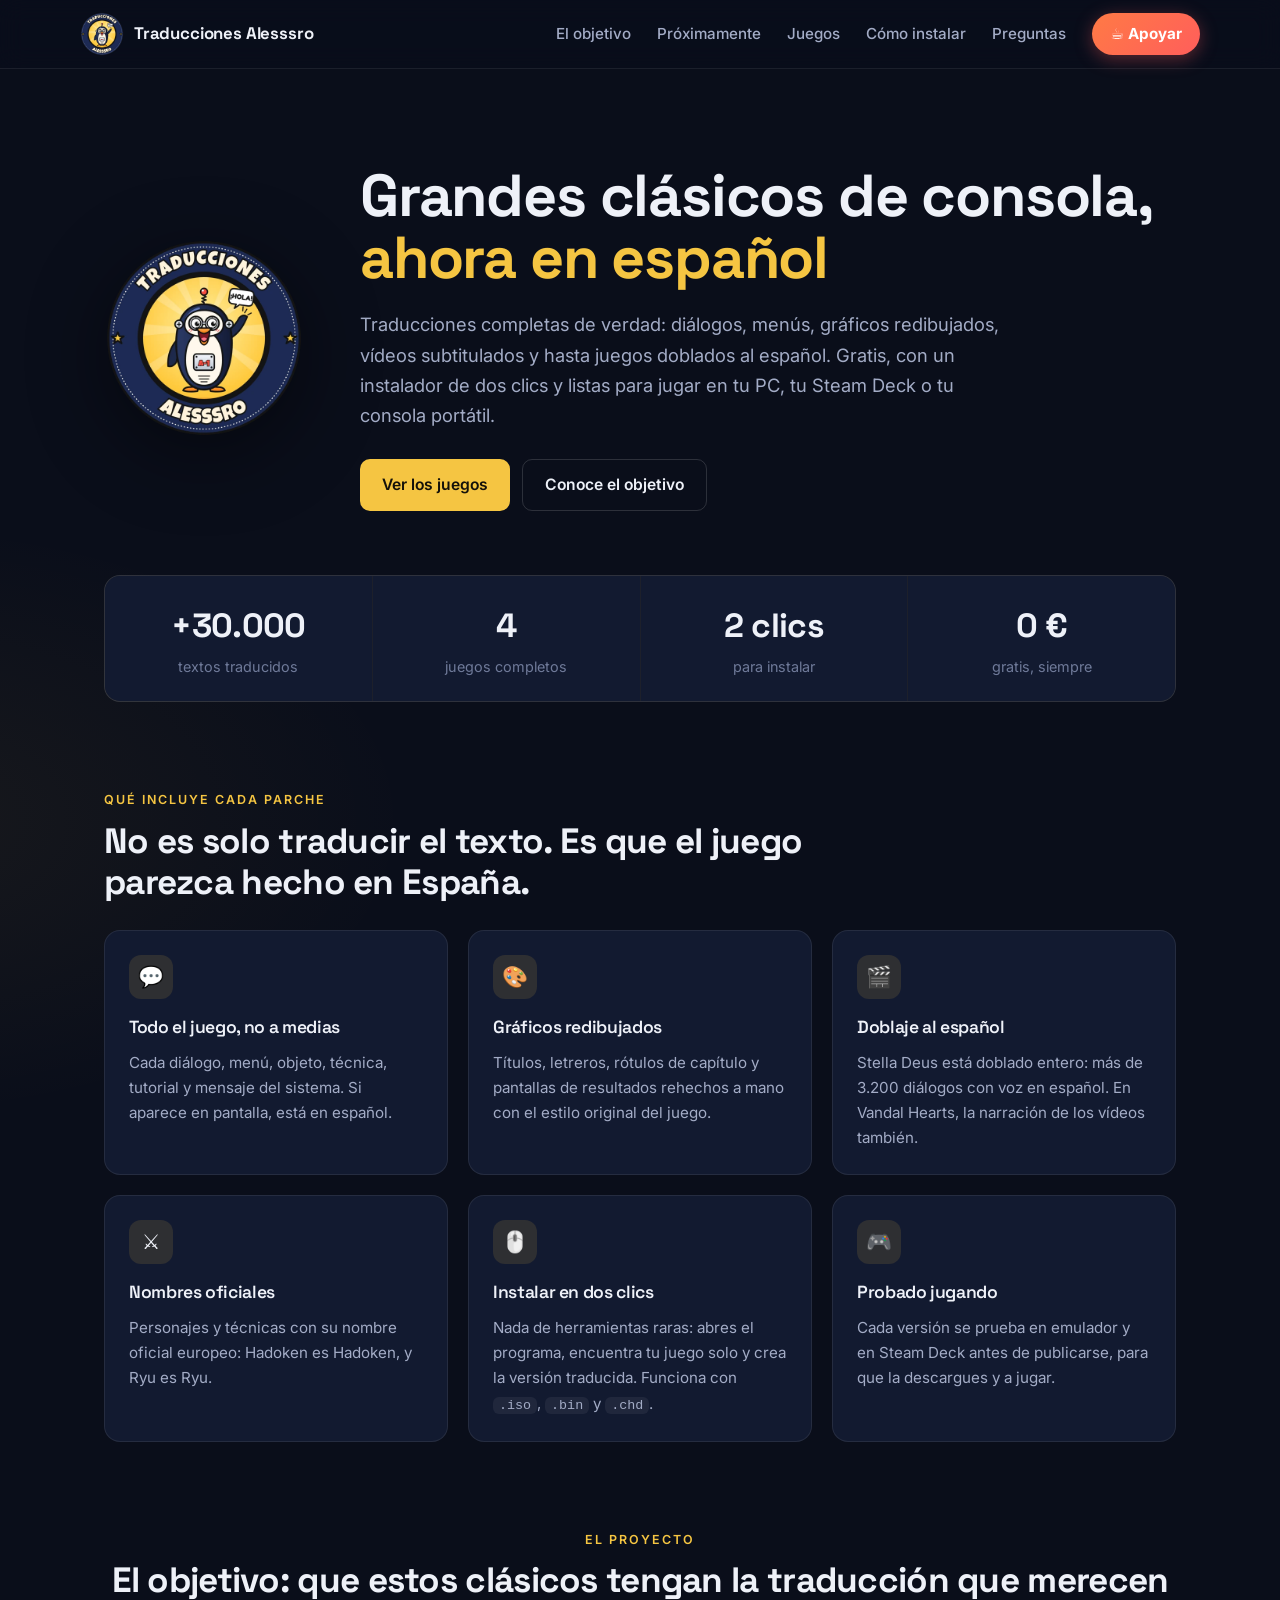
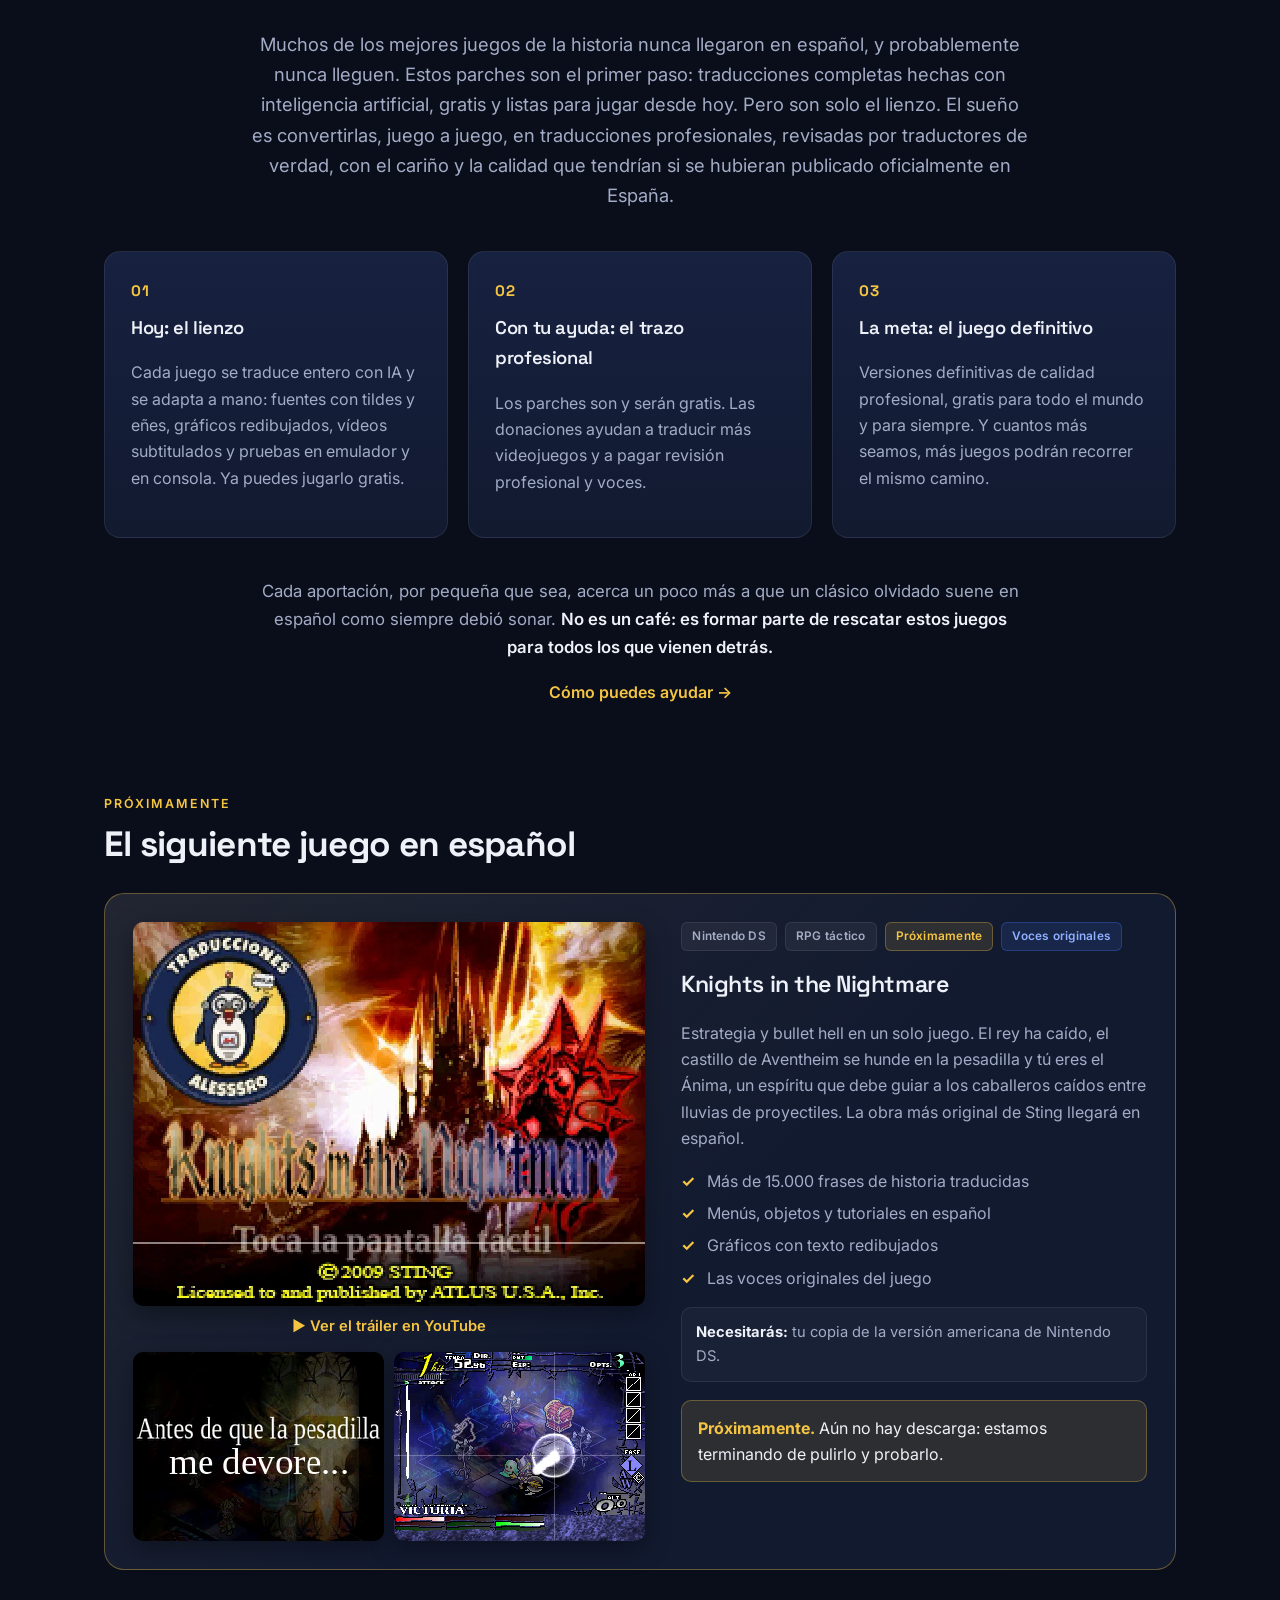
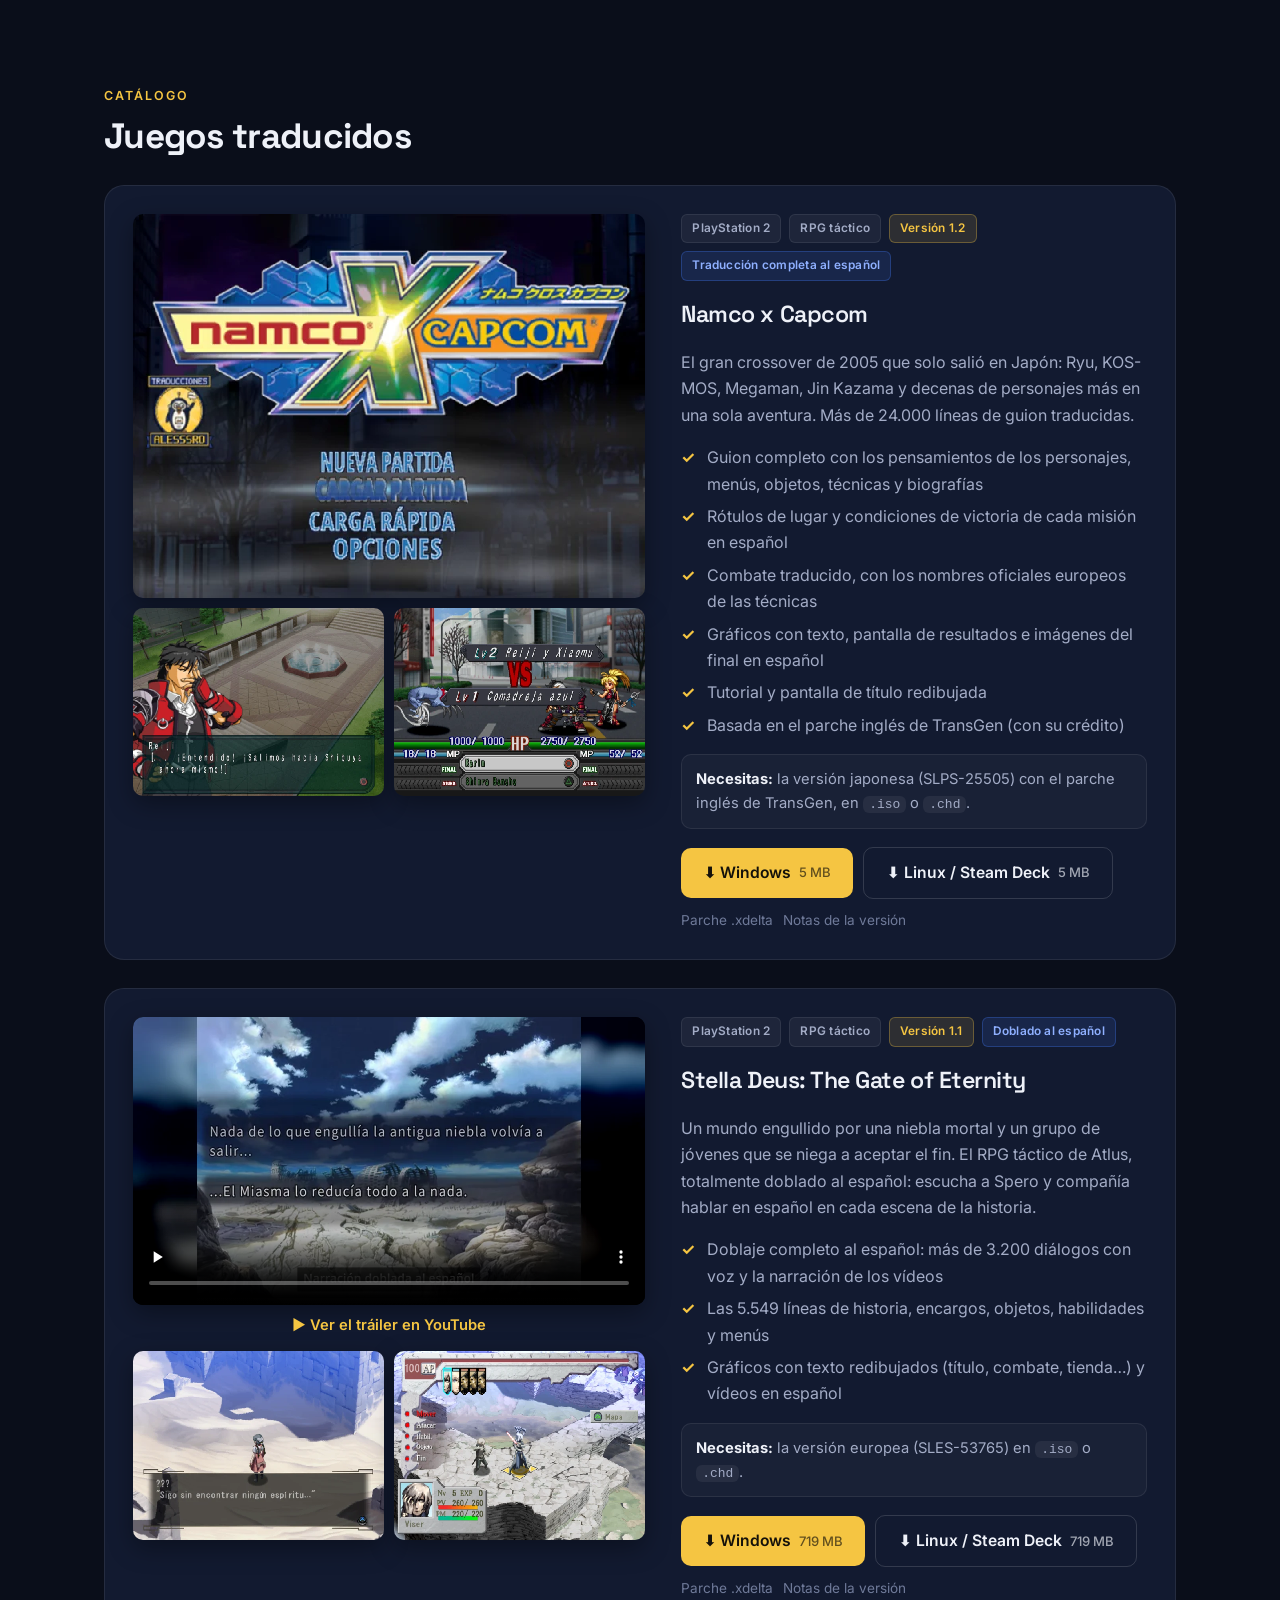
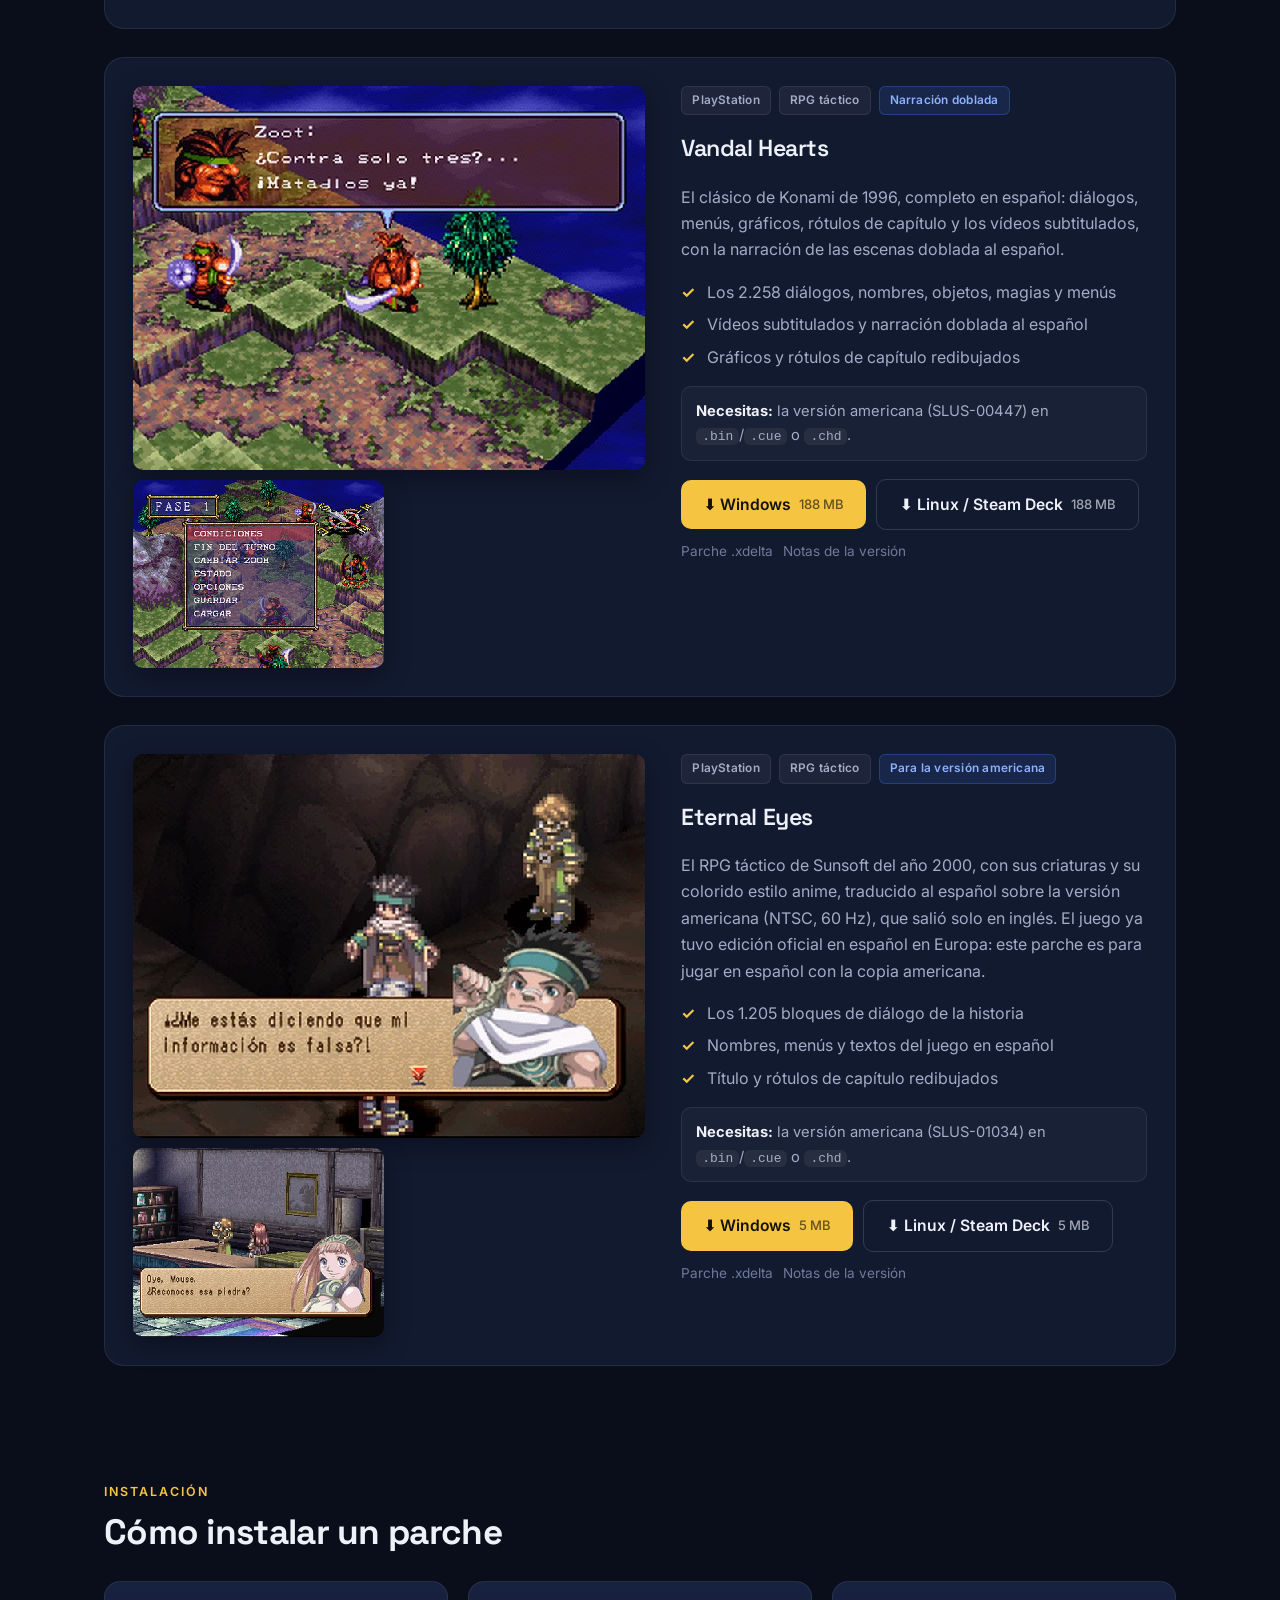
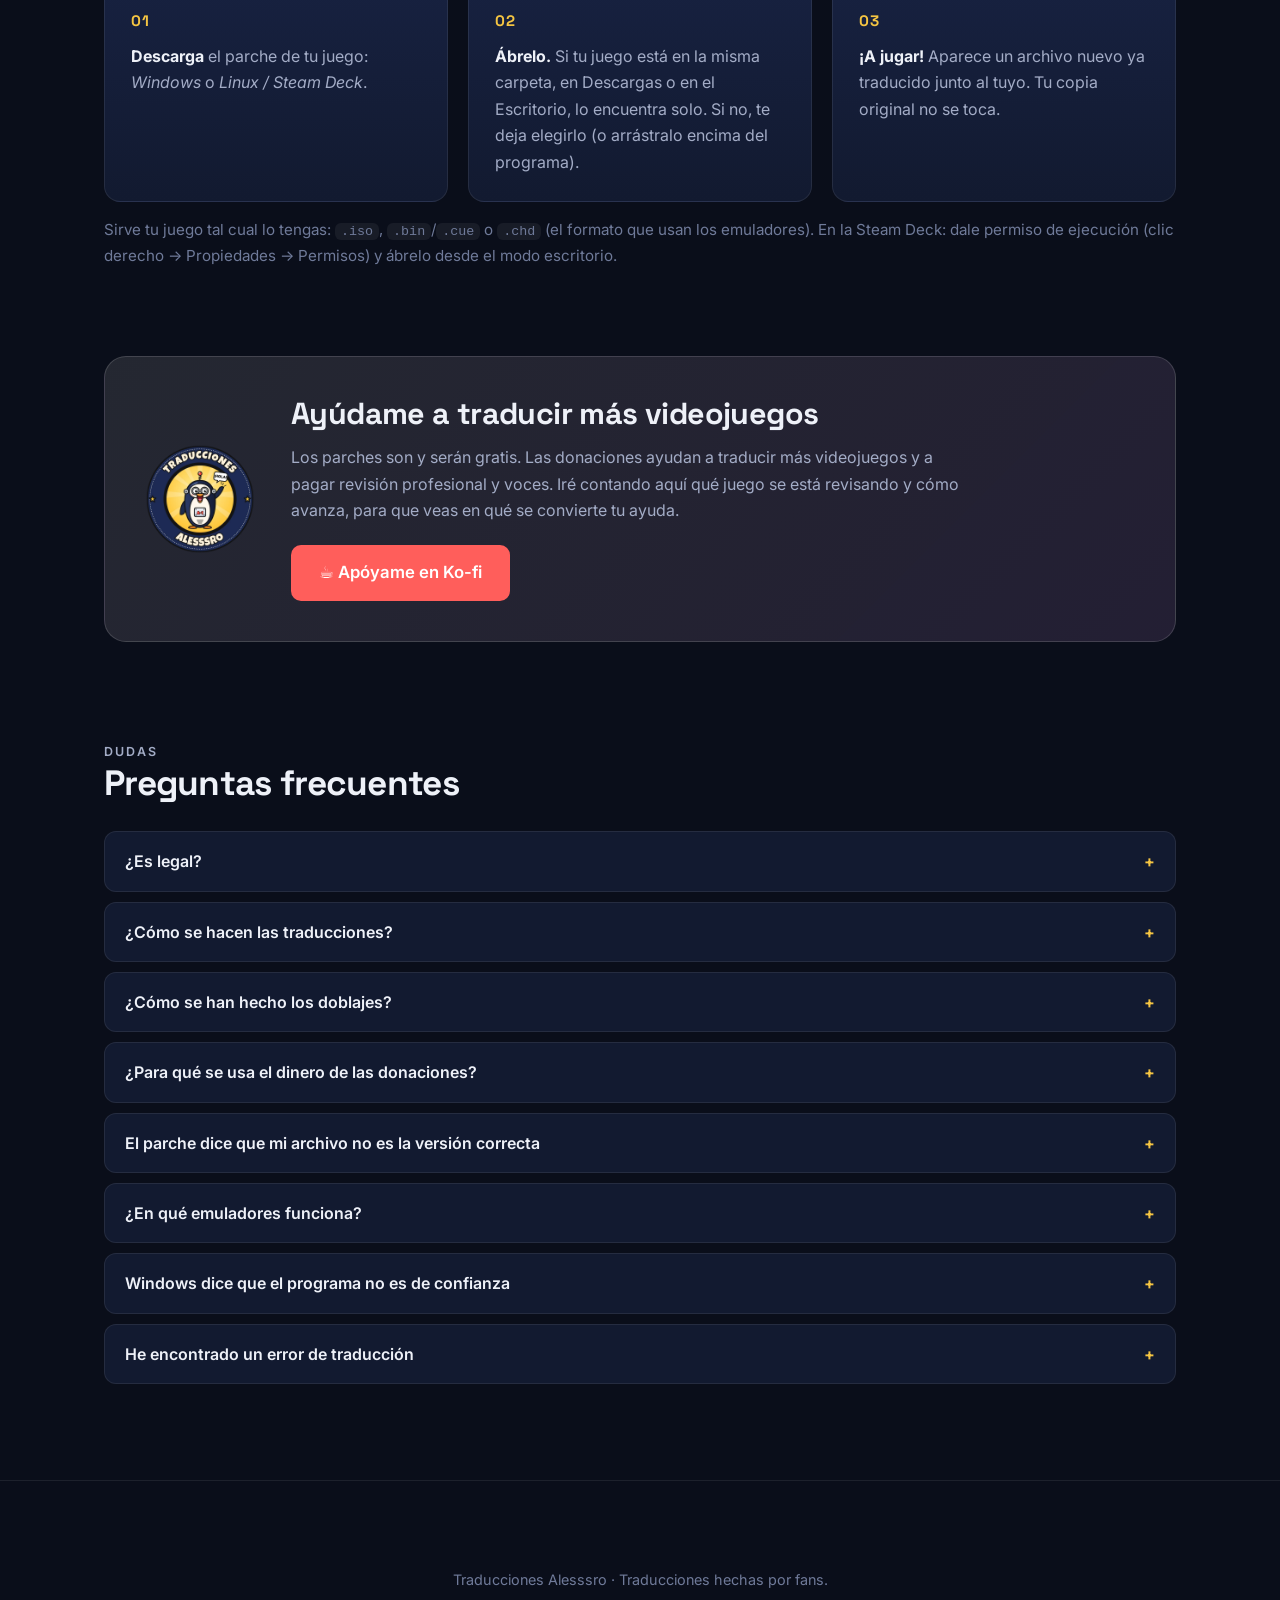
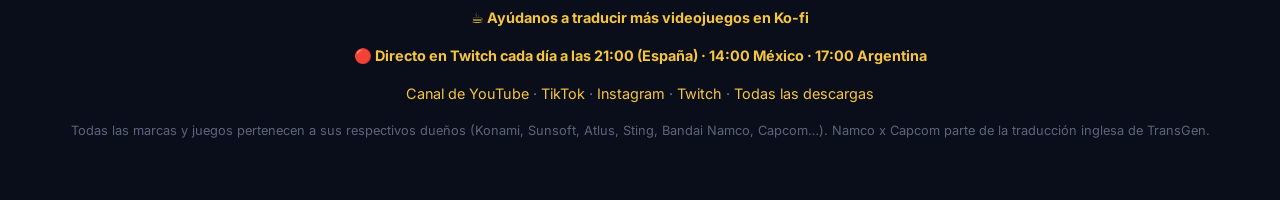
==== index.html @ c04baa6d "Añadir canal de Twitch y horario de directos Co-Authored-By: Claude Opus 5.5 <noreply@anthropic.com>" ====
<!doctype html>
<html lang="es">
<head>
<meta charset="utf-8">
<meta name="viewport" content="width=device-width, initial-scale=1">
<title>Traducciones Alesssro · Clásicos de consola en español</title>
<meta name="description" content="Traducciones al español de videojuegos clásicos de consola: Vandal Hearts, Eternal Eyes, Stella Deus y Namco x Capcom. Parches gratuitos y fáciles de instalar.">
<meta property="og:title" content="Traducciones Alesssro · Clásicos en español">
<meta property="og:description" content="Parches gratuitos para jugar en español a Vandal Hearts, Eternal Eyes, Stella Deus y Namco x Capcom.">
<meta property="og:image" content="img/namco_titulo.webp">
<meta property="og:type" content="website">
<meta name="theme-color" content="#14204a">
<link rel="icon" href="img/favicon.png">
<link rel="preconnect" href="https://fonts.googleapis.com">
<link rel="preconnect" href="https://fonts.gstatic.com" crossorigin>
<link rel="stylesheet" href="https://fonts.googleapis.com/css2?family=Inter:wght@400;500;600;700&family=Space+Grotesk:wght@500;600;700&display=swap">
<link rel="stylesheet" href="estilo.css">
</head>
<body>

<header class="cabecera">
  <a class="marca" href="#inicio"><img src="img/sello.webp" alt="" width="44" height="44"> Traducciones Alesssro</a>
  <nav>
    <a href="#proyecto">El objetivo</a>
    <a href="#proximamente">Próximamente</a>
    <a href="#juegos">Juegos</a>
    <a href="#instalar">Cómo instalar</a>
    <a href="#preguntas">Preguntas</a>
    <a class="nav-apoyar" href="#apoyar">☕ Apoyar</a>
  </nav>
</header>

<main>

<section id="inicio" class="portada">
  <img class="sello-grande" src="img/sello.webp" alt="Sello de Traducciones Alesssro" width="220" height="220">
  <div>
    <h1>Grandes clásicos de consola,<br><span>ahora en español</span></h1>
    <p class="entradilla">Traducciones completas de verdad: diálogos, menús, gráficos redibujados, vídeos subtitulados y hasta juegos doblados al español. Gratis, con un instalador de dos clics y listas para jugar en tu PC, tu Steam Deck o tu consola portátil.</p>
    <div class="acciones">
      <a class="boton" href="#juegos">Ver los juegos</a>
      <a class="boton secundario" href="#proyecto">Conoce el objetivo</a>
    </div>
  </div>
</section>

<section class="cifras" aria-label="El proyecto en cifras">
  <div><b>+30.000</b><span>textos traducidos</span></div>
  <div><b>4</b><span>juegos completos</span></div>
  <div><b>2 clics</b><span>para instalar</span></div>
  <div><b>0 €</b><span>gratis, siempre</span></div>
</section>

<section id="diferencia" class="diferencia">
  <p class="rotulo">Qué incluye cada parche</p>
  <h2>No es solo traducir el texto. Es que el juego parezca hecho en España.</h2>
  <div class="ventajas">
    <div><span class="ico">💬</span><h3>Todo el juego, no a medias</h3><p>Cada diálogo, menú, objeto, técnica, tutorial y mensaje del sistema. Si aparece en pantalla, está en español.</p></div>
    <div><span class="ico">🎨</span><h3>Gráficos redibujados</h3><p>Títulos, letreros, rótulos de capítulo y pantallas de resultados rehechos a mano con el estilo original del juego.</p></div>
    <div><span class="ico">🎬</span><h3>Doblaje al español</h3><p>Stella Deus está doblado entero: más de 3.200 diálogos con voz en español. En Vandal Hearts, la narración de los vídeos también.</p></div>
    <div><span class="ico">⚔️</span><h3>Nombres oficiales</h3><p>Personajes y técnicas con su nombre oficial europeo: Hadoken es Hadoken, y Ryu es Ryu.</p></div>
    <div><span class="ico">🖱️</span><h3>Instalar en dos clics</h3><p>Nada de herramientas raras: abres el programa, encuentra tu juego solo y crea la versión traducida. Funciona con <code>.iso</code>, <code>.bin</code> y <code>.chd</code>.</p></div>
    <div><span class="ico">🎮</span><h3>Probado jugando</h3><p>Cada versión se prueba en emulador y en Steam Deck antes de publicarse, para que la descargues y a jugar.</p></div>
  </div>
</section>


<section id="proyecto" class="pasos proyecto">
  <p class="rotulo">El proyecto</p>
  <h2>El objetivo: que estos clásicos tengan la traducción que merecen</h2>
  <p class="entradilla">Muchos de los mejores juegos de la historia nunca llegaron en español, y probablemente nunca lleguen. Estos parches son el primer paso: traducciones completas hechas con inteligencia artificial, gratis y listas para jugar desde hoy. Pero son solo el lienzo. El sueño es convertirlas, juego a juego, en traducciones profesionales, revisadas por traductores de verdad, con el cariño y la calidad que tendrían si se hubieran publicado oficialmente en España.</p>
  <ol>
    <li><h3>Hoy: el lienzo</h3><p>Cada juego se traduce entero con IA y se adapta a mano: fuentes con tildes y eñes, gráficos redibujados, vídeos subtitulados y pruebas en emulador y en consola. Ya puedes jugarlo gratis.</p></li>
    <li><h3>Con tu ayuda: el trazo profesional</h3><p>Los parches son y serán gratis. Las donaciones ayudan a traducir más videojuegos y a pagar revisión profesional y voces.</p></li>
    <li><h3>La meta: el juego definitivo</h3><p>Versiones definitivas de calidad profesional, gratis para todo el mundo y para siempre. Y cuantos más seamos, más juegos podrán recorrer el mismo camino.</p></li>
  </ol>
  <p class="cierre">Cada aportación, por pequeña que sea, acerca un poco más a que un clásico olvidado suene en español como siempre debió sonar. <b>No es un café: es formar parte de rescatar estos juegos para todos los que vienen detrás.</b></p>
  <p class="enlace-centro"><a href="#apoyar">Cómo puedes ayudar →</a></p>
</section>

<section id="proximamente">
  <p class="rotulo">Próximamente</p>
  <h2>El siguiente juego en español</h2>

  <article class="juego juego-proximo" id="knights-in-the-nightmare">
    <div class="galeria">
      <img src="img/knights_titulo.webp" alt="Pantalla de título de Knights in the Nightmare con el sello de Traducciones Alesssro" loading="lazy" width="768" height="576">
      <p class="ver-yt"><a href="https://youtu.be/IMNv08HdfkM" target="_blank" rel="noopener">▶ Ver el tráiler en YouTube</a></p>
      <img src="img/knights_1.webp" alt="Escena de la introducción de Knights in the Nightmare en español" loading="lazy" width="768" height="576">
      <img src="img/knights_2.webp" alt="Combate de Knights in the Nightmare" loading="lazy" width="768" height="576">
    </div>
    <div class="ficha">
      <p class="etiquetas"><span>Nintendo DS</span><span>RPG táctico</span><span class="nuevo">Próximamente</span><span class="destacado">Voces originales</span></p>
      <h3>Knights in the Nightmare</h3>
      <p>Estrategia y bullet hell en un solo juego. El rey ha caído, el castillo de Aventheim se hunde en la pesadilla y tú eres el Ánima, un espíritu que debe guiar a los caballeros caídos entre lluvias de proyectiles. La obra más original de Sting llegará en español.</p>
      <ul class="incluye">
        <li>Más de 15.000 frases de historia traducidas</li>
        <li>Menús, objetos y tutoriales en español</li>
        <li>Gráficos con texto redibujados</li>
        <li>Las voces originales del juego</li>
      </ul>
      <p class="necesitas"><b>Necesitarás:</b> tu copia de la versión americana de Nintendo DS.</p>
      <p class="aviso-proximo"><b>Próximamente.</b> Aún no hay descarga: estamos terminando de pulirlo y probarlo.</p>
    </div>
  </article>
</section>

<section id="juegos">
  <p class="rotulo">Catálogo</p>
  <h2>Juegos traducidos</h2>

  <article class="juego" id="namco-x-capcom">
    <div class="galeria">
      <img src="img/namco_titulo.webp" alt="Pantalla de título de Namco x Capcom en español" loading="lazy" width="640" height="480">
      <img src="img/namco_1.webp" alt="Diálogo de Namco x Capcom en español" loading="lazy" width="640" height="480">
      <img src="img/namco_2.webp" alt="Combate de Namco x Capcom en español" loading="lazy" width="640" height="480">
    </div>
    <div class="ficha">
      <p class="etiquetas"><span>PlayStation 2</span><span>RPG táctico</span><span class="nuevo">Versión 1.2</span><span class="destacado">Traducción completa al español</span></p>
      <h3>Namco x Capcom</h3>
      <p>El gran crossover de 2005 que solo salió en Japón: Ryu, KOS-MOS, Megaman, Jin Kazama y decenas de personajes más en una sola aventura. Más de 24.000 líneas de guion traducidas.</p>
      <ul class="incluye">
        <li>Guion completo con los pensamientos de los personajes, menús, objetos, técnicas y biografías</li>
        <li>Rótulos de lugar y condiciones de victoria de cada misión en español</li>
        <li>Combate traducido, con los nombres oficiales europeos de las técnicas</li>
        <li>Gráficos con texto, pantalla de resultados e imágenes del final en español</li>
        <li>Tutorial y pantalla de título redibujada</li>
        <li>Basada en el parche inglés de TransGen (con su crédito)</li>
      </ul>
      <p class="necesitas"><b>Necesitas:</b> la versión japonesa (SLPS-25505) con el parche inglés de TransGen, en <code>.iso</code> o <code>.chd</code>.</p>
          <div class="descargas" data-juego="namco-x-capcom" data-tam="5 MB"></div>
    </div>
  </article>

  <article class="juego" id="stella-deus">
    <div class="galeria">
      <video class="trailer" controls preload="none" poster="img/stella_trailer.webp" width="1280" height="720">
        <source src="video/stella_deus_trailer.mp4" type="video/mp4">
      </video>
      <p class="ver-yt"><a href="https://www.youtube.com/watch?v=MWeed7HqG4w" target="_blank" rel="noopener">▶ Ver el tráiler en YouTube</a></p>
      <img src="img/stella_2.webp" alt="Diálogo de Stella Deus doblado al español" loading="lazy" width="640" height="480">
      <img src="img/stella_3.webp" alt="Combate de Stella Deus en español" loading="lazy" width="640" height="480">
    </div>
    <div class="ficha">
      <p class="etiquetas"><span>PlayStation 2</span><span>RPG táctico</span><span class="nuevo">Versión 1.1</span><span class="destacado">Doblado al español</span></p>
      <h3>Stella Deus: The Gate of Eternity</h3>
      <p>Un mundo engullido por una niebla mortal y un grupo de jóvenes que se niega a aceptar el fin. El RPG táctico de Atlus, totalmente doblado al español: escucha a Spero y compañía hablar en español en cada escena de la historia.</p>
      <ul class="incluye">
        <li>Doblaje completo al español: más de 3.200 diálogos con voz y la narración de los vídeos</li>
        <li>Las 5.549 líneas de historia, encargos, objetos, habilidades y menús</li>
        <li>Gráficos con texto redibujados (título, combate, tienda…) y vídeos en español</li>
      </ul>
      <p class="necesitas"><b>Necesitas:</b> la versión europea (SLES-53765) en <code>.iso</code> o <code>.chd</code>.</p>
      <div class="descargas" data-juego="stella-deus" data-tam="719 MB"></div>
    </div>
  </article>

  <article class="juego" id="vandal-hearts">
    <div class="galeria">
      <img src="img/vandal_1.webp" alt="Diálogo de Vandal Hearts en español" loading="lazy" width="640" height="480">
      <img src="img/vandal_2.webp" alt="Menú de combate de Vandal Hearts en español" loading="lazy" width="640" height="480">
    </div>
    <div class="ficha">
      <p class="etiquetas"><span>PlayStation</span><span>RPG táctico</span><span class="destacado">Narración doblada</span></p>
      <h3>Vandal Hearts</h3>
      <p>El clásico de Konami de 1996, completo en español: diálogos, menús, gráficos, rótulos de capítulo y los vídeos subtitulados, con la narración de las escenas doblada al español.</p>
      <ul class="incluye">
        <li>Los 2.258 diálogos, nombres, objetos, magias y menús</li>
        <li>Vídeos subtitulados y narración doblada al español</li>
        <li>Gráficos y rótulos de capítulo redibujados</li>
      </ul>
      <p class="necesitas"><b>Necesitas:</b> la versión americana (SLUS-00447) en <code>.bin</code>/<code>.cue</code> o <code>.chd</code>.</p>
      <div class="descargas" data-juego="vandal-hearts" data-tam="188 MB"></div>
    </div>
  </article>

  <article class="juego" id="eternal-eyes">
    <div class="galeria">
      <img src="img/eternal_1.webp" alt="Diálogo de Eternal Eyes en español" loading="lazy" width="640" height="480">
      <img src="img/eternal_2.webp" alt="Escena de Eternal Eyes en español" loading="lazy" width="640" height="480">
    </div>
    <div class="ficha">
      <p class="etiquetas"><span>PlayStation</span><span>RPG táctico</span><span class="destacado">Para la versión americana</span></p>
      <h3>Eternal Eyes</h3>
      <p>El RPG táctico de Sunsoft del año 2000, con sus criaturas y su colorido estilo anime, traducido al español sobre la versión americana (NTSC, 60 Hz), que salió solo en inglés. El juego ya tuvo edición oficial en español en Europa: este parche es para jugar en español con la copia americana.</p>
      <ul class="incluye">
        <li>Los 1.205 bloques de diálogo de la historia</li>
        <li>Nombres, menús y textos del juego en español</li>
        <li>Título y rótulos de capítulo redibujados</li>
      </ul>
      <p class="necesitas"><b>Necesitas:</b> la versión americana (SLUS-01034) en <code>.bin</code>/<code>.cue</code> o <code>.chd</code>.</p>
      <div class="descargas" data-juego="eternal-eyes" data-tam="5 MB"></div>
    </div>
  </article>
</section>

<section id="instalar" class="pasos">
  <p class="rotulo">Instalación</p>
  <h2>Cómo instalar un parche</h2>
  <ol>
    <li><b>Descarga</b> el parche de tu juego: <em>Windows</em> o <em>Linux / Steam Deck</em>.</li>
    <li><b>Ábrelo.</b> Si tu juego está en la misma carpeta, en Descargas o en el Escritorio, lo encuentra solo. Si no, te deja elegirlo (o arrástralo encima del programa).</li>
    <li><b>¡A jugar!</b> Aparece un archivo nuevo ya traducido junto al tuyo. Tu copia original no se toca.</li>
  </ol>
  <p class="nota">Sirve tu juego tal cual lo tengas: <code>.iso</code>, <code>.bin</code>/<code>.cue</code> o <code>.chd</code> (el formato que usan los emuladores). En la Steam Deck: dale permiso de ejecución (clic derecho → Propiedades → Permisos) y ábrelo desde el modo escritorio.</p>
</section>

<section id="apoyar" class="apoyar">
  <img src="img/sello.webp" alt="" width="120" height="120">
  <div>
    <h2>Ayúdame a traducir más videojuegos</h2>
    <p>Los parches son y serán gratis. Las donaciones ayudan a traducir más videojuegos y a pagar revisión profesional y voces. Iré contando aquí qué juego se está revisando y cómo avanza, para que veas en qué se convierte tu ayuda.</p>
    <a class="boton-kofi grande" data-kofi href="#apoyar">☕ Apóyame en Ko-fi</a>
  </div>
</section>

<section id="preguntas" class="preguntas">
  <p class="rotulo">Dudas</p>
  <h2>Preguntas frecuentes</h2>
  <details><summary>¿Es legal?</summary><p>Aquí solo se distribuyen <b>parches</b>: programas que modifican tu propia copia del juego. No se ofrece ningún juego ni archivo con contenido de las compañías. Necesitas tener tu copia.</p></details>
  <details><summary>¿Cómo se hacen las traducciones?</summary><p>Son traducciones <b>hechas con inteligencia artificial</b>: un modelo de IA prepara el borrador y otro lo revisa y corrige línea a línea, con un glosario y unas normas de estilo para que suene natural y respete a cada personaje. Lo demás se hace a medida para cada juego: fuentes con tildes y eñes, gráficos redibujados, vídeos subtitulados, reinserción del texto y pruebas en emulador y en consola portátil.</p></details>
  <details><summary>¿Cómo se han hecho los doblajes?</summary><p>Las voces en español de Stella Deus y Vandal Hearts están generadas con inteligencia artificial: cada personaje tiene una voz diseñada para él (no se copia la voz de ningún actor real). Después se mezclan con la música y los efectos originales, con la voz por encima de la música para que se entienda bien.</p></details>
  <details><summary>¿Para qué se usa el dinero de las donaciones?</summary><p>Los parches son y serán gratis. Las donaciones ayudan a traducir más videojuegos y a pagar revisión profesional y voces.</p></details>
  <details><summary>El parche dice que mi archivo no es la versión correcta</summary><p>Cada parche está hecho para una versión concreta del juego (región y revisión); la tienes indicada en su ficha. Comprueba también que el archivo no esté comprimido en <code>.zip</code>/<code>.7z</code>: descomprímelo primero.</p></details>
  <details><summary>¿En qué emuladores funciona?</summary><p>En los habituales: DuckStation (PS1), PCSX2 (PS2), RetroArch y los de EmuDeck en la Steam Deck. Los juegos de PS1 también funcionan en consolas portátiles como la Miyoo Mini.</p></details>
  <details><summary>Windows dice que el programa no es de confianza</summary><p>Es normal en programas pequeños que no están firmados. Pulsa «Más información» → «Ejecutar de todas formas».</p></details>
  <details><summary>He encontrado un error de traducción</summary><p>¡Gracias! Avísame en <a data-github-issues href="#">la página del proyecto</a> con una captura y lo corrijo en la siguiente versión.</p></details>
</section>

</main>

<footer class="pie">
  <p>Traducciones Alesssro · Traducciones hechas por fans.</p>
  <p><a href="https://ko-fi.com/alesssro" target="_blank" rel="noopener"><b>☕ Ayúdanos a traducir más videojuegos en Ko-fi</b></a></p>
  <p><a href="https://www.twitch.tv/traduccionesalesssro" target="_blank" rel="noopener"><b>🔴 Directo en Twitch cada día a las 21:00 (España) · 14:00 México · 17:00 Argentina</b></a></p>
  <p><a href="https://www.youtube.com/@TraduccionesAlesssro" target="_blank" rel="noopener">Canal de YouTube</a> · <a href="https://www.tiktok.com/@traduccionesalesssro" target="_blank" rel="noopener">TikTok</a> · <a href="https://www.instagram.com/traduccionesalesssro/" target="_blank" rel="noopener">Instagram</a> · <a href="https://www.twitch.tv/traduccionesalesssro" target="_blank" rel="noopener">Twitch</a> · <a href="https://github.com/alesssro/alesssro.github.io/releases" target="_blank" rel="noopener">Todas las descargas</a></p>
  <p class="legal">Todas las marcas y juegos pertenecen a sus respectivos dueños (Konami, Sunsoft, Atlus, Sting, Bandai Namco, Capcom…). Namco x Capcom parte de la traducción inglesa de TransGen.</p>
</footer>

<script src="sitio.js"></script>
</body>
</html>
---- estilo.css ----
:root {
  --fondo: #0a0e1a;
  --fondo2: #10162a;
  --tarjeta: #121a30;
  --tarjeta2: #172140;
  --texto: #eef1f8;
  --suave: #a3acc6;
  --tenue: #6f7a99;
  --acento: #f5c542;
  --acento-suave: rgba(245, 197, 66, .12);
  --kofi: #ff5e5b;
  --borde: rgba(255, 255, 255, .08);
  --borde2: rgba(255, 255, 255, .14);
  --radio: 16px;
  --titulos: "Space Grotesk", "Inter", system-ui, sans-serif;
}
* { box-sizing: border-box; }
html { scroll-behavior: smooth; }
body {
  margin: 0;
  font-family: "Inter", system-ui, -apple-system, "Segoe UI", Roboto, "Noto Sans", sans-serif;
  background:
    radial-gradient(1200px 600px at 85% -10%, rgba(61, 90, 200, .18), transparent 60%),
    radial-gradient(900px 500px at -10% 10%, rgba(245, 197, 66, .06), transparent 60%),
    var(--fondo);
  color: var(--texto);
  line-height: 1.65;
  -webkit-font-smoothing: antialiased;
}
a { color: var(--acento); text-decoration: none; }
a:hover { text-decoration: underline; text-underline-offset: 3px; }
img { max-width: 100%; display: block; }
code { background: rgba(255, 255, 255, .06); padding: 1px 6px; border-radius: 6px; font-size: .88em; }

/* Cabecera */
.cabecera {
  position: sticky; top: 0; z-index: 10;
  display: flex; align-items: center; justify-content: space-between; gap: 16px;
  padding: 12px max(24px, calc((100vw - 1120px) / 2));
  background: rgba(10, 14, 26, .78); backdrop-filter: blur(12px) saturate(140%);
  border-bottom: 1px solid var(--borde);
}
.marca { display: flex; align-items: center; gap: 10px; color: var(--texto); font-family: var(--titulos); font-weight: 700; font-size: 1.05rem; letter-spacing: -.01em; }
.marca:hover { text-decoration: none; }
.cabecera nav { display: flex; align-items: center; gap: 26px; flex-wrap: wrap; }
.cabecera nav a { color: var(--suave); font-weight: 500; font-size: .95rem; }
.cabecera nav a:hover { color: var(--texto); text-decoration: none; }
.cabecera nav .nav-apoyar {
  color: #fff; background: linear-gradient(135deg, #ff7a45, #ff5e5b); padding: 8px 18px; border-radius: 999px;
  font-weight: 700; box-shadow: 0 4px 18px rgba(255, 94, 91, .35); transition: transform .15s, box-shadow .15s;
}
.cabecera nav .nav-apoyar:hover { color: #fff; transform: translateY(-1px); box-shadow: 0 6px 24px rgba(255, 94, 91, .5); }

/* Estructura */
main { max-width: 1120px; margin: 0 auto; padding: 0 24px; }
section { padding: 88px 0 0; }
h1, h2, h3 { font-family: var(--titulos); letter-spacing: -.02em; }
h1 { font-size: clamp(2.3rem, 5.2vw, 3.7rem); line-height: 1.05; margin: 0 0 20px; font-weight: 700; }
h1 span { color: var(--acento); }
h2 { font-size: clamp(1.6rem, 3vw, 2.2rem); line-height: 1.15; margin: 0 0 28px; font-weight: 700; }
h3 { font-size: 1.45rem; margin: 8px 0 10px; font-weight: 600; }
.rotulo { margin: 0 0 10px; font-size: .78rem; font-weight: 600; letter-spacing: .16em; text-transform: uppercase; color: var(--acento); }

/* Portada */
.portada { display: flex; align-items: center; gap: 56px; padding-top: 96px; }
.sello-grande { width: 200px; height: 200px; flex: none; filter: drop-shadow(0 18px 40px rgba(0, 0, 0, .45)); }
.entradilla { font-size: 1.15rem; color: var(--suave); max-width: 640px; }
.acciones { display: flex; gap: 12px; flex-wrap: wrap; margin-top: 28px; }

/* Botones */
.boton, .boton-kofi {
  display: inline-flex; align-items: center; gap: 8px;
  padding: 12px 22px; border-radius: 10px;
  font-weight: 600; font-size: .98rem; transition: transform .15s, background .15s, border-color .15s;
}
.boton:hover, .boton-kofi:hover { text-decoration: none; transform: translateY(-1px); }
.boton { background: var(--acento); color: #14110a; }
.boton:hover { background: #ffd35c; }
.boton.secundario { background: transparent; color: var(--texto); border: 1px solid var(--borde2); }
.boton.secundario:hover { border-color: var(--suave); background: rgba(255, 255, 255, .03); }
.boton small { font-weight: 500; opacity: .65; }
.boton-kofi { background: var(--kofi); color: #fff; }
.boton-kofi:hover { background: #ff7472; }
.boton-kofi.grande { font-size: 1.05rem; padding: 14px 28px; }

/* Objetivo */
.proyecto h2, .proyecto .rotulo { text-align: center; }
.proyecto .entradilla { max-width: 780px; margin: 0 auto 40px; text-align: center; }
.proyecto .cierre { max-width: 760px; margin: 40px auto 0; text-align: center; color: var(--suave); font-size: 1.05rem; }
.proyecto .cierre b { color: var(--texto); font-weight: 600; }
.enlace-centro { text-align: center; margin: 18px 0 0; font-weight: 600; }

/* Pasos */
.pasos ol { counter-reset: paso; list-style: none; padding: 0; margin: 0; display: grid; grid-template-columns: repeat(3, 1fr); gap: 20px; }
.pasos li { counter-increment: paso; background: linear-gradient(180deg, var(--tarjeta2), var(--tarjeta)); border: 1px solid var(--borde); border-radius: var(--radio); padding: 26px; color: var(--suave); }
.pasos li::before { content: "0" counter(paso); display: block; font-family: var(--titulos); font-weight: 700; font-size: .95rem; color: var(--acento); margin-bottom: 10px; letter-spacing: .05em; }
.pasos li h3 { font-size: 1.15rem; color: var(--texto); margin: 0 0 8px; }
.pasos li b { color: var(--texto); }
.nota { color: var(--tenue); font-size: .95rem; }

/* Juegos */
.juego {
  display: grid; grid-template-columns: 1.1fr 1fr; gap: 36px;
  background: var(--tarjeta); border: 1px solid var(--borde); border-radius: 20px;
  padding: 28px; margin-bottom: 28px;
  transition: border-color .2s;
}
.juego:hover { border-color: var(--borde2); }
.galeria { display: grid; grid-template-columns: repeat(2, 1fr); gap: 10px; align-content: start; }
.galeria img { border-radius: 10px; cursor: zoom-in; width: 100%; height: auto; image-rendering: pixelated; box-shadow: 0 8px 24px rgba(0, 0, 0, .35); }
.galeria img:first-child { grid-column: 1 / -1; }
.galeria video { grid-column: 1 / -1; width: 100%; height: auto; border-radius: 10px; box-shadow: 0 8px 24px rgba(0, 0, 0, .35); background: #000; }
.ficha h3 { margin-top: 14px; }
.ficha > p { color: var(--suave); }
.etiquetas { display: flex; gap: 8px; flex-wrap: wrap; margin: 0; }
.etiquetas span { font-size: .74rem; font-weight: 600; padding: 4px 10px; border-radius: 6px; background: rgba(255, 255, 255, .05); color: var(--suave); border: 1px solid var(--borde); letter-spacing: .02em; }
.etiquetas .nuevo { background: var(--acento-suave); color: var(--acento); border-color: rgba(245, 197, 66, .3); }
.etiquetas .destacado { background: rgba(61, 111, 224, .15); color: #8fb0ff; border-color: rgba(61, 111, 224, .35); }
.incluye { padding-left: 0; list-style: none; color: var(--suave); margin: 16px 0; }
.incluye li { padding-left: 26px; position: relative; margin-bottom: 6px; }
.incluye li::before { content: "✓"; position: absolute; left: 0; color: var(--acento); font-weight: 700; }
.necesitas { font-size: .92rem; color: var(--suave); background: rgba(255, 255, 255, .03); border: 1px solid var(--borde); padding: 12px 14px; border-radius: 10px; }
.necesitas b { color: var(--texto); }
.descargas { display: flex; flex-wrap: wrap; gap: 10px; align-items: center; margin-top: 18px; }
.juego-proximo { border-color: rgba(245, 197, 66, .35); background: linear-gradient(135deg, rgba(245, 197, 66, .07), transparent 55%), var(--tarjeta); }
.juego-proximo:hover { border-color: rgba(245, 197, 66, .55); }
.ficha > .aviso-proximo { margin: 18px 0 0; padding: 14px 16px; border-radius: 10px; color: var(--texto); background: var(--acento-suave); border: 1px solid rgba(245, 197, 66, .3); }
.aviso-proximo b { color: var(--acento); }
.mini { font-size: .85rem; color: var(--tenue); }
.mini:hover { color: var(--suave); }

/* Apoyar (único sitio con el botón de donar) */
.apoyar {
  display: flex; align-items: center; gap: 36px; margin-top: 88px; padding: 40px;
  background: linear-gradient(135deg, rgba(245, 197, 66, .08), rgba(255, 94, 91, .07)), var(--tarjeta);
  border: 1px solid var(--borde2); border-radius: 22px;
}
.apoyar img { flex: none; width: 110px; height: 110px; }
.apoyar h2 { margin-bottom: 12px; font-size: clamp(1.4rem, 2.6vw, 1.9rem); }
.apoyar p { color: var(--suave); margin: 0 0 22px; max-width: 680px; }

/* Preguntas */
.preguntas details { background: var(--tarjeta); border: 1px solid var(--borde); border-radius: 12px; padding: 16px 20px; margin-bottom: 10px; transition: border-color .2s; }
.preguntas details[open] { border-color: var(--borde2); }
.preguntas summary { cursor: pointer; font-weight: 600; list-style: none; display: flex; justify-content: space-between; gap: 16px; }
.preguntas summary::-webkit-details-marker { display: none; }
.preguntas summary::after { content: "+"; color: var(--acento); font-weight: 700; }
.preguntas details[open] summary::after { content: "–"; }
.preguntas p { color: var(--suave); margin: 12px 0 0; }

/* Pie */
.pie { text-align: center; color: var(--tenue); padding: 72px 20px 48px; font-size: .9rem; border-top: 1px solid var(--borde); margin-top: 96px; }
.pie .legal { font-size: .8rem; opacity: .8; }

.visor { position: fixed; inset: 0; z-index: 50; display: grid; place-items: center; background: rgba(5, 8, 15, .9); cursor: zoom-out; padding: 20px; }
.visor img { max-height: 90vh; width: auto; border-radius: 10px; image-rendering: pixelated; }

/* Cifras */
.cifras { display: grid; grid-template-columns: repeat(4, 1fr); gap: 1px; margin-top: 64px; padding: 0; background: var(--borde); border: 1px solid var(--borde); border-radius: var(--radio); overflow: hidden; }
.cifras div { background: var(--tarjeta); padding: 22px 16px; text-align: center; }
.cifras b { display: block; font-family: var(--titulos); font-size: clamp(1.5rem, 3vw, 2.1rem); color: var(--texto); letter-spacing: -.02em; }
.cifras span { color: var(--tenue); font-size: .9rem; }

/* Qué incluye */
.diferencia h2 { max-width: 760px; }
.ventajas { display: grid; grid-template-columns: repeat(3, 1fr); gap: 20px; }
.ventajas div { background: var(--tarjeta); border: 1px solid var(--borde); border-radius: var(--radio); padding: 24px; transition: border-color .2s, transform .2s; }
.ventajas div:hover { border-color: rgba(245, 197, 66, .35); transform: translateY(-2px); }
.ventajas .ico { display: grid; place-items: center; width: 44px; height: 44px; border-radius: 12px; background: var(--acento-suave); font-size: 1.3rem; margin-bottom: 14px; }
.ventajas h3 { font-size: 1.1rem; margin: 0 0 8px; }
.ventajas p { color: var(--suave); margin: 0; font-size: .95rem; }

@media (max-width: 860px) {
  .cifras { grid-template-columns: repeat(2, 1fr); }
  .ventajas { grid-template-columns: 1fr; }
  section { padding-top: 64px; }
  .portada, .apoyar { flex-direction: column; text-align: center; }
  .portada { padding-top: 56px; gap: 28px; }
  .sello-grande { width: 150px; height: 150px; }
  .acciones { justify-content: center; }
  .juego { grid-template-columns: 1fr; padding: 20px; gap: 22px; }
  .pasos ol { grid-template-columns: 1fr; }
  .apoyar { padding: 28px 22px; }
  .cabecera { padding: 10px 16px; }
  .cabecera nav a:not(.nav-apoyar) { display: none; }
}
.ver-yt { grid-column: 1 / -1; margin: -2px 0 4px; text-align: center; font-weight: 600; font-size: .92rem; }
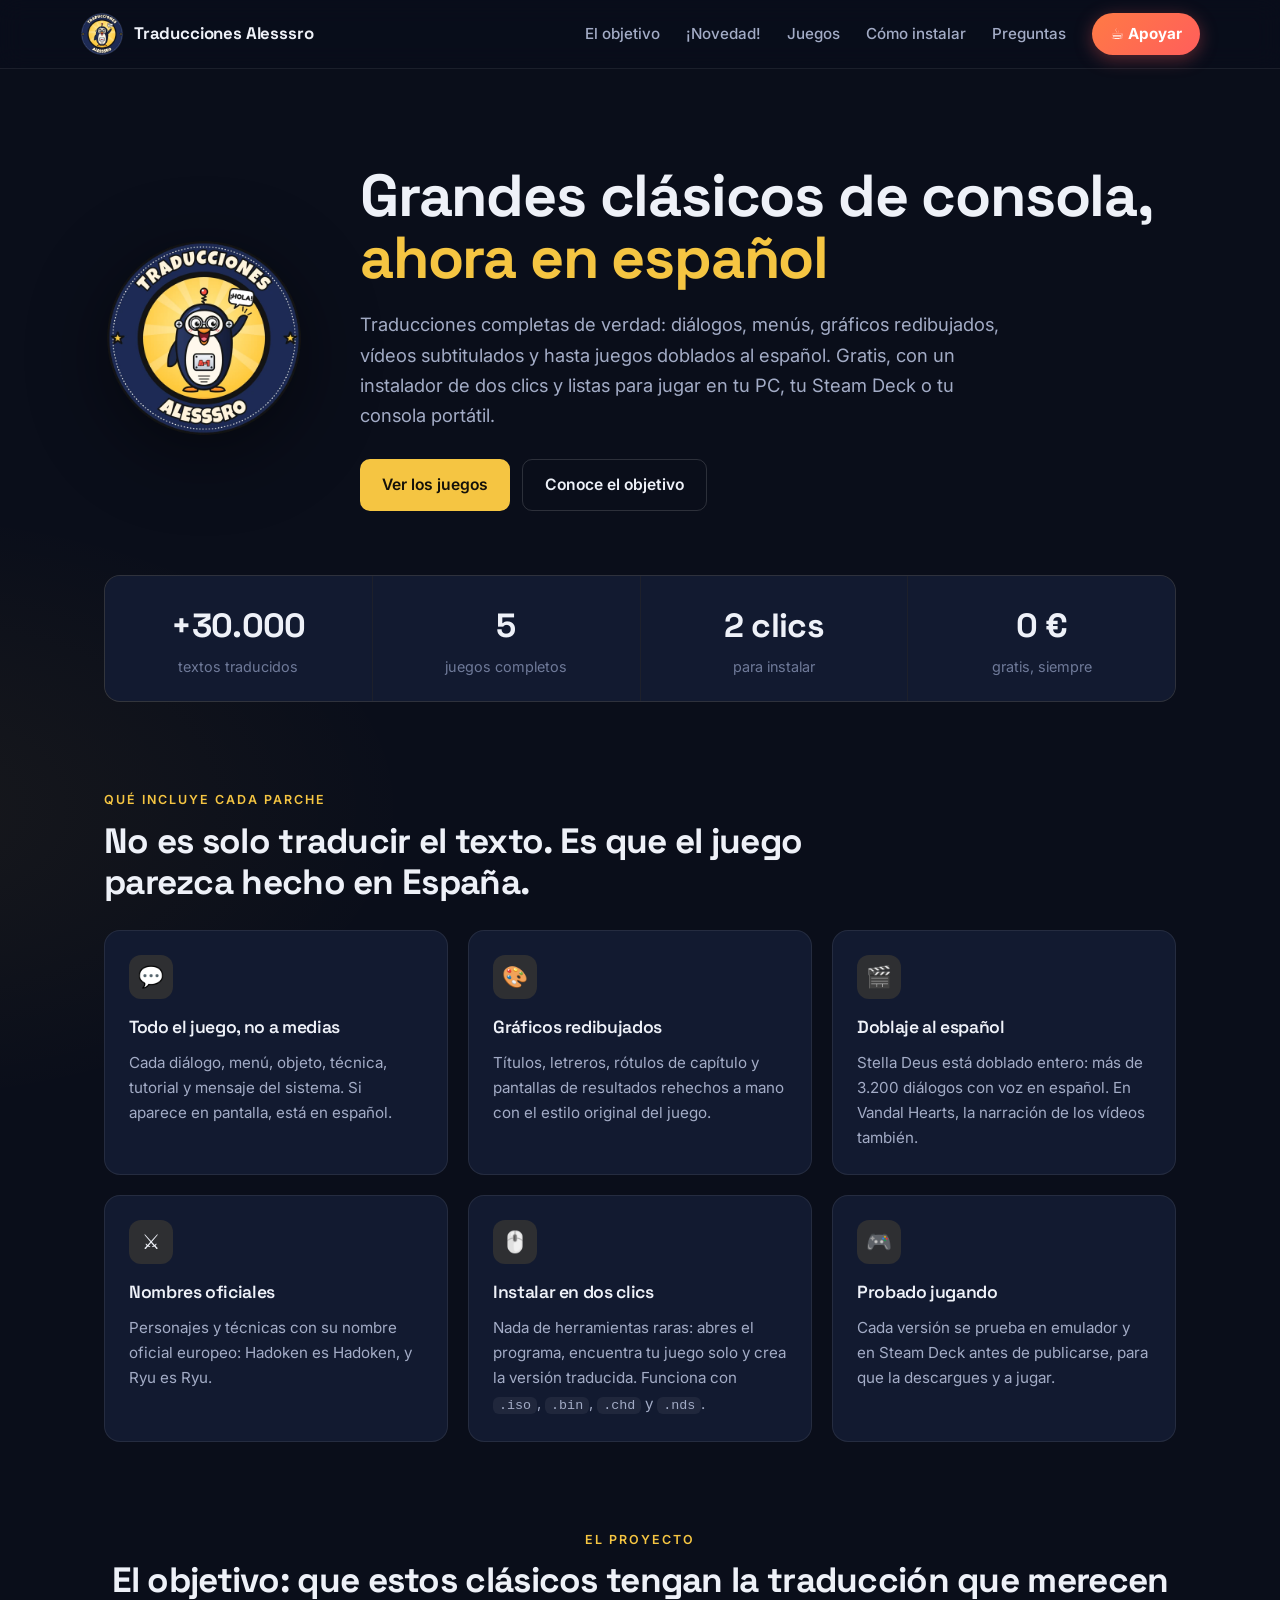
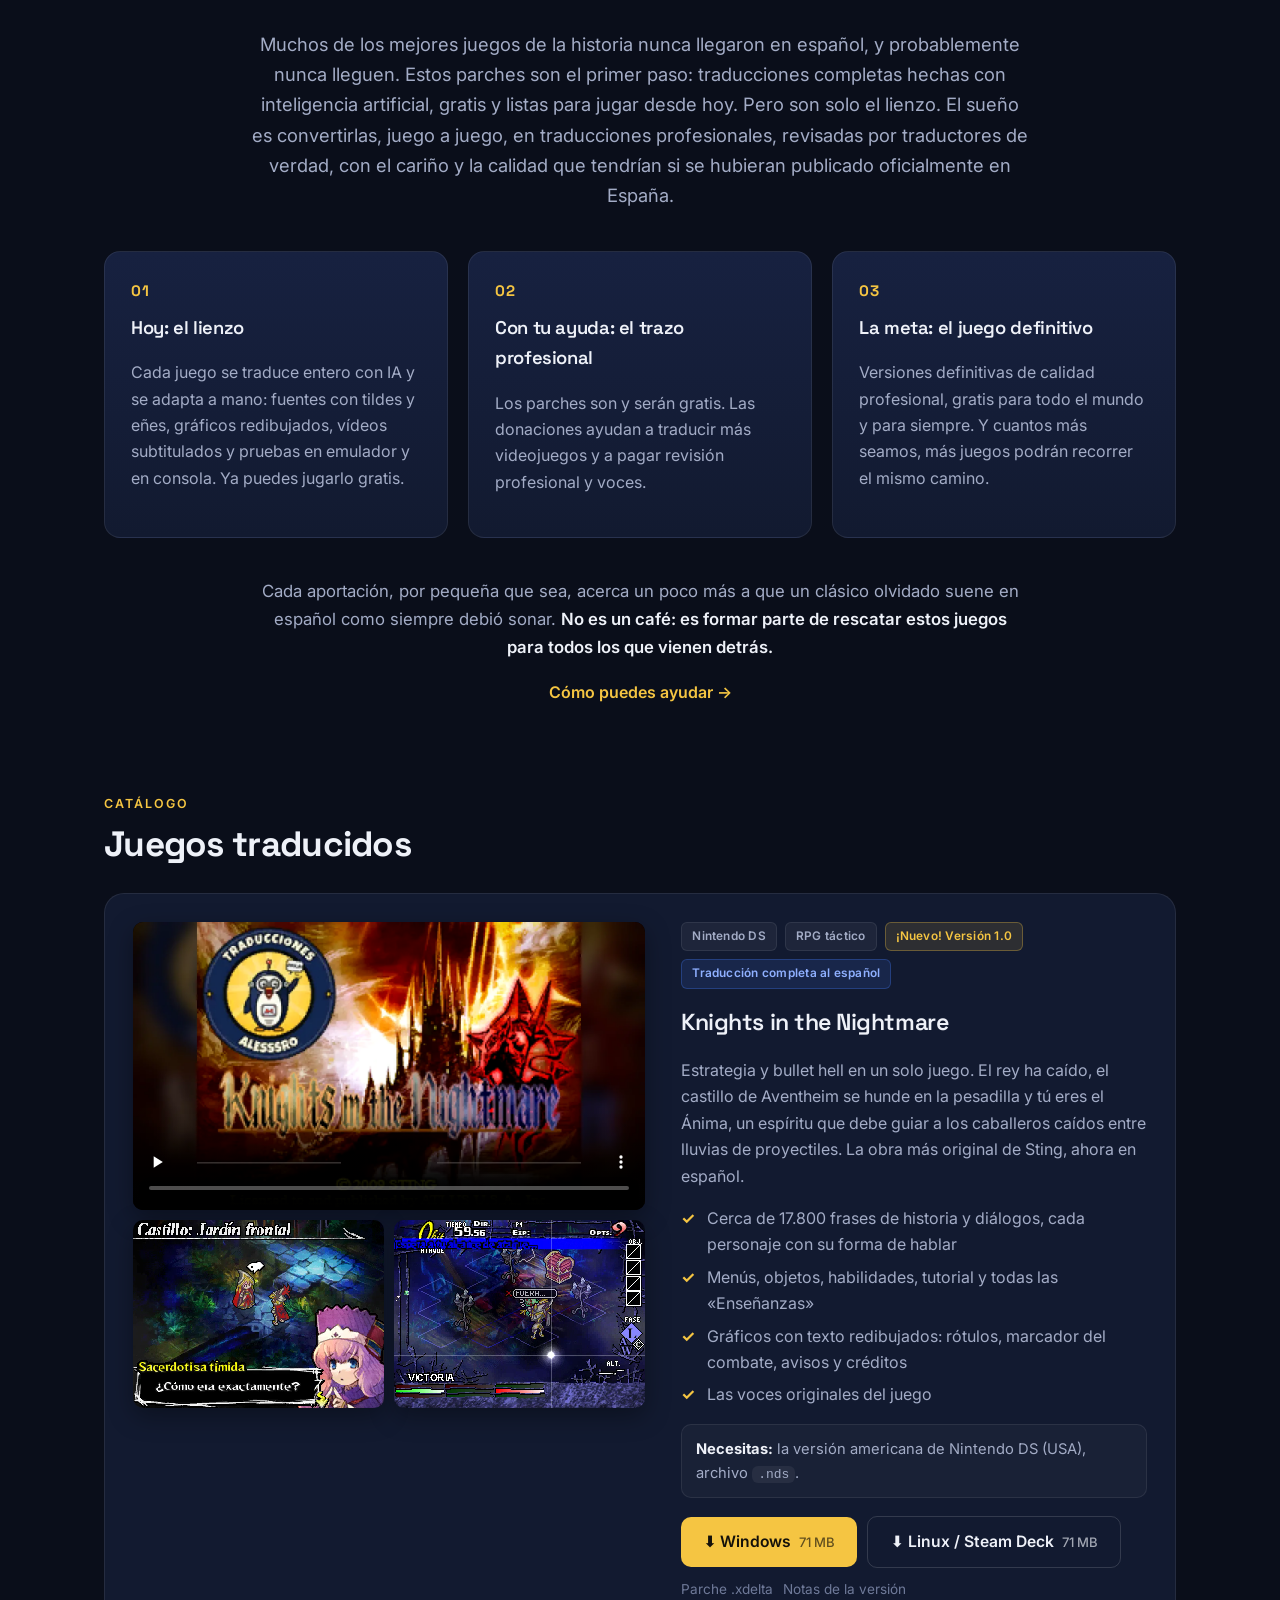
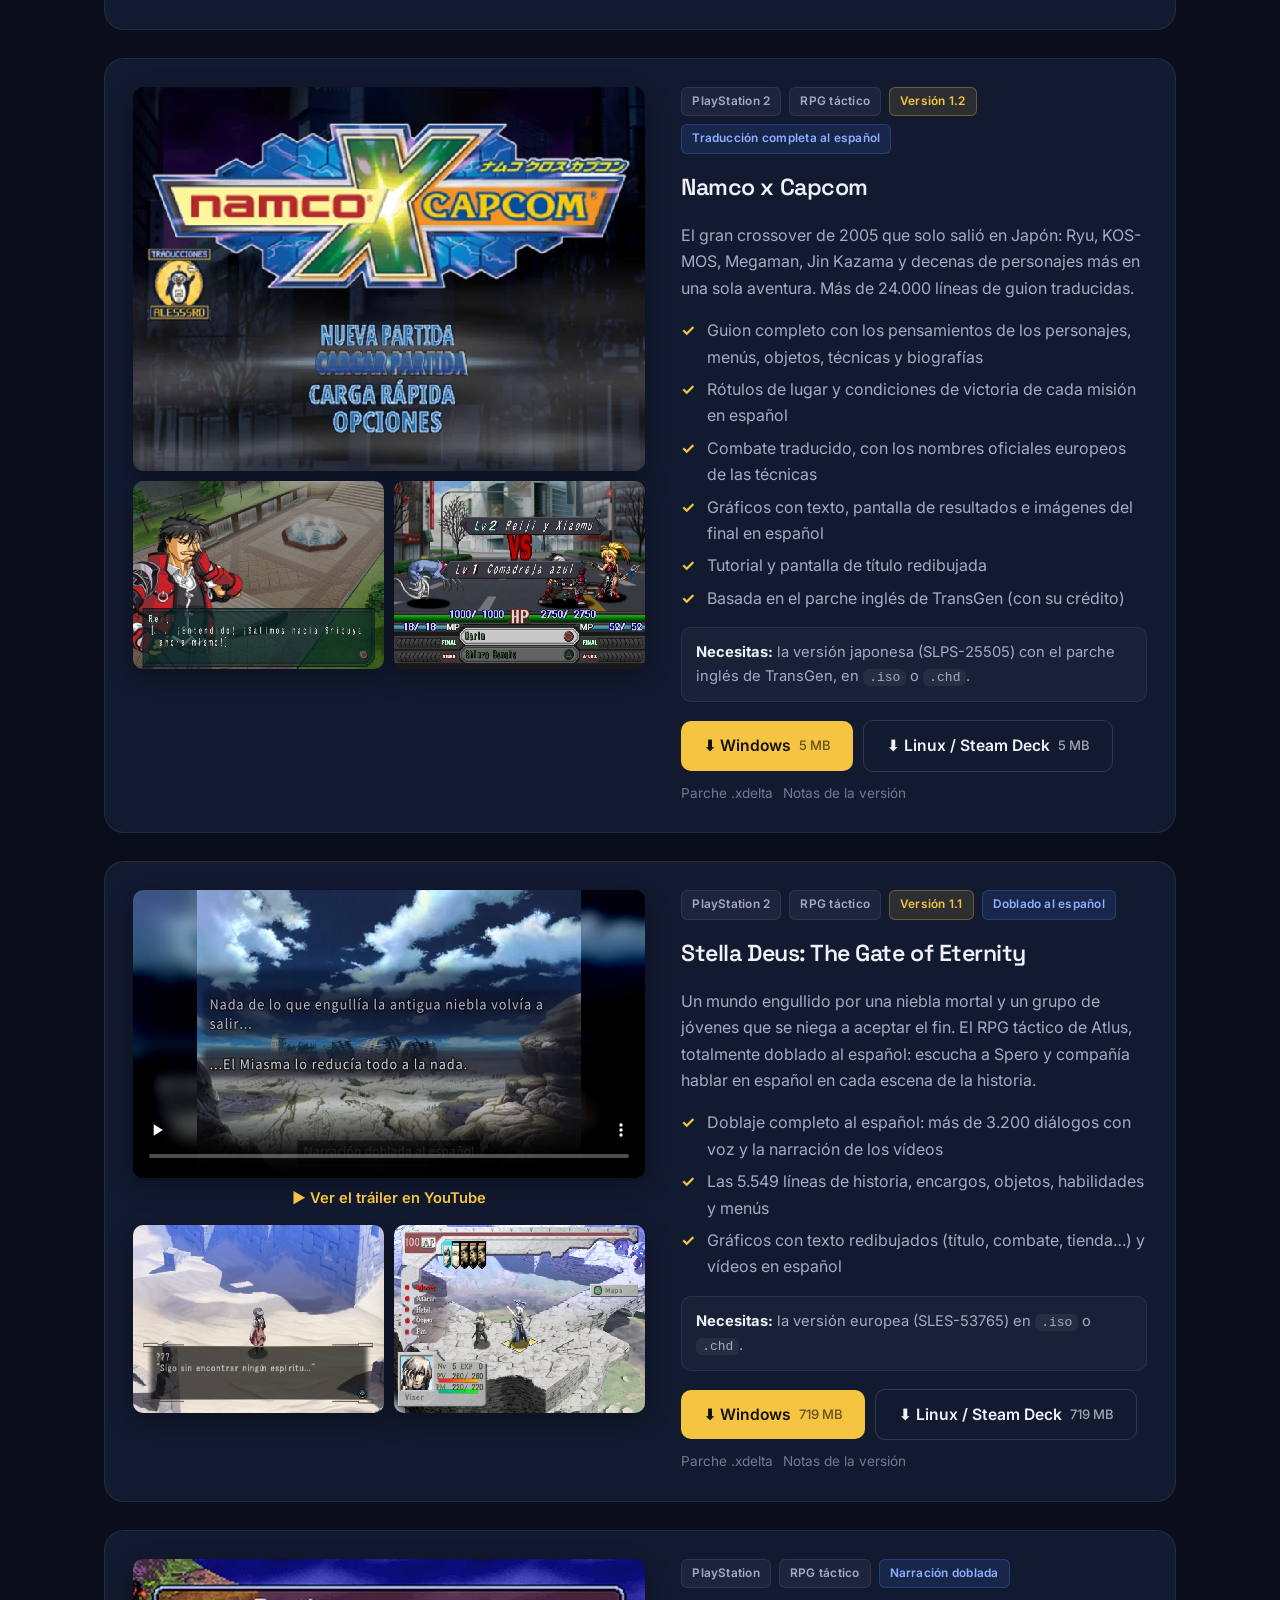
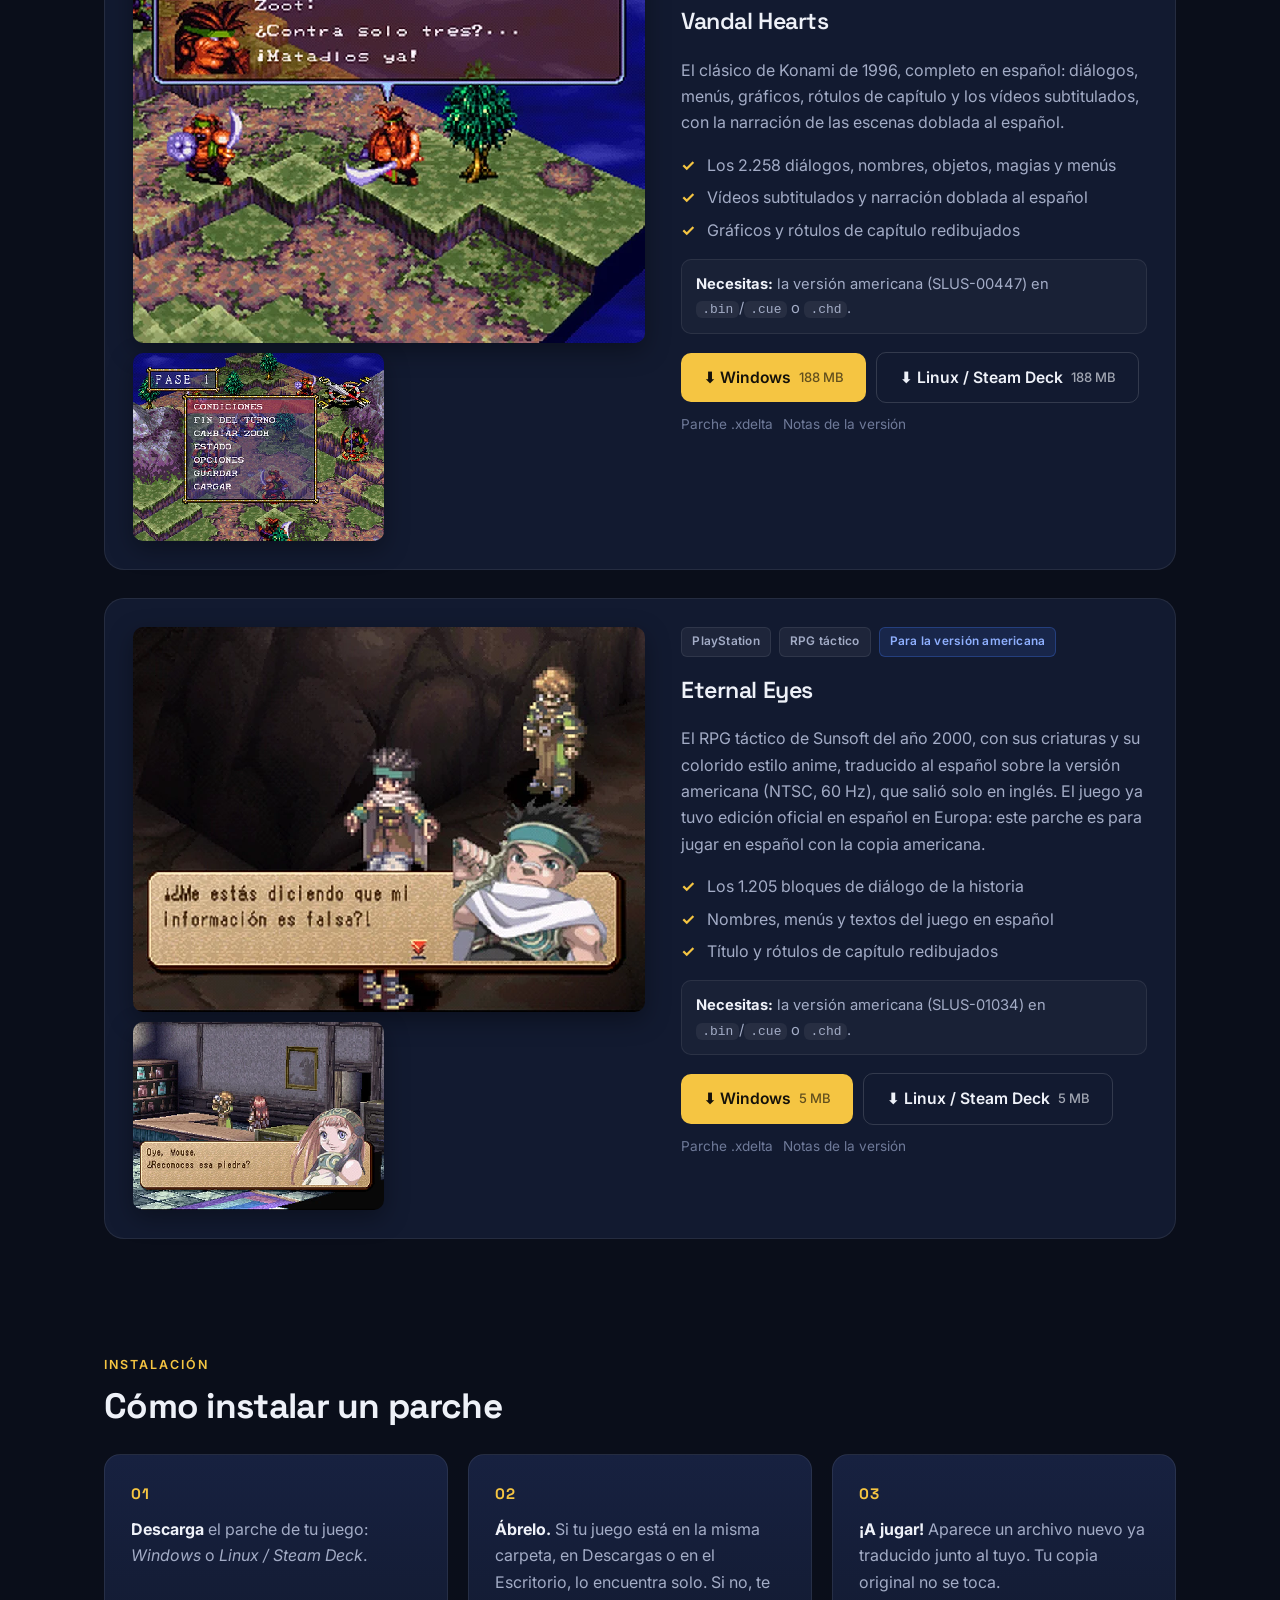
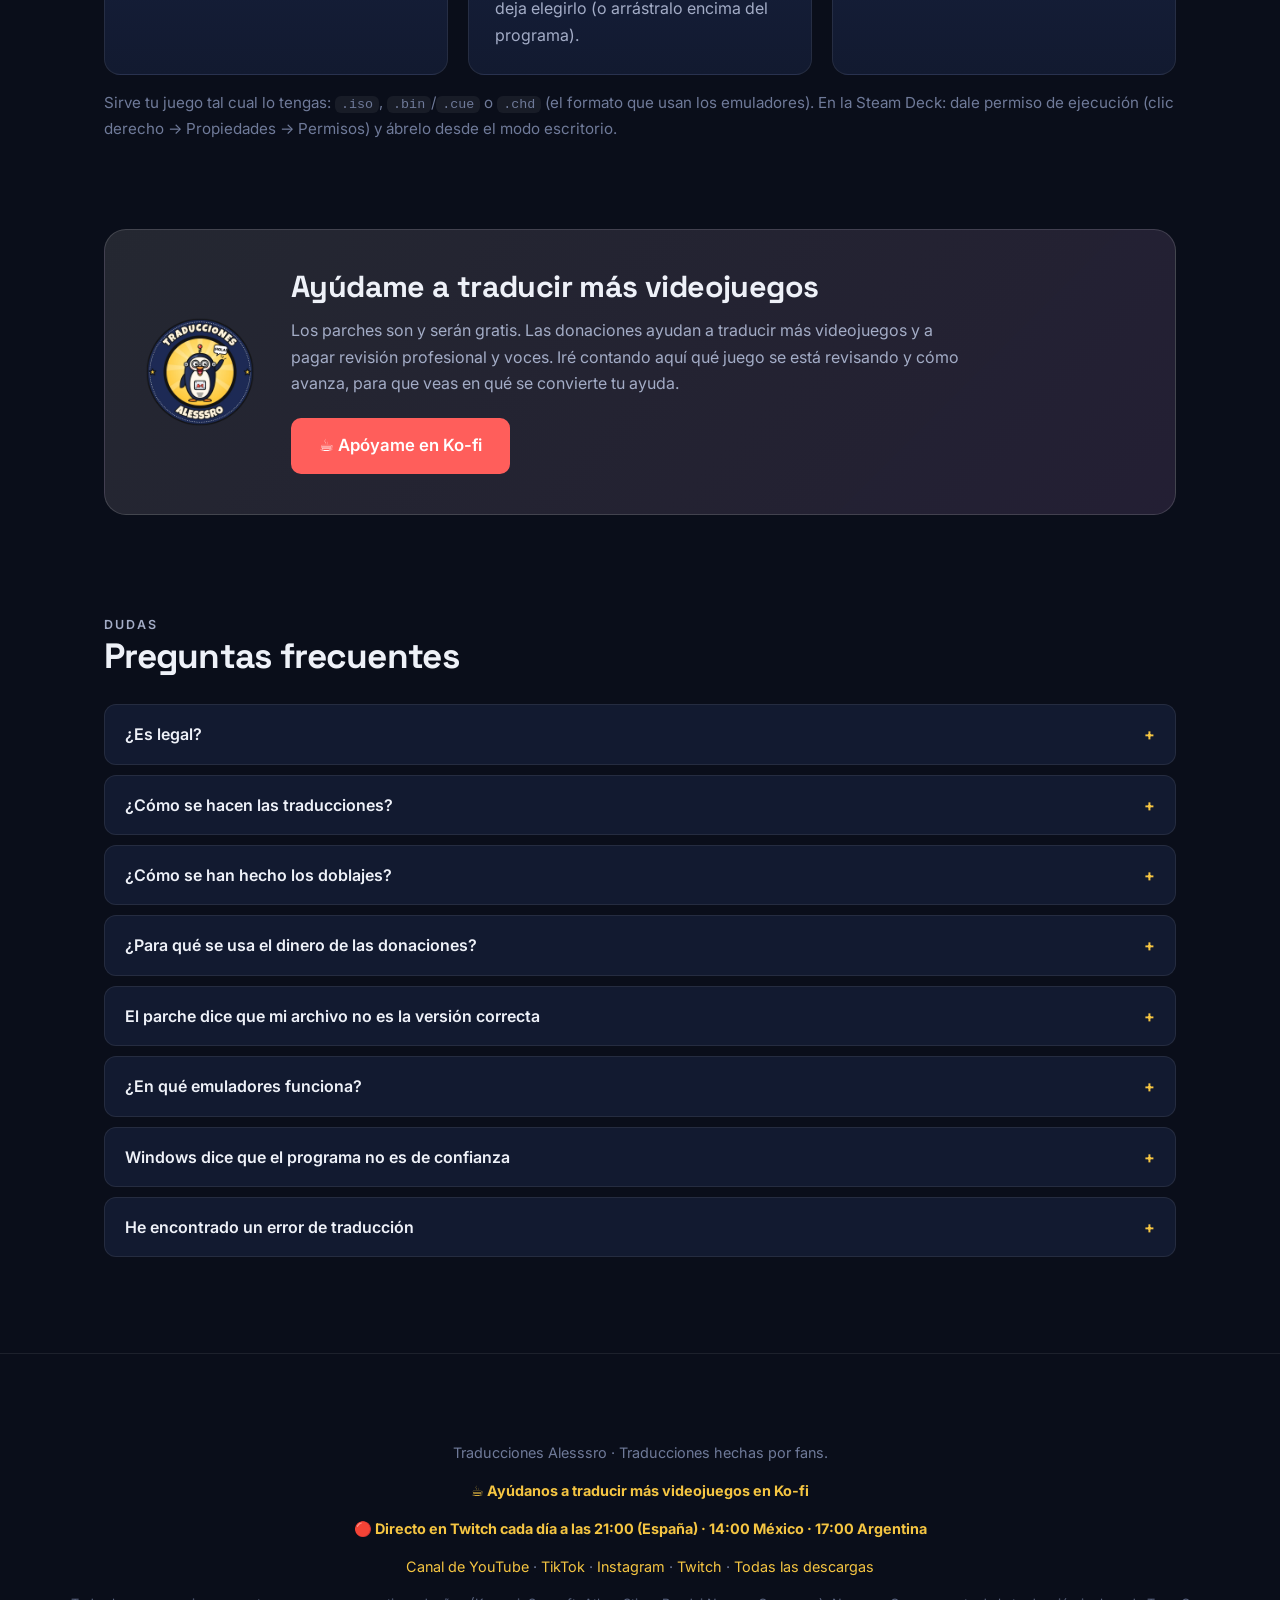
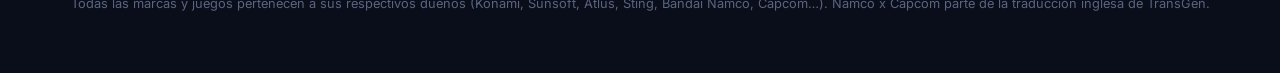
==== commit 33647c1e: "Knights in the Nightmare en español: versión 1.0 disponible (descarga, tráiler y capturas) Co-Author" ====
--- a/index.html
+++ b/index.html
@@ -4,7 +4,7 @@
 <meta charset="utf-8">
 <meta name="viewport" content="width=device-width, initial-scale=1">
 <title>Traducciones Alesssro · Clásicos de consola en español</title>
-<meta name="description" content="Traducciones al español de videojuegos clásicos de consola: Vandal Hearts, Eternal Eyes, Stella Deus y Namco x Capcom. Parches gratuitos y fáciles de instalar.">
+<meta name="description" content="Traducciones al español de videojuegos clásicos de consola: Knights in the Nightmare, Namco x Capcom, Stella Deus, Vandal Hearts y Eternal Eyes. Parches gratuitos y fáciles de instalar.">
 <meta property="og:title" content="Traducciones Alesssro · Clásicos en español">
 <meta property="og:description" content="Parches gratuitos para jugar en español a Vandal Hearts, Eternal Eyes, Stella Deus y Namco x Capcom.">
 <meta property="og:image" content="img/namco_titulo.webp">
@@ -22,7 +22,7 @@
   <a class="marca" href="#inicio"><img src="img/sello.webp" alt="" width="44" height="44"> Traducciones Alesssro</a>
   <nav>
     <a href="#proyecto">El objetivo</a>
-    <a href="#proximamente">Próximamente</a>
+    <a href="#knights-in-the-nightmare">¡Novedad!</a>
     <a href="#juegos">Juegos</a>
     <a href="#instalar">Cómo instalar</a>
     <a href="#preguntas">Preguntas</a>
@@ -46,7 +46,7 @@
 
 <section class="cifras" aria-label="El proyecto en cifras">
   <div><b>+30.000</b><span>textos traducidos</span></div>
-  <div><b>4</b><span>juegos completos</span></div>
+  <div><b>5</b><span>juegos completos</span></div>
   <div><b>2 clics</b><span>para instalar</span></div>
   <div><b>0 €</b><span>gratis, siempre</span></div>
 </section>
@@ -59,7 +59,7 @@
     <div><span class="ico">🎨</span><h3>Gráficos redibujados</h3><p>Títulos, letreros, rótulos de capítulo y pantallas de resultados rehechos a mano con el estilo original del juego.</p></div>
     <div><span class="ico">🎬</span><h3>Doblaje al español</h3><p>Stella Deus está doblado entero: más de 3.200 diálogos con voz en español. En Vandal Hearts, la narración de los vídeos también.</p></div>
     <div><span class="ico">⚔️</span><h3>Nombres oficiales</h3><p>Personajes y técnicas con su nombre oficial europeo: Hadoken es Hadoken, y Ryu es Ryu.</p></div>
-    <div><span class="ico">🖱️</span><h3>Instalar en dos clics</h3><p>Nada de herramientas raras: abres el programa, encuentra tu juego solo y crea la versión traducida. Funciona con <code>.iso</code>, <code>.bin</code> y <code>.chd</code>.</p></div>
+    <div><span class="ico">🖱️</span><h3>Instalar en dos clics</h3><p>Nada de herramientas raras: abres el programa, encuentra tu juego solo y crea la versión traducida. Funciona con <code>.iso</code>, <code>.bin</code>, <code>.chd</code> y <code>.nds</code>.</p></div>
     <div><span class="ico">🎮</span><h3>Probado jugando</h3><p>Cada versión se prueba en emulador y en Steam Deck antes de publicarse, para que la descargues y a jugar.</p></div>
   </div>
 </section>
@@ -78,36 +78,32 @@
   <p class="enlace-centro"><a href="#apoyar">Cómo puedes ayudar →</a></p>
 </section>
 
-<section id="proximamente">
-  <p class="rotulo">Próximamente</p>
-  <h2>El siguiente juego en español</h2>
-
-  <article class="juego juego-proximo" id="knights-in-the-nightmare">
-    <div class="galeria">
-      <img src="img/knights_titulo.webp" alt="Pantalla de título de Knights in the Nightmare con el sello de Traducciones Alesssro" loading="lazy" width="768" height="576">
-      <p class="ver-yt"><a href="https://youtu.be/IMNv08HdfkM" target="_blank" rel="noopener">▶ Ver el tráiler en YouTube</a></p>
-      <img src="img/knights_1.webp" alt="Escena de la introducción de Knights in the Nightmare en español" loading="lazy" width="768" height="576">
-      <img src="img/knights_2.webp" alt="Combate de Knights in the Nightmare" loading="lazy" width="768" height="576">
-    </div>
-    <div class="ficha">
-      <p class="etiquetas"><span>Nintendo DS</span><span>RPG táctico</span><span class="nuevo">Próximamente</span><span class="destacado">Voces originales</span></p>
-      <h3>Knights in the Nightmare</h3>
-      <p>Estrategia y bullet hell en un solo juego. El rey ha caído, el castillo de Aventheim se hunde en la pesadilla y tú eres el Ánima, un espíritu que debe guiar a los caballeros caídos entre lluvias de proyectiles. La obra más original de Sting llegará en español.</p>
-      <ul class="incluye">
-        <li>Más de 15.000 frases de historia traducidas</li>
-        <li>Menús, objetos y tutoriales en español</li>
-        <li>Gráficos con texto redibujados</li>
-        <li>Las voces originales del juego</li>
-      </ul>
-      <p class="necesitas"><b>Necesitarás:</b> tu copia de la versión americana de Nintendo DS.</p>
-      <p class="aviso-proximo"><b>Próximamente.</b> Aún no hay descarga: estamos terminando de pulirlo y probarlo.</p>
-    </div>
-  </article>
-</section>
-
 <section id="juegos">
   <p class="rotulo">Catálogo</p>
   <h2>Juegos traducidos</h2>
+
+  <article class="juego" id="knights-in-the-nightmare">
+    <div class="galeria">
+      <video class="trailer" controls preload="none" poster="img/knights_trailer.webp" width="1280" height="720">
+        <source src="video/knights_trailer.mp4" type="video/mp4">
+      </video>
+      <img src="img/knights_1.webp" alt="Diálogo de Knights in the Nightmare en español" loading="lazy" width="768" height="576">
+      <img src="img/knights_2.webp" alt="Combate de Knights in the Nightmare en español" loading="lazy" width="768" height="576">
+    </div>
+    <div class="ficha">
+      <p class="etiquetas"><span>Nintendo DS</span><span>RPG táctico</span><span class="nuevo">¡Nuevo! Versión 1.0</span><span class="destacado">Traducción completa al español</span></p>
+      <h3>Knights in the Nightmare</h3>
+      <p>Estrategia y bullet hell en un solo juego. El rey ha caído, el castillo de Aventheim se hunde en la pesadilla y tú eres el Ánima, un espíritu que debe guiar a los caballeros caídos entre lluvias de proyectiles. La obra más original de Sting, ahora en español.</p>
+      <ul class="incluye">
+        <li>Cerca de 17.800 frases de historia y diálogos, cada personaje con su forma de hablar</li>
+        <li>Menús, objetos, habilidades, tutorial y todas las «Enseñanzas»</li>
+        <li>Gráficos con texto redibujados: rótulos, marcador del combate, avisos y créditos</li>
+        <li>Las voces originales del juego</li>
+      </ul>
+      <p class="necesitas"><b>Necesitas:</b> la versión americana de Nintendo DS (USA), archivo <code>.nds</code>.</p>
+          <div class="descargas" data-juego="knights-in-the-nightmare" data-tam="71 MB"></div>
+    </div>
+  </article>
 
   <article class="juego" id="namco-x-capcom">
     <div class="galeria">
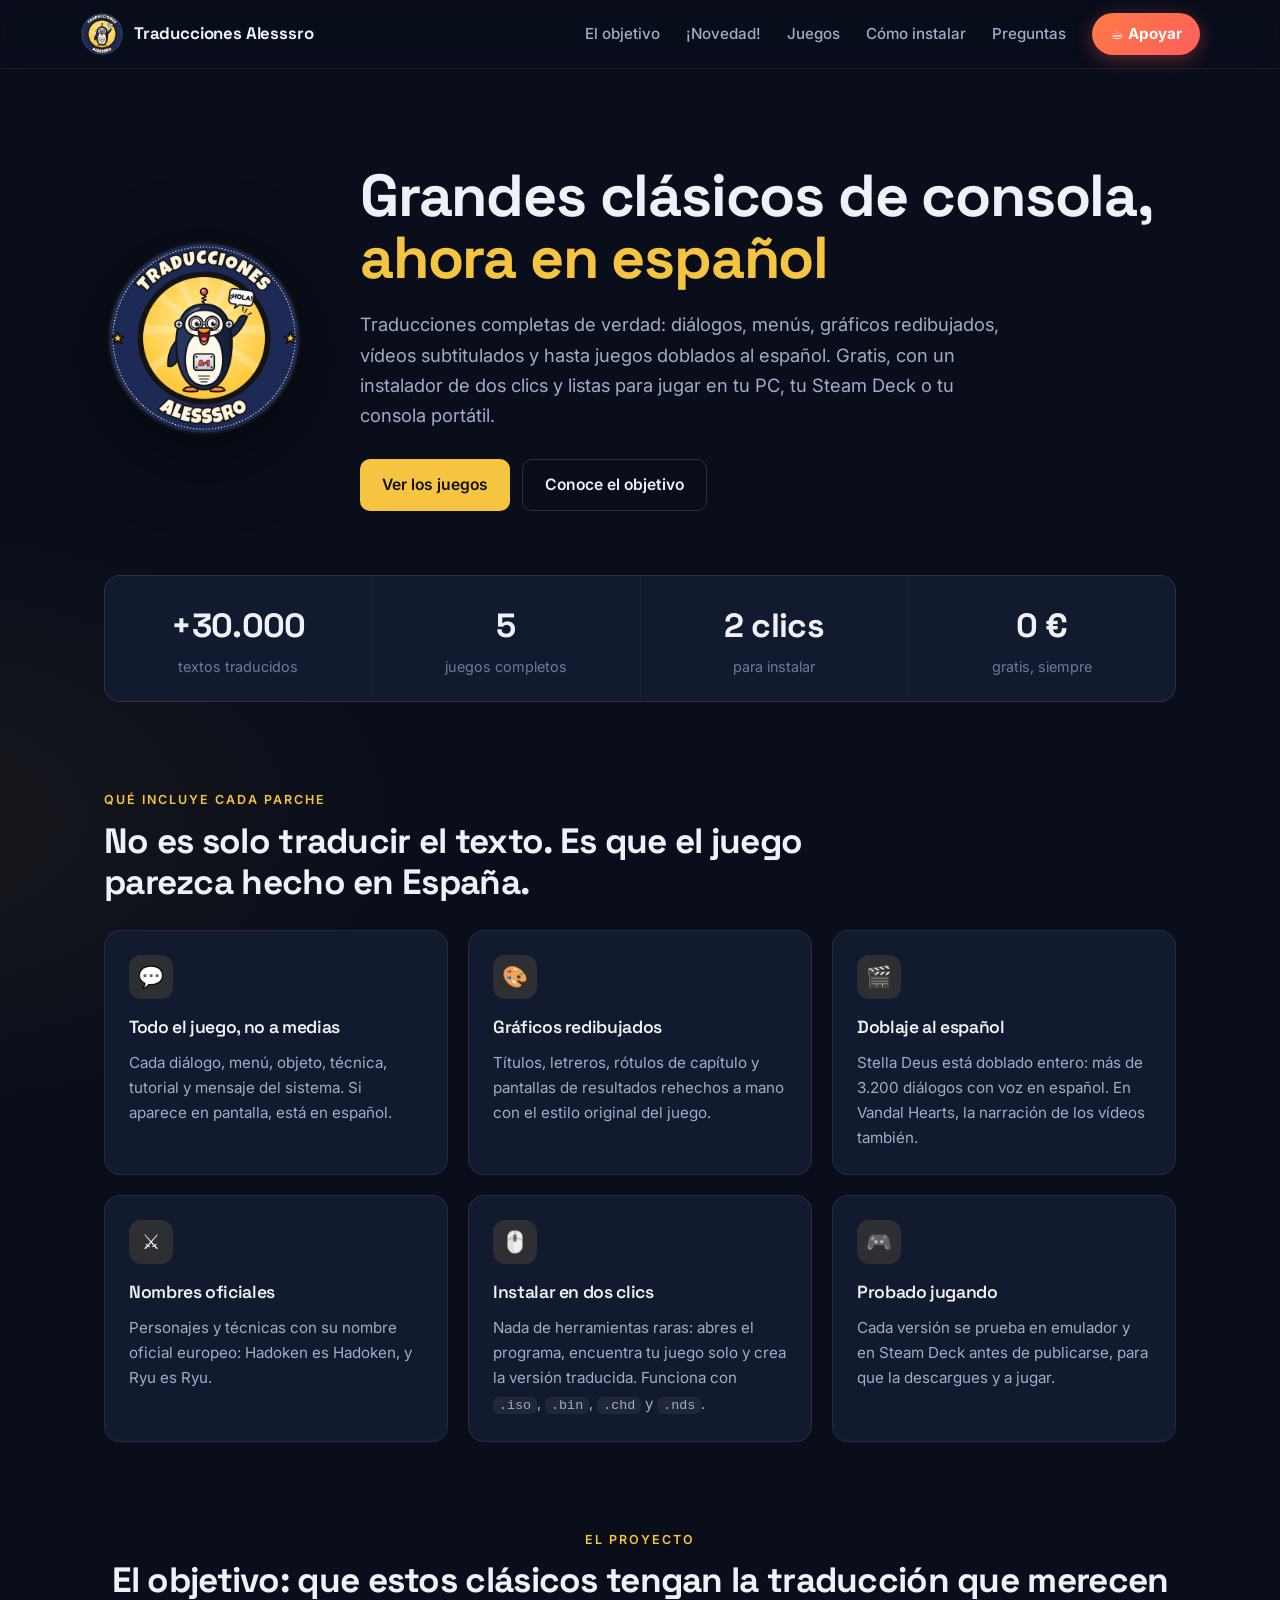
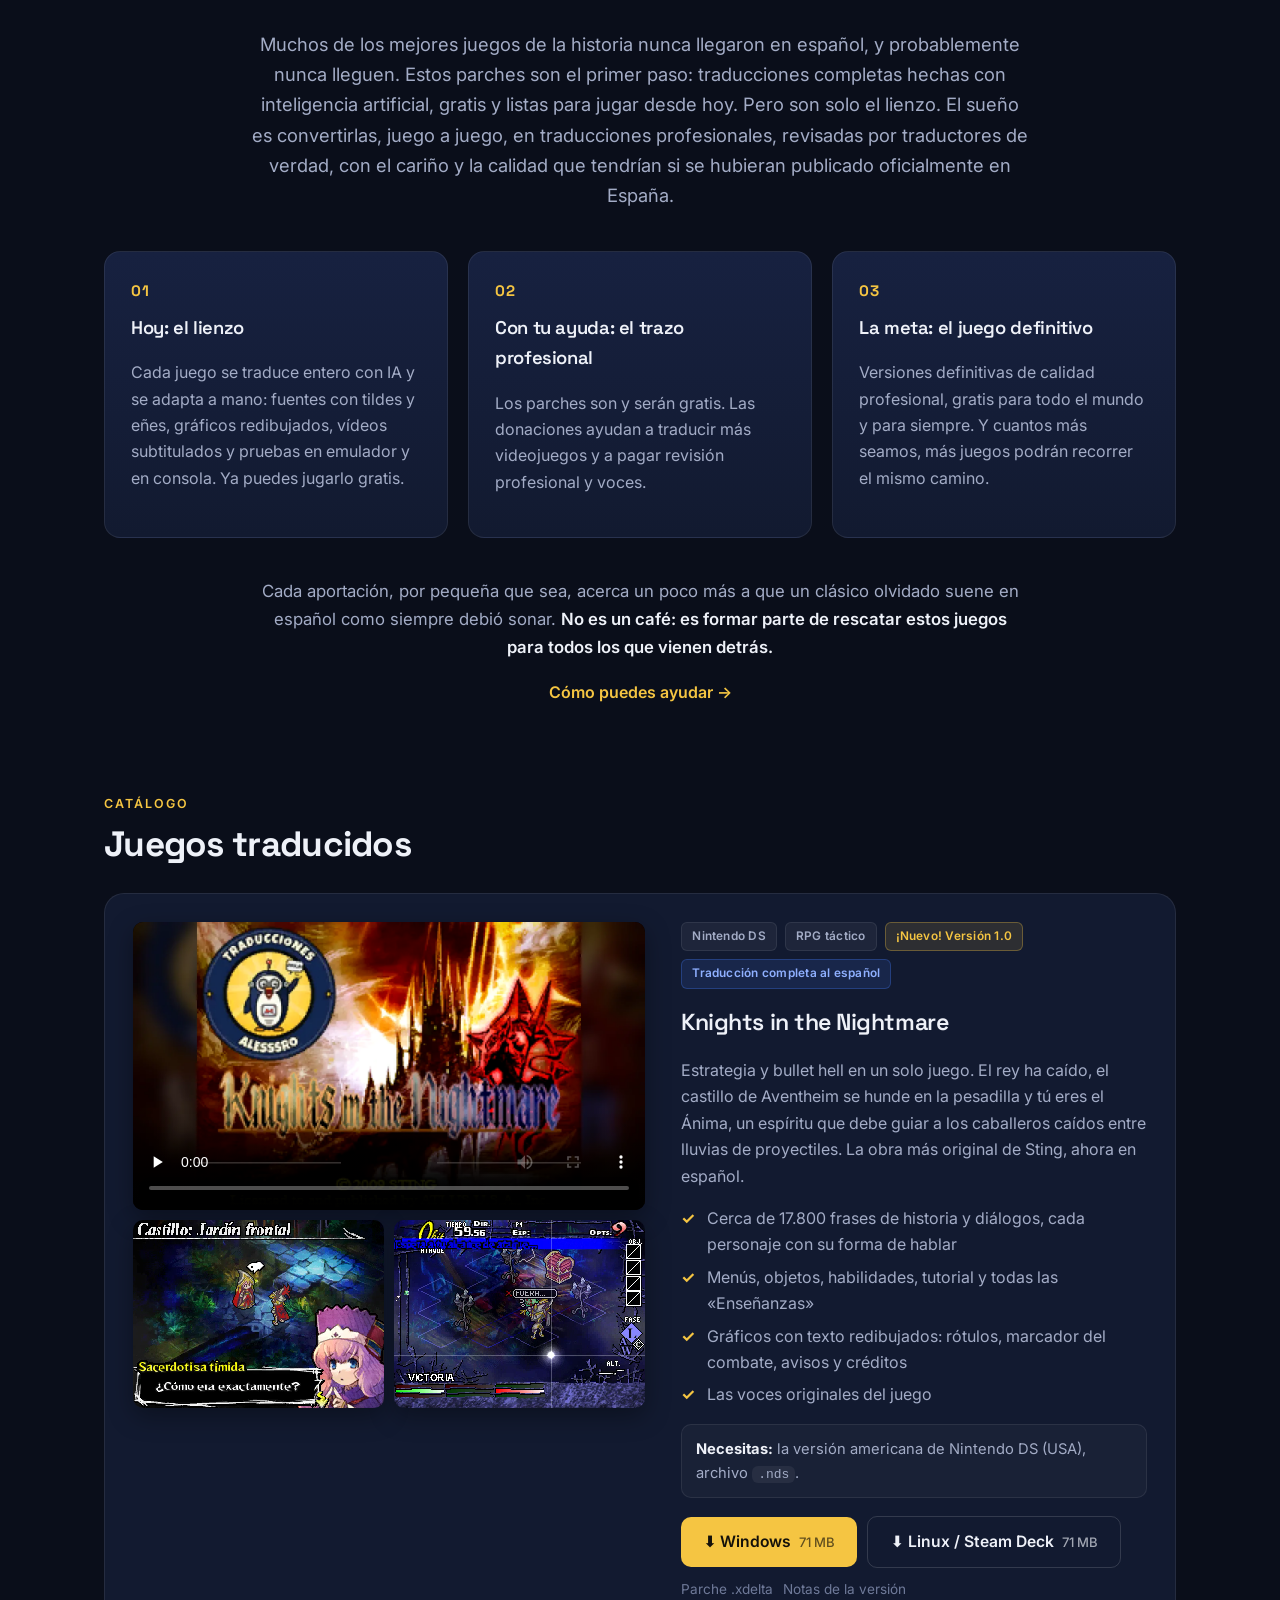
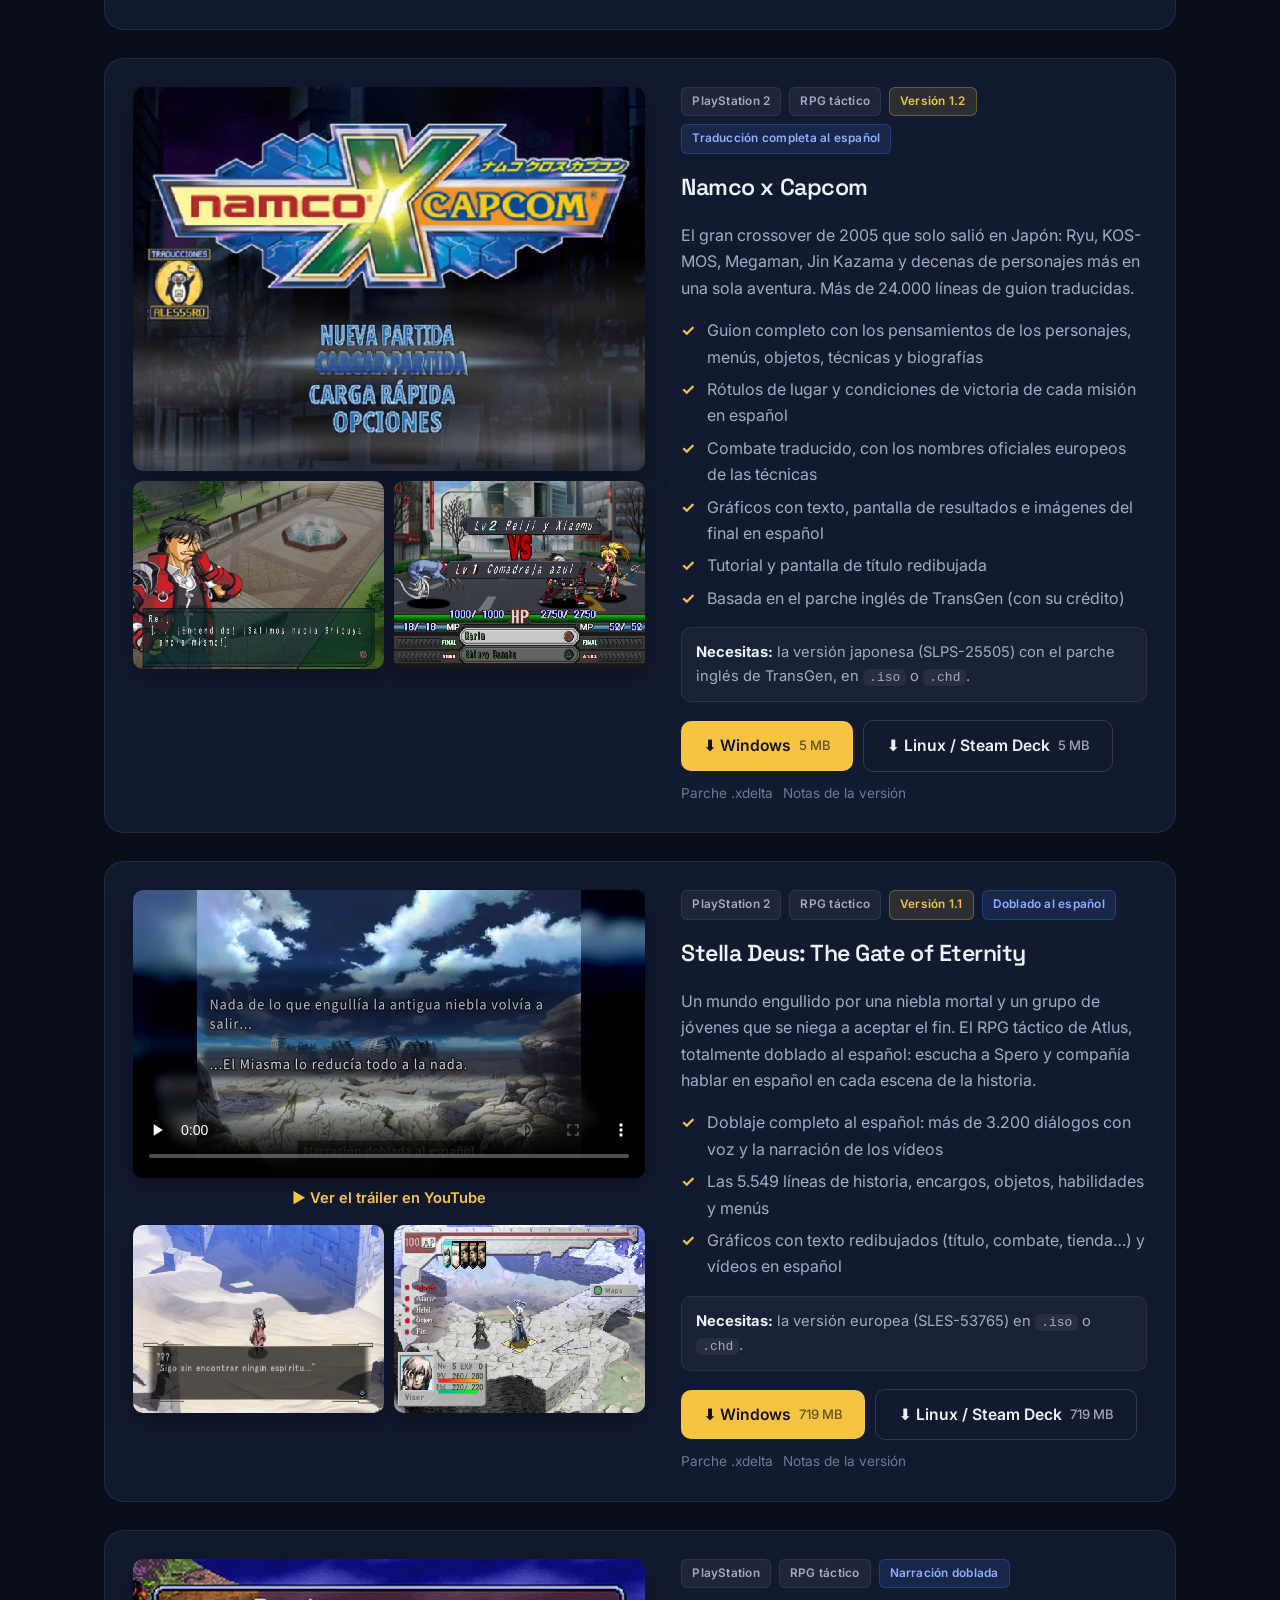
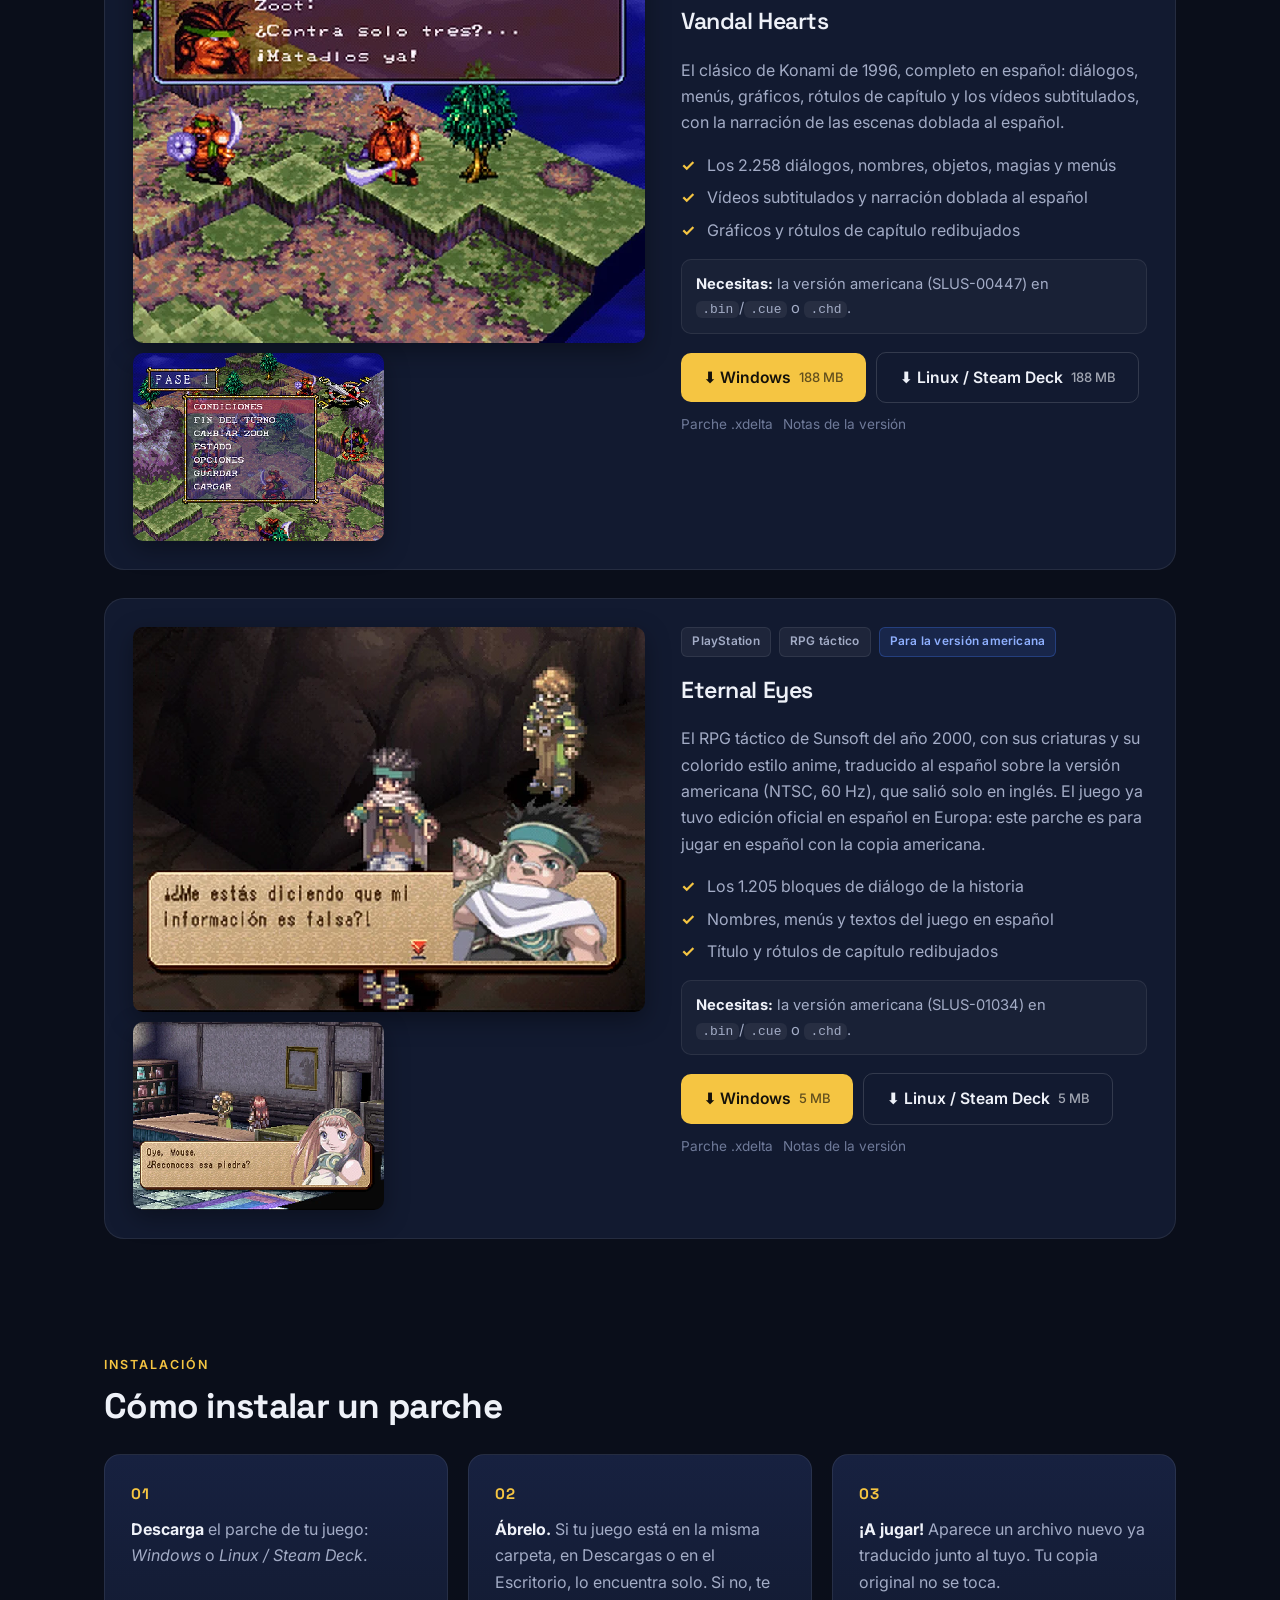
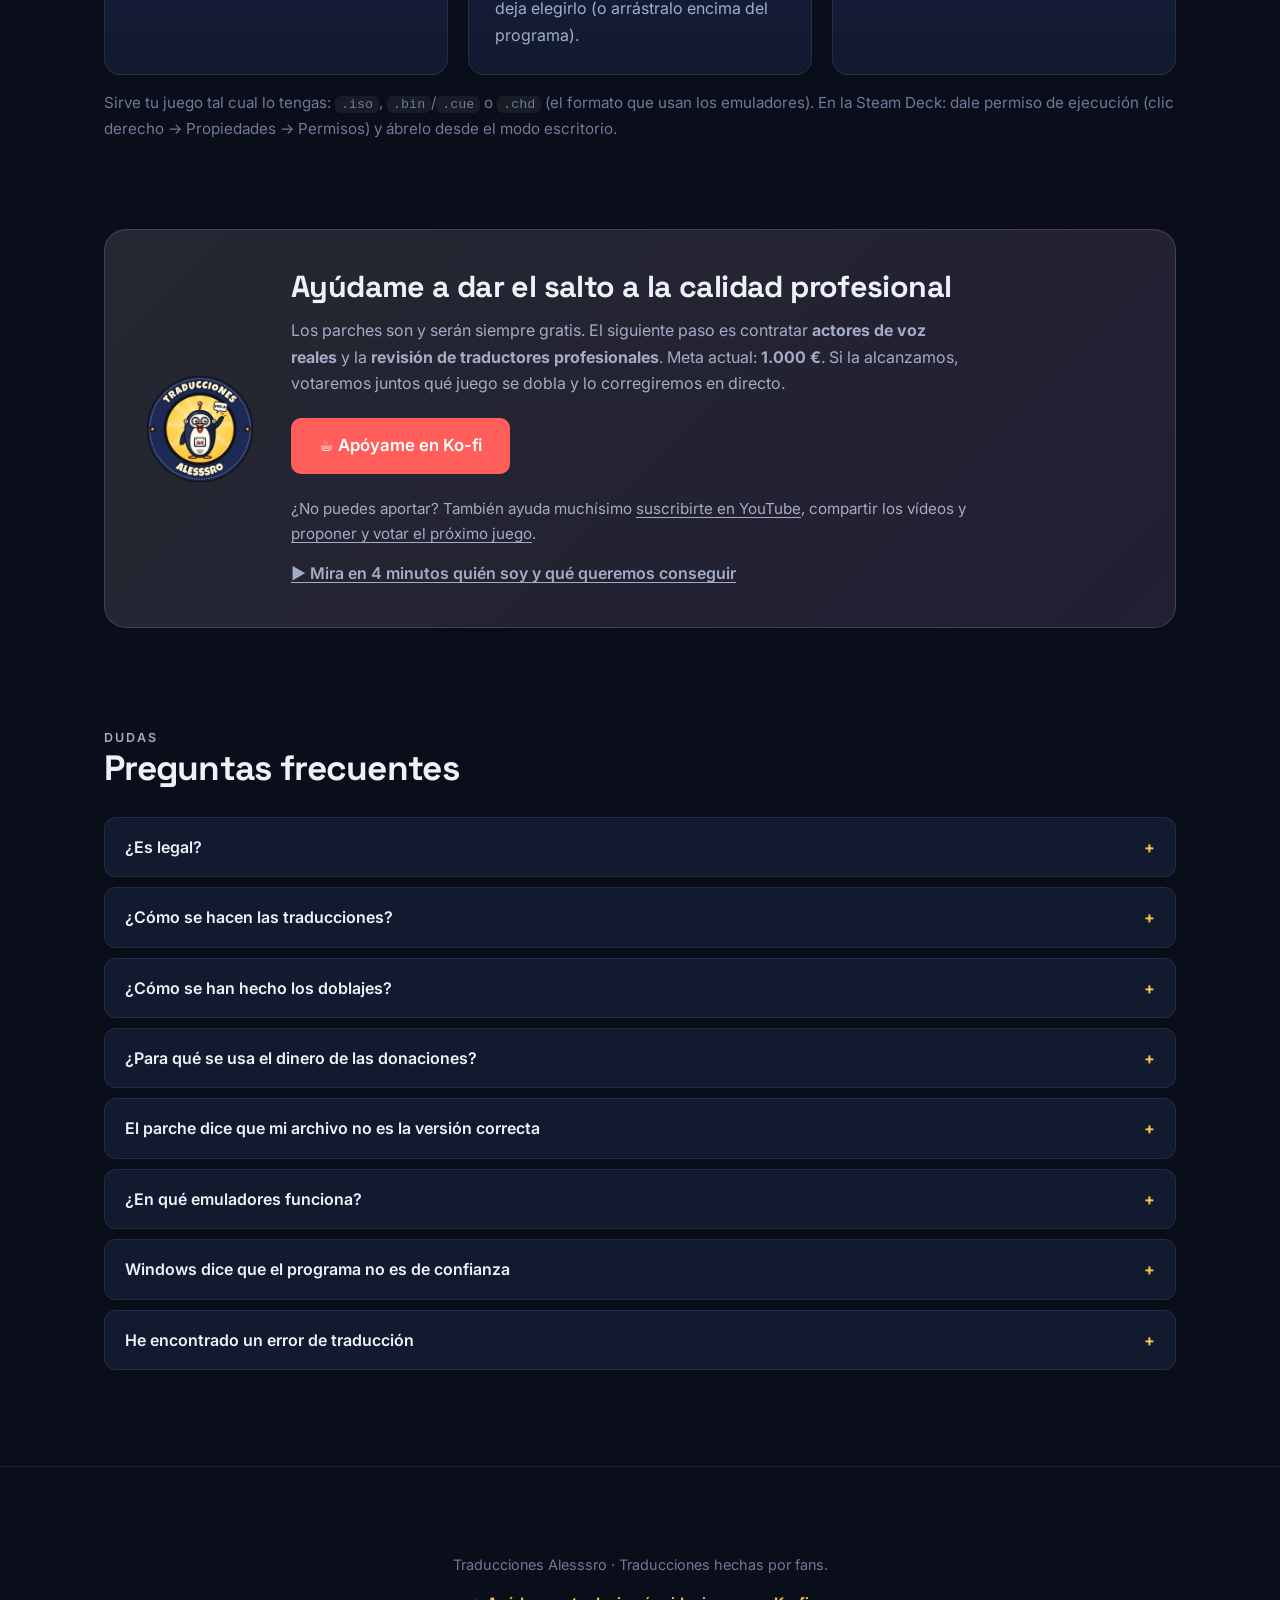
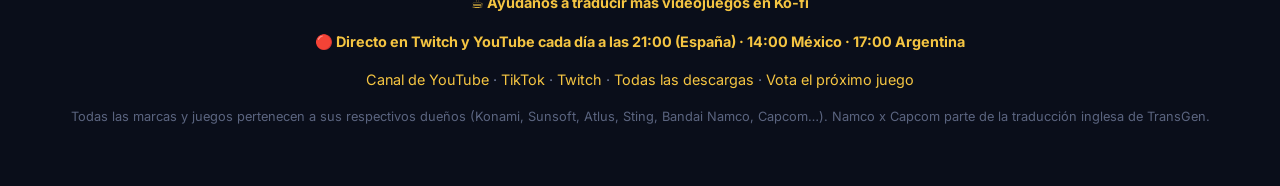
==== commit 19be4330: "Web: meta de Ko-fi, vídeo de presentación, votación, erratas y vista previa al compartir; sin Instag" ====
--- a/index.html
+++ b/index.html
@@ -6,8 +6,12 @@
 <title>Traducciones Alesssro · Clásicos de consola en español</title>
 <meta name="description" content="Traducciones al español de videojuegos clásicos de consola: Knights in the Nightmare, Namco x Capcom, Stella Deus, Vandal Hearts y Eternal Eyes. Parches gratuitos y fáciles de instalar.">
 <meta property="og:title" content="Traducciones Alesssro · Clásicos en español">
-<meta property="og:description" content="Parches gratuitos para jugar en español a Vandal Hearts, Eternal Eyes, Stella Deus y Namco x Capcom.">
-<meta property="og:image" content="img/namco_titulo.webp">
+<meta property="og:description" content="Parches gratuitos para jugar en español a Knights in the Nightmare, Stella Deus (¡doblado!), Namco x Capcom, Vandal Hearts y Eternal Eyes.">
+<meta property="og:image" content="https://alesssro.github.io/img/og.jpg">
+<meta property="og:image:width" content="1200">
+<meta property="og:image:height" content="630">
+<meta property="og:url" content="https://alesssro.github.io/">
+<meta name="twitter:card" content="summary_large_image">
 <meta property="og:type" content="website">
 <meta name="theme-color" content="#14204a">
 <link rel="icon" href="img/favicon.png">
@@ -204,9 +208,11 @@
 <section id="apoyar" class="apoyar">
   <img src="img/sello.webp" alt="" width="120" height="120">
   <div>
-    <h2>Ayúdame a traducir más videojuegos</h2>
-    <p>Los parches son y serán gratis. Las donaciones ayudan a traducir más videojuegos y a pagar revisión profesional y voces. Iré contando aquí qué juego se está revisando y cómo avanza, para que veas en qué se convierte tu ayuda.</p>
-    <a class="boton-kofi grande" data-kofi href="#apoyar">☕ Apóyame en Ko-fi</a>
+    <h2>Ayúdame a dar el salto a la calidad profesional</h2>
+    <p>Los parches son y serán siempre gratis. El siguiente paso es contratar <b>actores de voz reales</b> y la <b>revisión de traductores profesionales</b>. Meta actual: <b>1.000 €</b>. Si la alcanzamos, votaremos juntos qué juego se dobla y lo corregiremos en directo.</p>
+    <p><a class="boton-kofi grande" data-kofi href="#apoyar">☕ Apóyame en Ko-fi</a></p>
+    <p class="nota">¿No puedes aportar? También ayuda muchísimo <a href="https://www.youtube.com/@TraduccionesAlesssro?sub_confirmation=1" target="_blank" rel="noopener">suscribirte en YouTube</a>, compartir los vídeos y <a href="https://github.com/alesssro/alesssro.github.io/discussions/1" target="_blank" rel="noopener">proponer y votar el próximo juego</a>.</p>
+    <p class="enlace-video"><a href="https://youtu.be/9zAQnJ7FzLc" target="_blank" rel="noopener">▶ Mira en 4 minutos quién soy y qué queremos conseguir</a></p>
   </div>
 </section>
 
@@ -216,11 +222,11 @@
   <details><summary>¿Es legal?</summary><p>Aquí solo se distribuyen <b>parches</b>: programas que modifican tu propia copia del juego. No se ofrece ningún juego ni archivo con contenido de las compañías. Necesitas tener tu copia.</p></details>
   <details><summary>¿Cómo se hacen las traducciones?</summary><p>Son traducciones <b>hechas con inteligencia artificial</b>: un modelo de IA prepara el borrador y otro lo revisa y corrige línea a línea, con un glosario y unas normas de estilo para que suene natural y respete a cada personaje. Lo demás se hace a medida para cada juego: fuentes con tildes y eñes, gráficos redibujados, vídeos subtitulados, reinserción del texto y pruebas en emulador y en consola portátil.</p></details>
   <details><summary>¿Cómo se han hecho los doblajes?</summary><p>Las voces en español de Stella Deus y Vandal Hearts están generadas con inteligencia artificial: cada personaje tiene una voz diseñada para él (no se copia la voz de ningún actor real). Después se mezclan con la música y los efectos originales, con la voz por encima de la música para que se entienda bien.</p></details>
-  <details><summary>¿Para qué se usa el dinero de las donaciones?</summary><p>Los parches son y serán gratis. Las donaciones ayudan a traducir más videojuegos y a pagar revisión profesional y voces.</p></details>
+  <details><summary>¿Para qué se usa el dinero de las donaciones?</summary><p>Los parches son y serán gratis. Las donaciones van a pagar actores de voz reales y la revisión de traductores profesionales (meta actual: 1.000 €). Si se alcanza, el juego se elige por votación.</p></details>
   <details><summary>El parche dice que mi archivo no es la versión correcta</summary><p>Cada parche está hecho para una versión concreta del juego (región y revisión); la tienes indicada en su ficha. Comprueba también que el archivo no esté comprimido en <code>.zip</code>/<code>.7z</code>: descomprímelo primero.</p></details>
   <details><summary>¿En qué emuladores funciona?</summary><p>En los habituales: DuckStation (PS1), PCSX2 (PS2), RetroArch y los de EmuDeck en la Steam Deck. Los juegos de PS1 también funcionan en consolas portátiles como la Miyoo Mini.</p></details>
   <details><summary>Windows dice que el programa no es de confianza</summary><p>Es normal en programas pequeños que no están firmados. Pulsa «Más información» → «Ejecutar de todas formas».</p></details>
-  <details><summary>He encontrado un error de traducción</summary><p>¡Gracias! Avísame en <a data-github-issues href="#">la página del proyecto</a> con una captura y lo corrijo en la siguiente versión.</p></details>
+  <details><summary>He encontrado un error de traducción</summary><p>¡Gracias! Avísame en <a href="https://github.com/alesssro/alesssro.github.io/issues/new/choose" target="_blank" rel="noopener">este formulario</a> o en el chat del directo con <b>!errata</b>, con una captura y lo corrijo en la siguiente versión.</p></details>
 </section>
 
 </main>
@@ -228,8 +234,8 @@
 <footer class="pie">
   <p>Traducciones Alesssro · Traducciones hechas por fans.</p>
   <p><a href="https://ko-fi.com/alesssro" target="_blank" rel="noopener"><b>☕ Ayúdanos a traducir más videojuegos en Ko-fi</b></a></p>
-  <p><a href="https://www.twitch.tv/traduccionesalesssro" target="_blank" rel="noopener"><b>🔴 Directo en Twitch cada día a las 21:00 (España) · 14:00 México · 17:00 Argentina</b></a></p>
-  <p><a href="https://www.youtube.com/@TraduccionesAlesssro" target="_blank" rel="noopener">Canal de YouTube</a> · <a href="https://www.tiktok.com/@traduccionesalesssro" target="_blank" rel="noopener">TikTok</a> · <a href="https://www.instagram.com/traduccionesalesssro/" target="_blank" rel="noopener">Instagram</a> · <a href="https://www.twitch.tv/traduccionesalesssro" target="_blank" rel="noopener">Twitch</a> · <a href="https://github.com/alesssro/alesssro.github.io/releases" target="_blank" rel="noopener">Todas las descargas</a></p>
+  <p><a href="https://www.twitch.tv/traduccionesalesssro" target="_blank" rel="noopener"><b>🔴 Directo en Twitch y YouTube cada día a las 21:00 (España) · 14:00 México · 17:00 Argentina</b></a></p>
+  <p><a href="https://www.youtube.com/@TraduccionesAlesssro" target="_blank" rel="noopener">Canal de YouTube</a> · <a href="https://www.tiktok.com/@traduccionesalesssro" target="_blank" rel="noopener">TikTok</a> · <a href="https://www.twitch.tv/traduccionesalesssro" target="_blank" rel="noopener">Twitch</a> · <a href="https://github.com/alesssro/alesssro.github.io/releases" target="_blank" rel="noopener">Todas las descargas</a> · <a href="https://github.com/alesssro/alesssro.github.io/discussions/1" target="_blank" rel="noopener">Vota el próximo juego</a></p>
   <p class="legal">Todas las marcas y juegos pertenecen a sus respectivos dueños (Konami, Sunsoft, Atlus, Sting, Bandai Namco, Capcom…). Namco x Capcom parte de la traducción inglesa de TransGen.</p>
 </footer>
 
--- a/estilo.css
+++ b/estilo.css
@@ -185,3 +185,6 @@
   .cabecera nav a:not(.nav-apoyar) { display: none; }
 }
 .ver-yt { grid-column: 1 / -1; margin: -2px 0 4px; text-align: center; font-weight: 600; font-size: .92rem; }
+.apoyar .nota { font-size: .95rem; margin-bottom: 14px; }
+.apoyar .nota a, .apoyar .enlace-video a { color: inherit; text-decoration: underline; text-underline-offset: 3px; }
+.apoyar .enlace-video { margin: 0; font-weight: 600; }
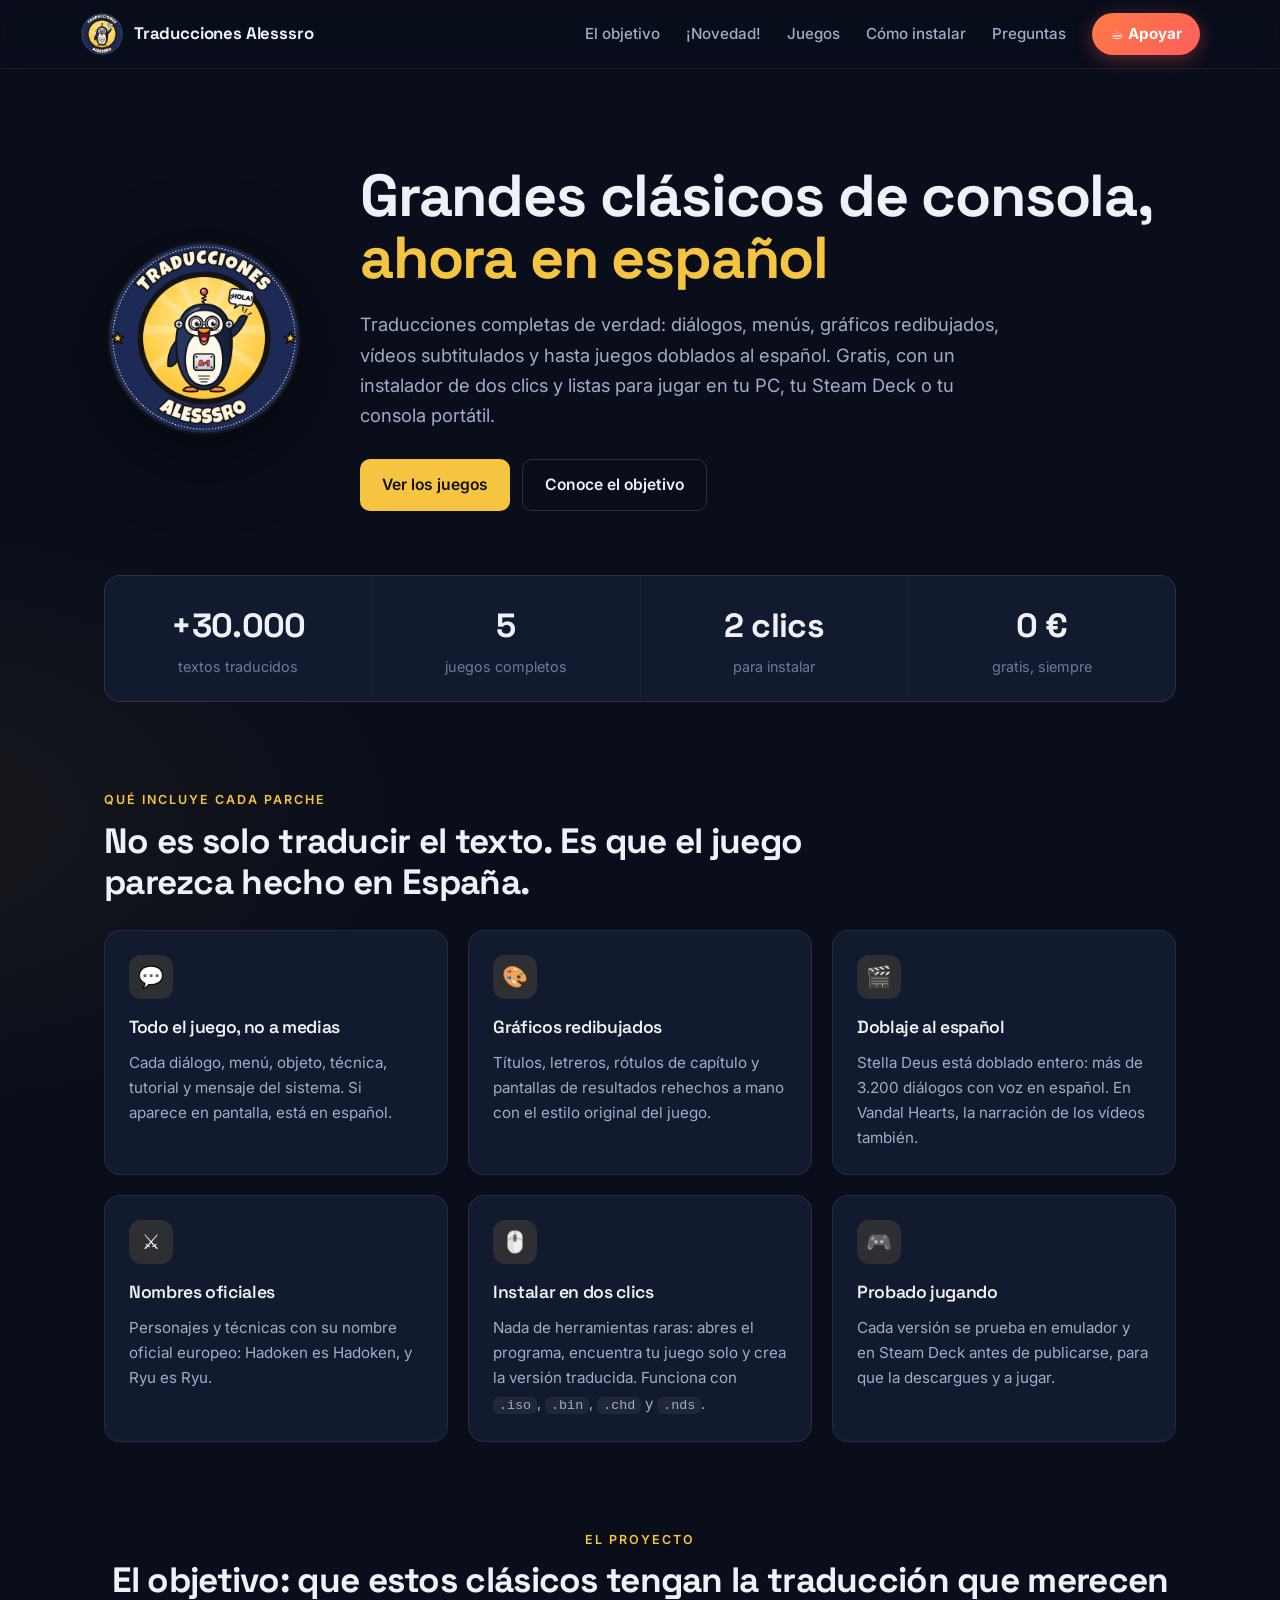
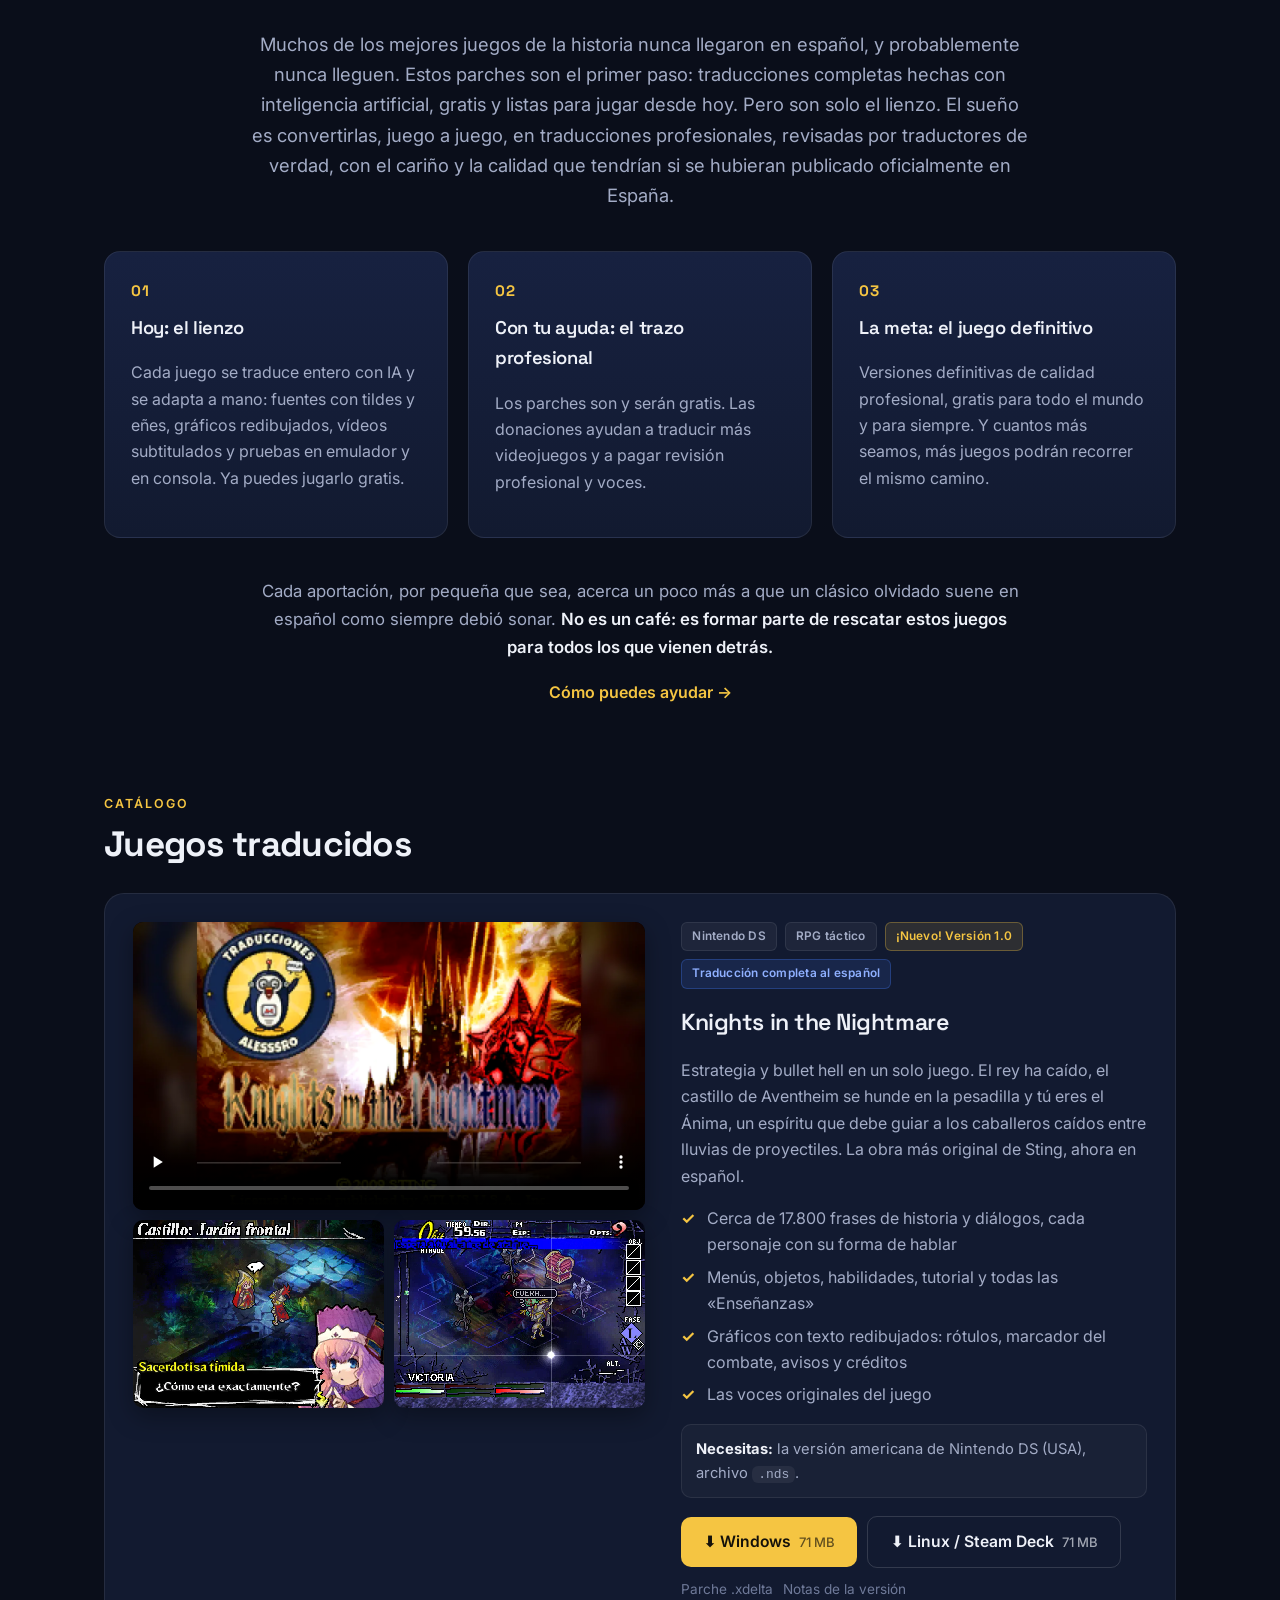
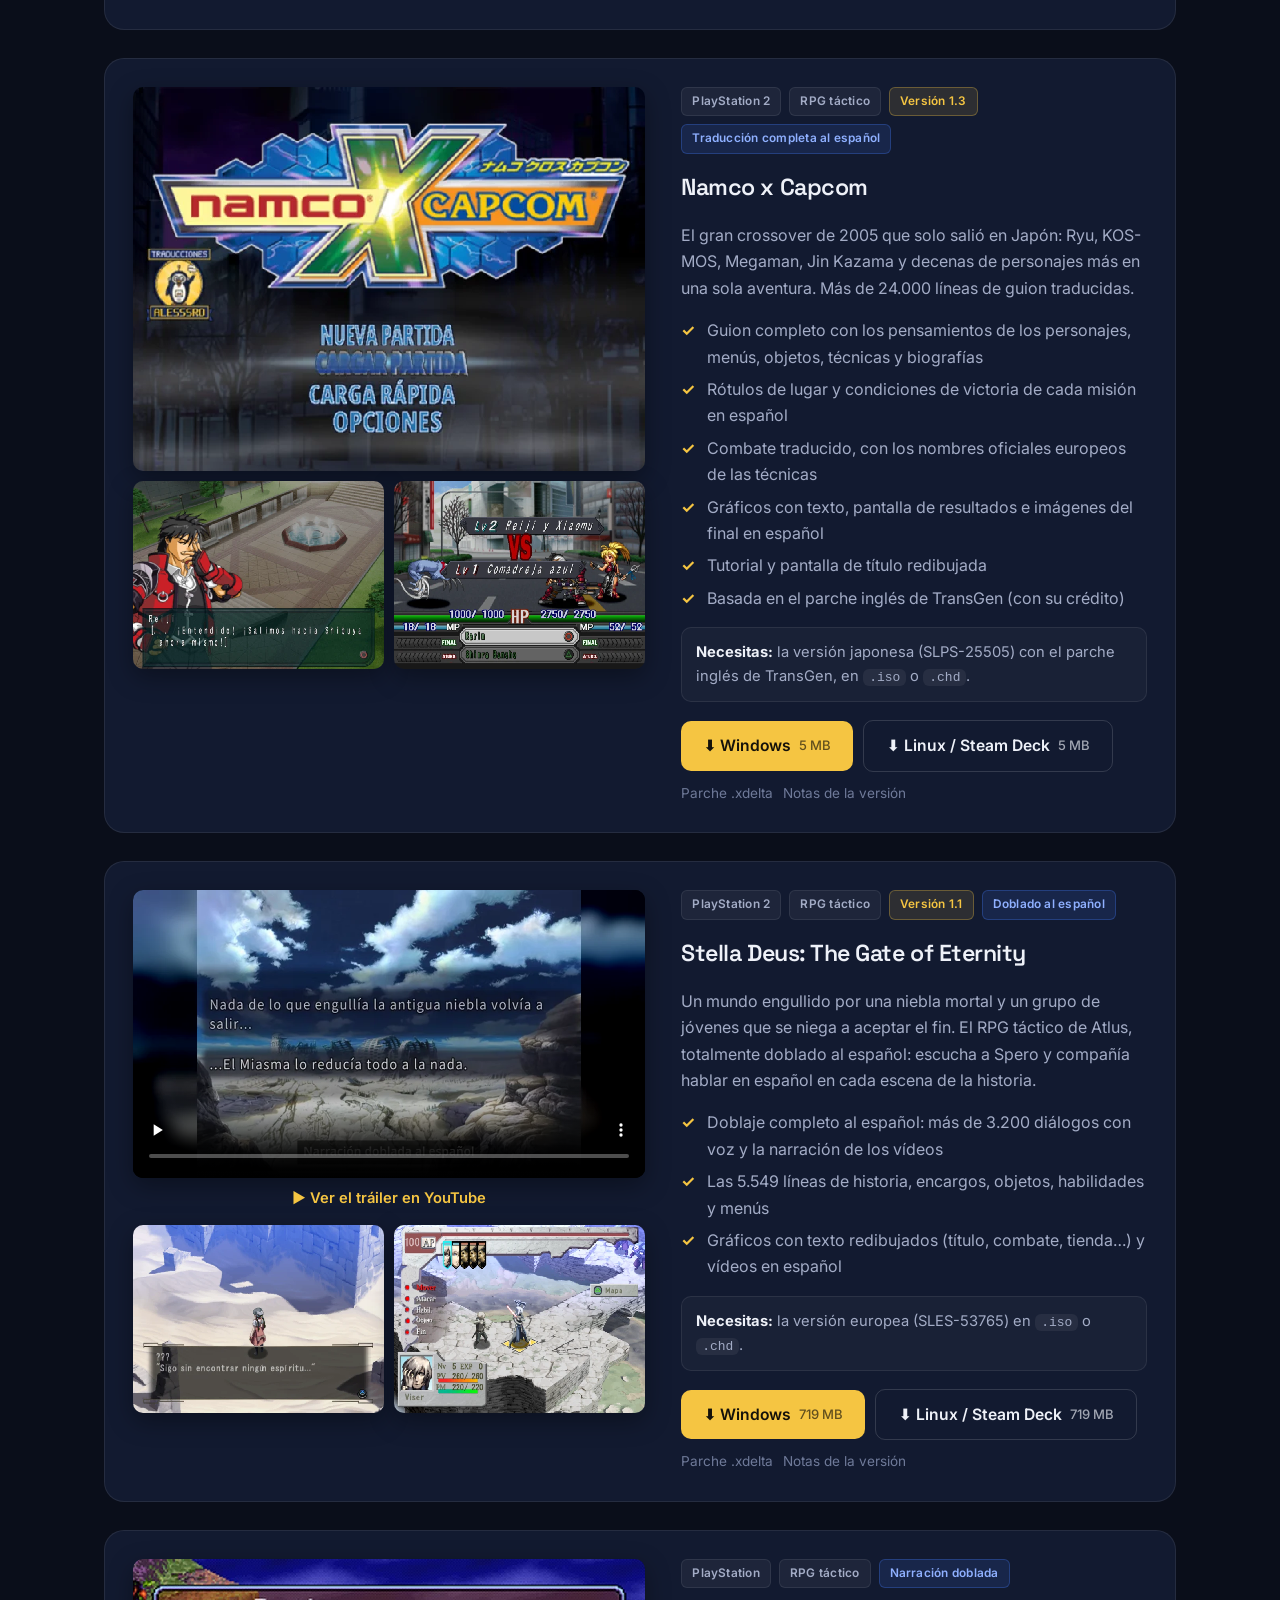
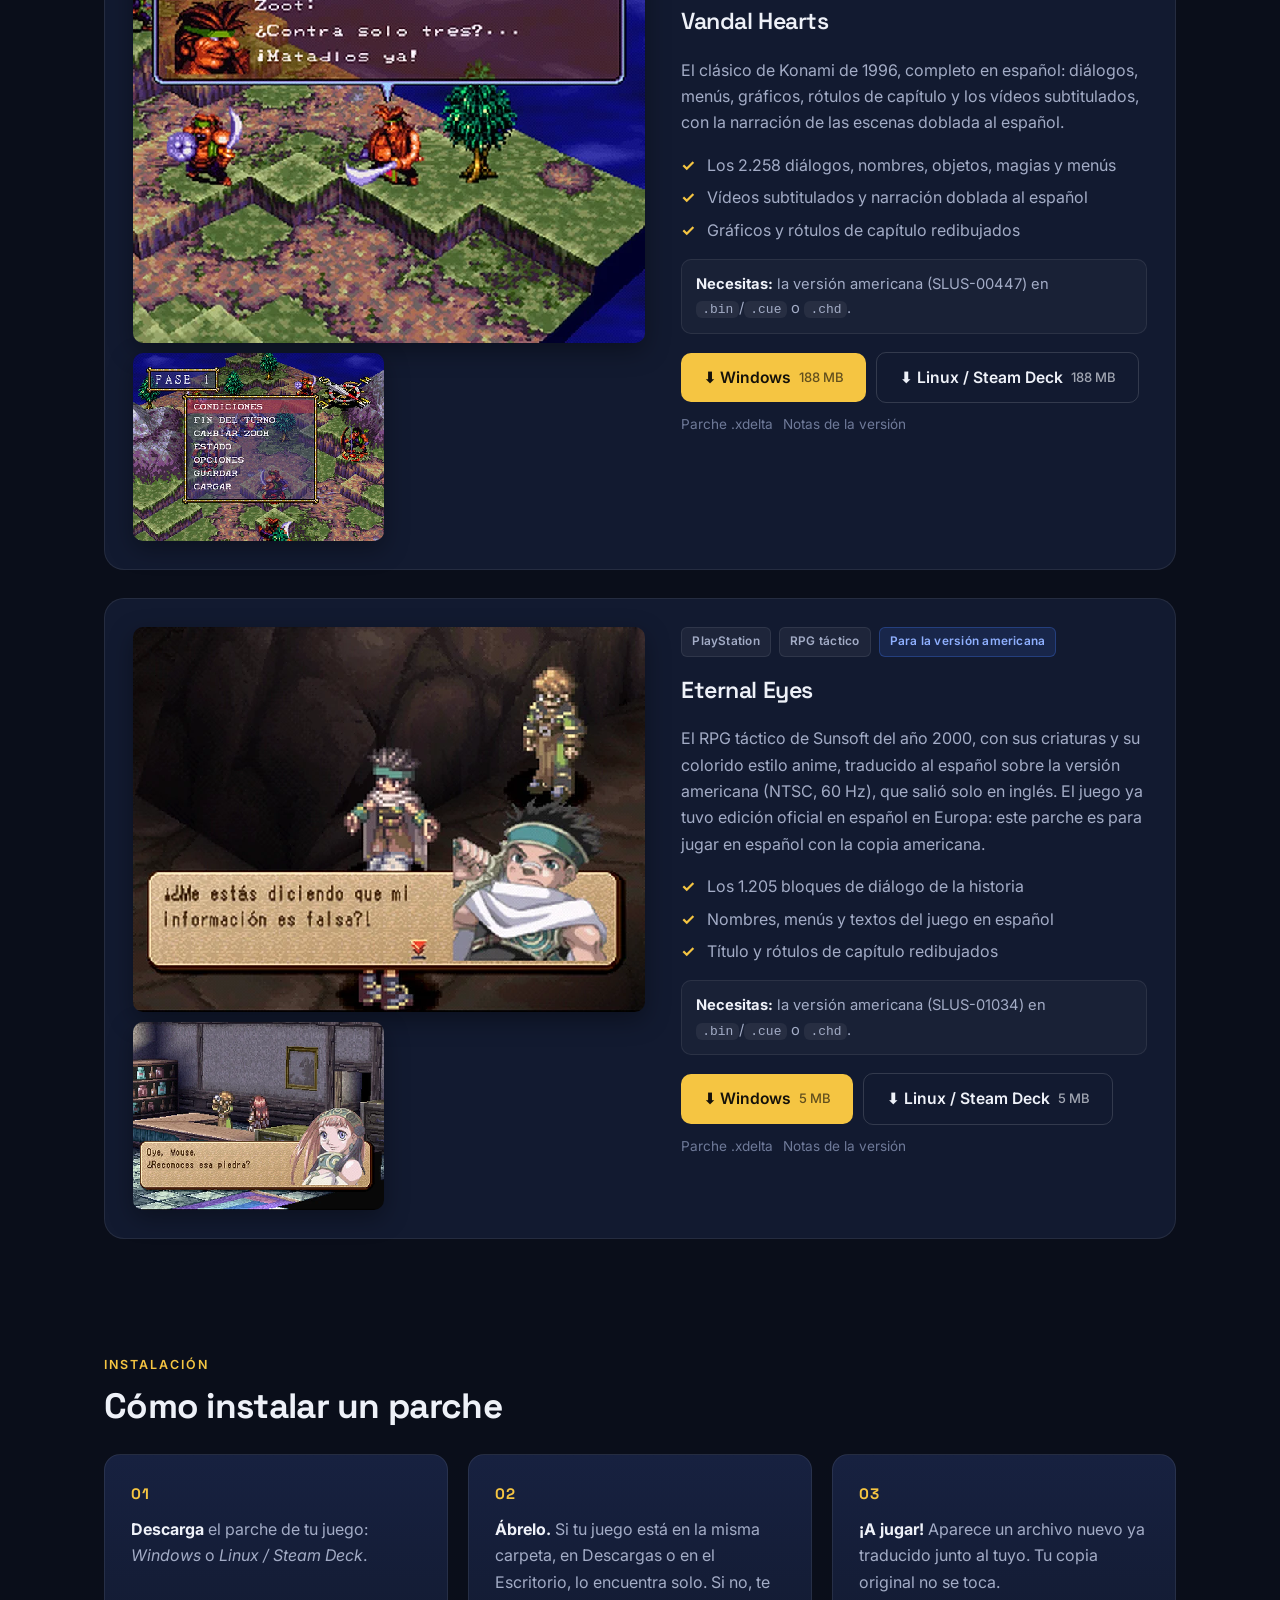
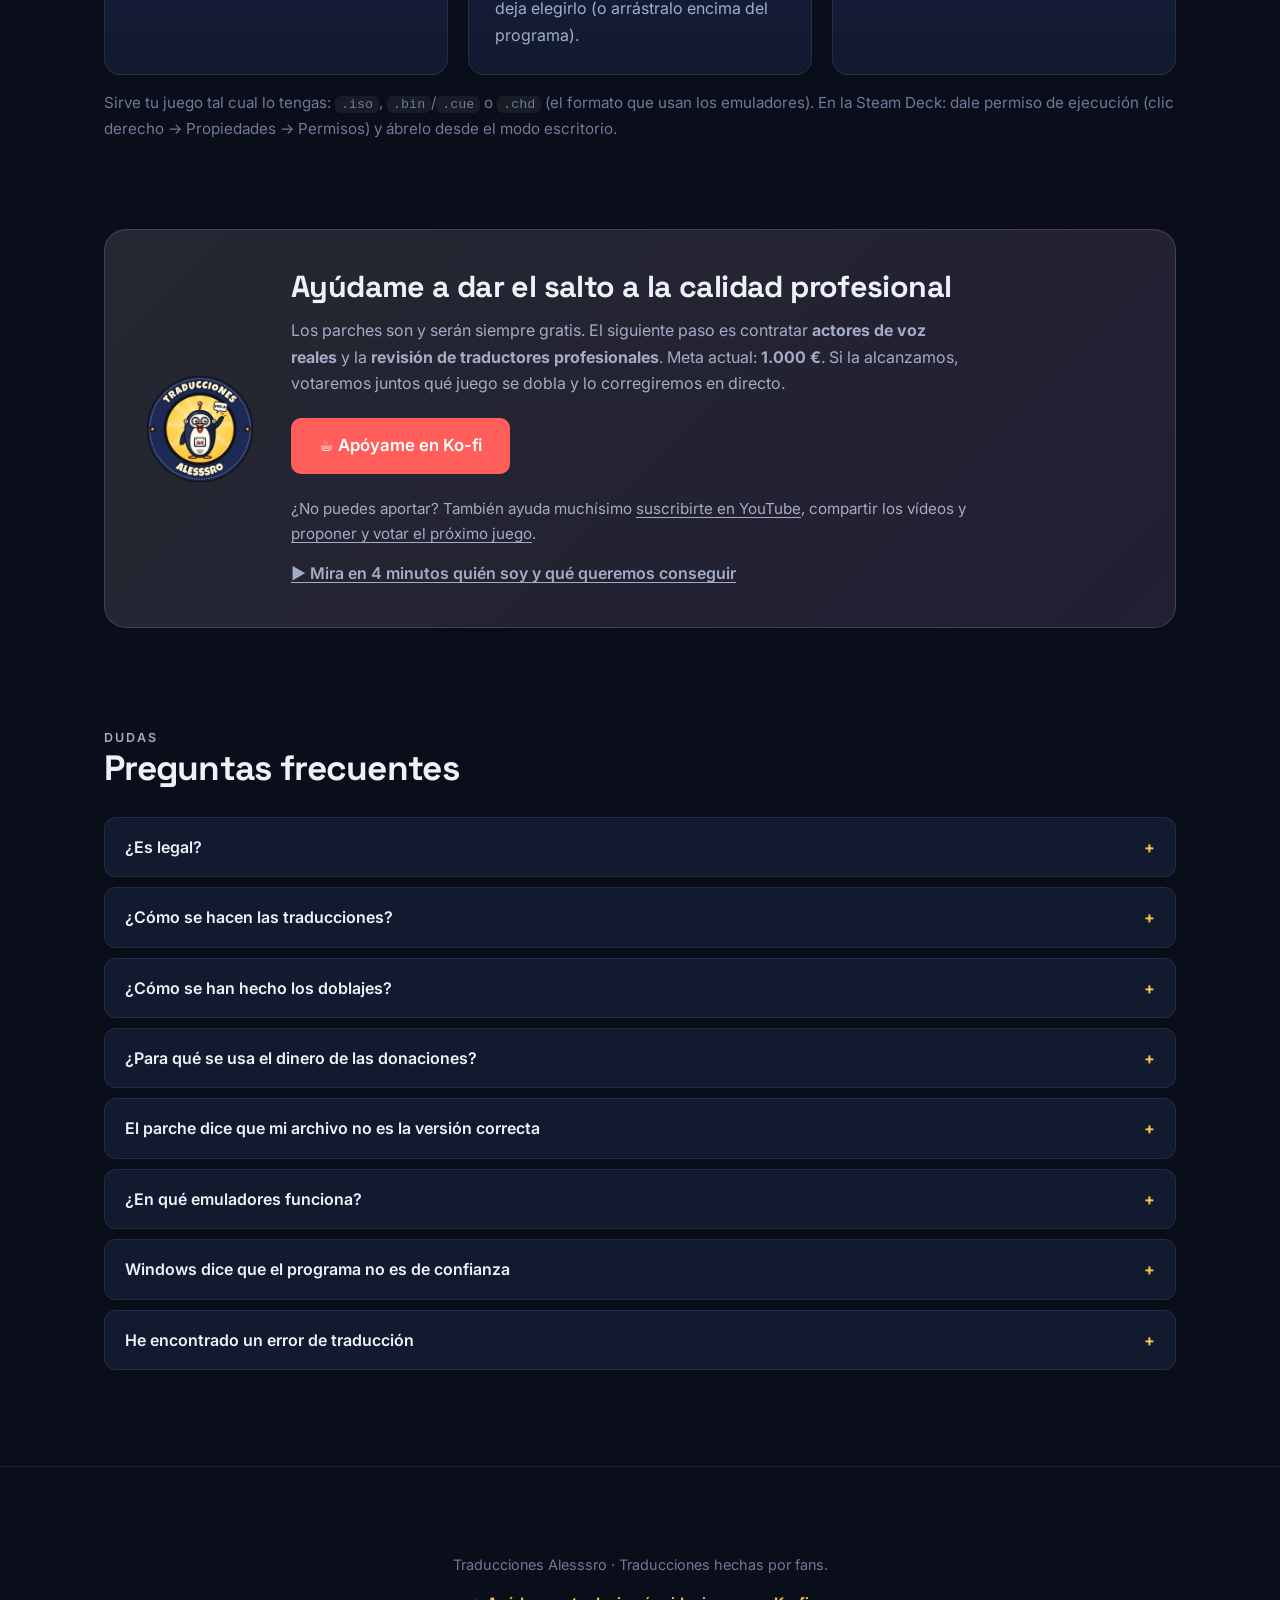
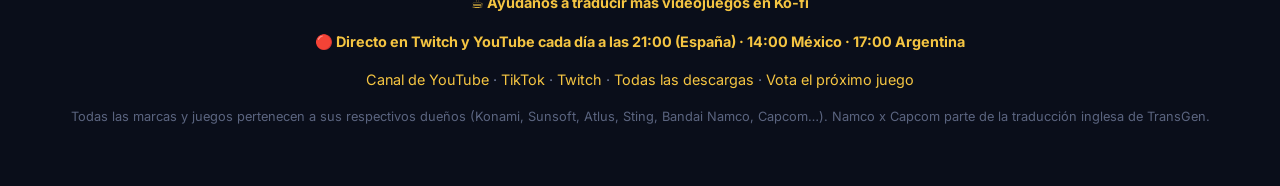
==== commit 0f71cc34: "Namco x Capcom v1.3 Co-Authored-By: Claude Opus 5.5 <noreply@anthropic.com>" ====
--- a/index.html
+++ b/index.html
@@ -116,7 +116,7 @@
       <img src="img/namco_2.webp" alt="Combate de Namco x Capcom en español" loading="lazy" width="640" height="480">
     </div>
     <div class="ficha">
-      <p class="etiquetas"><span>PlayStation 2</span><span>RPG táctico</span><span class="nuevo">Versión 1.2</span><span class="destacado">Traducción completa al español</span></p>
+      <p class="etiquetas"><span>PlayStation 2</span><span>RPG táctico</span><span class="nuevo">Versión 1.3</span><span class="destacado">Traducción completa al español</span></p>
       <h3>Namco x Capcom</h3>
       <p>El gran crossover de 2005 que solo salió en Japón: Ryu, KOS-MOS, Megaman, Jin Kazama y decenas de personajes más en una sola aventura. Más de 24.000 líneas de guion traducidas.</p>
       <ul class="incluye">
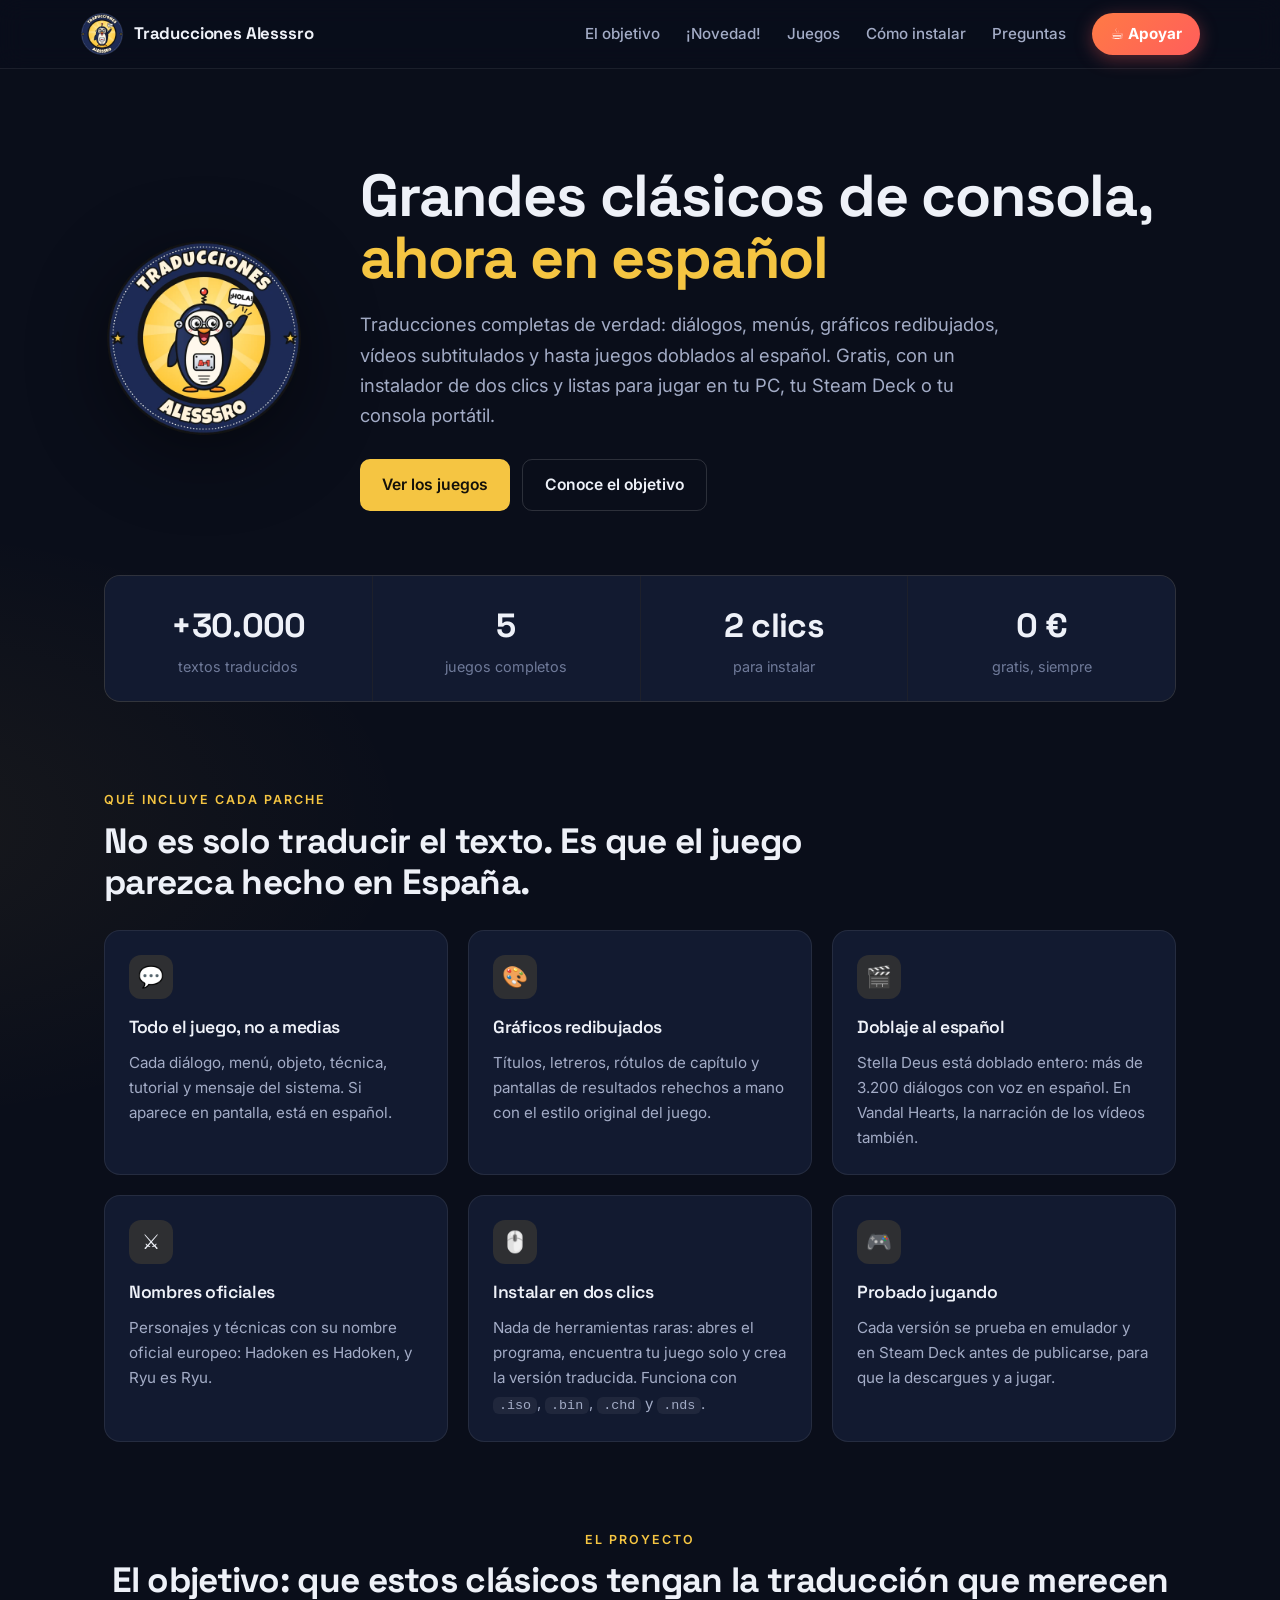
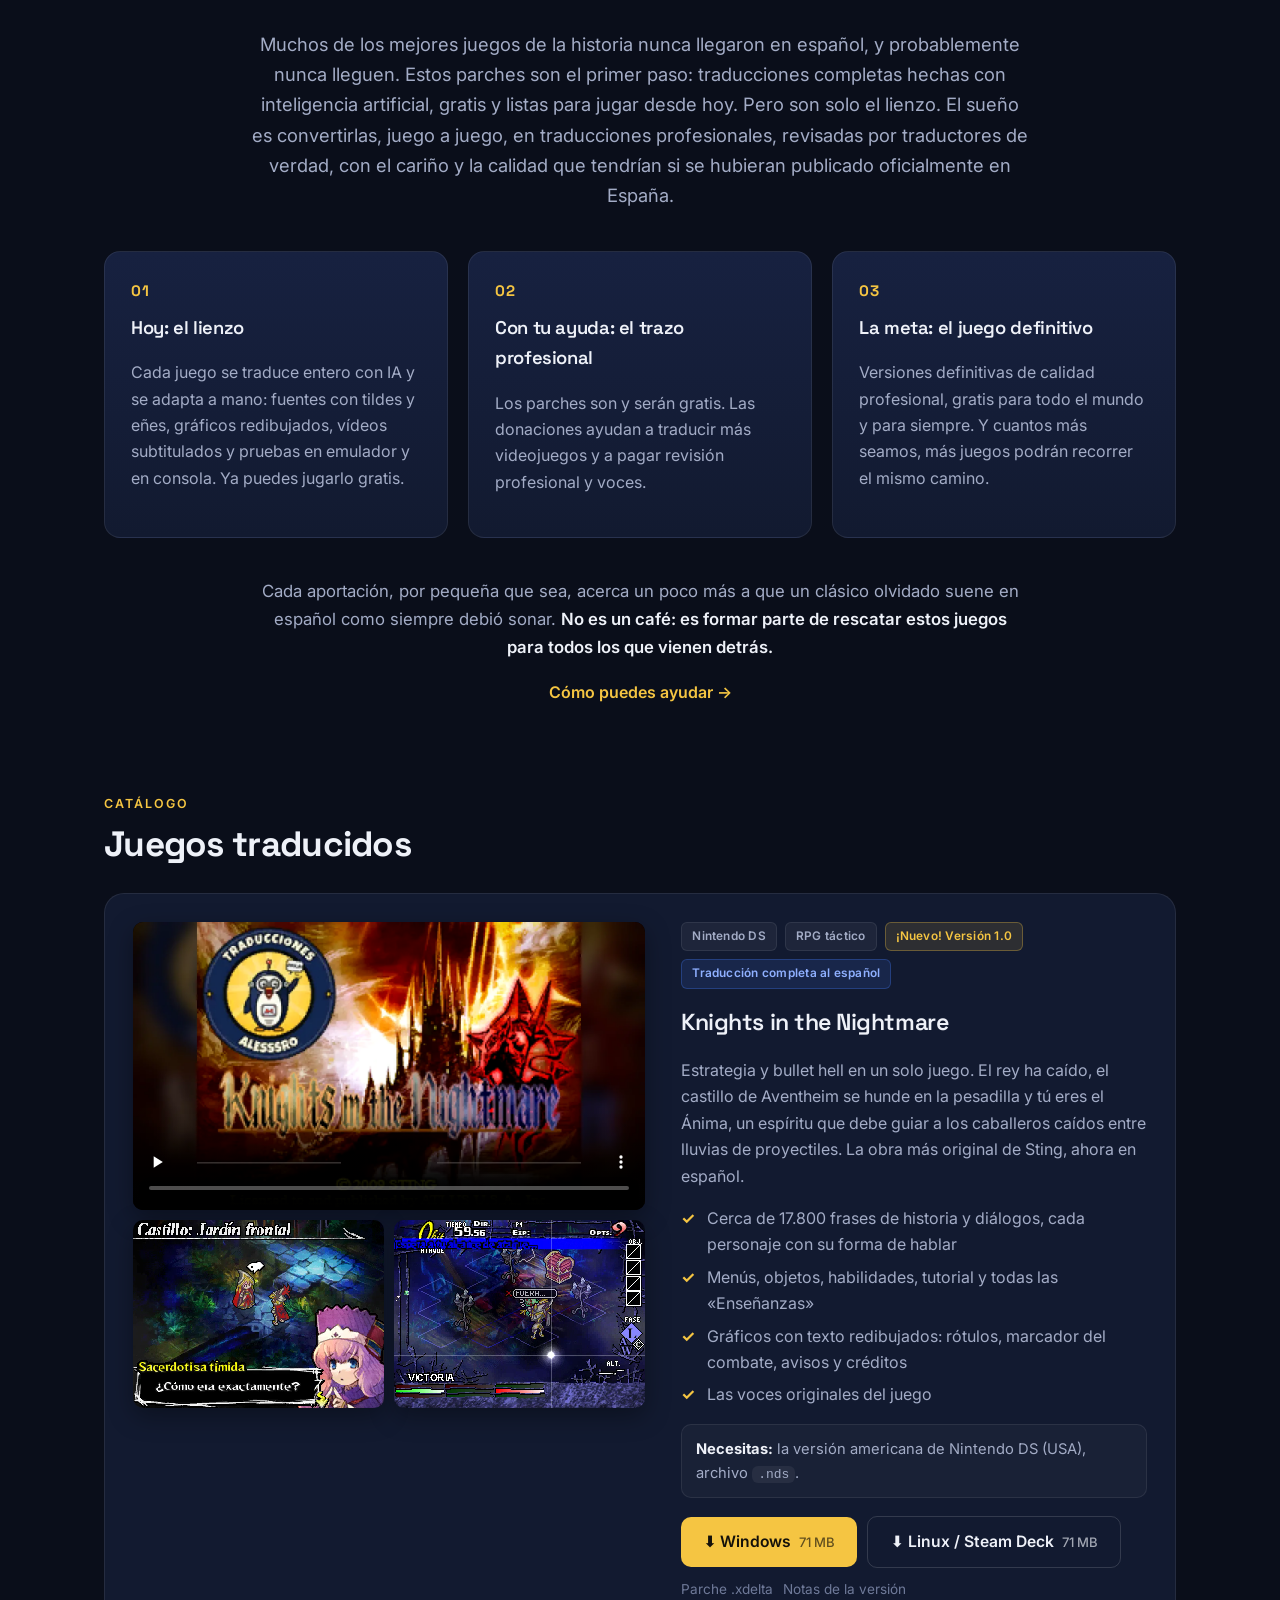
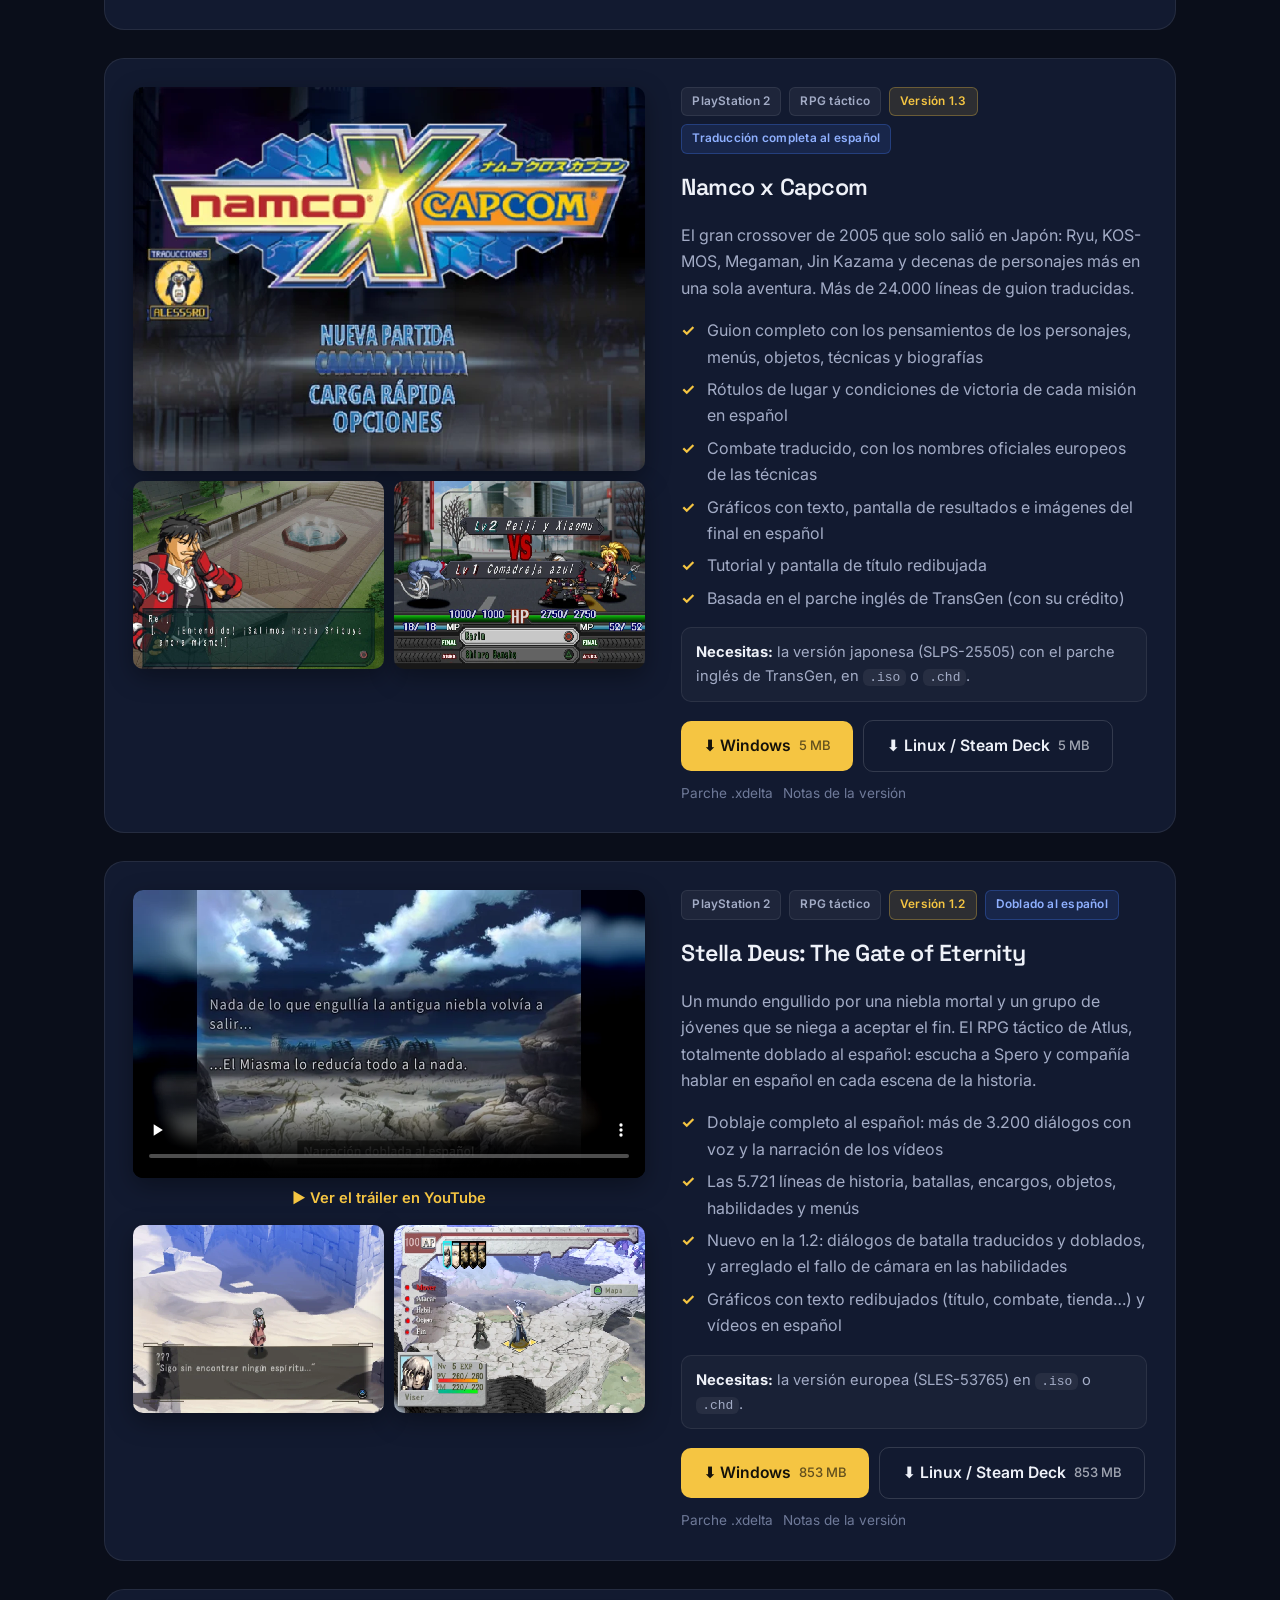
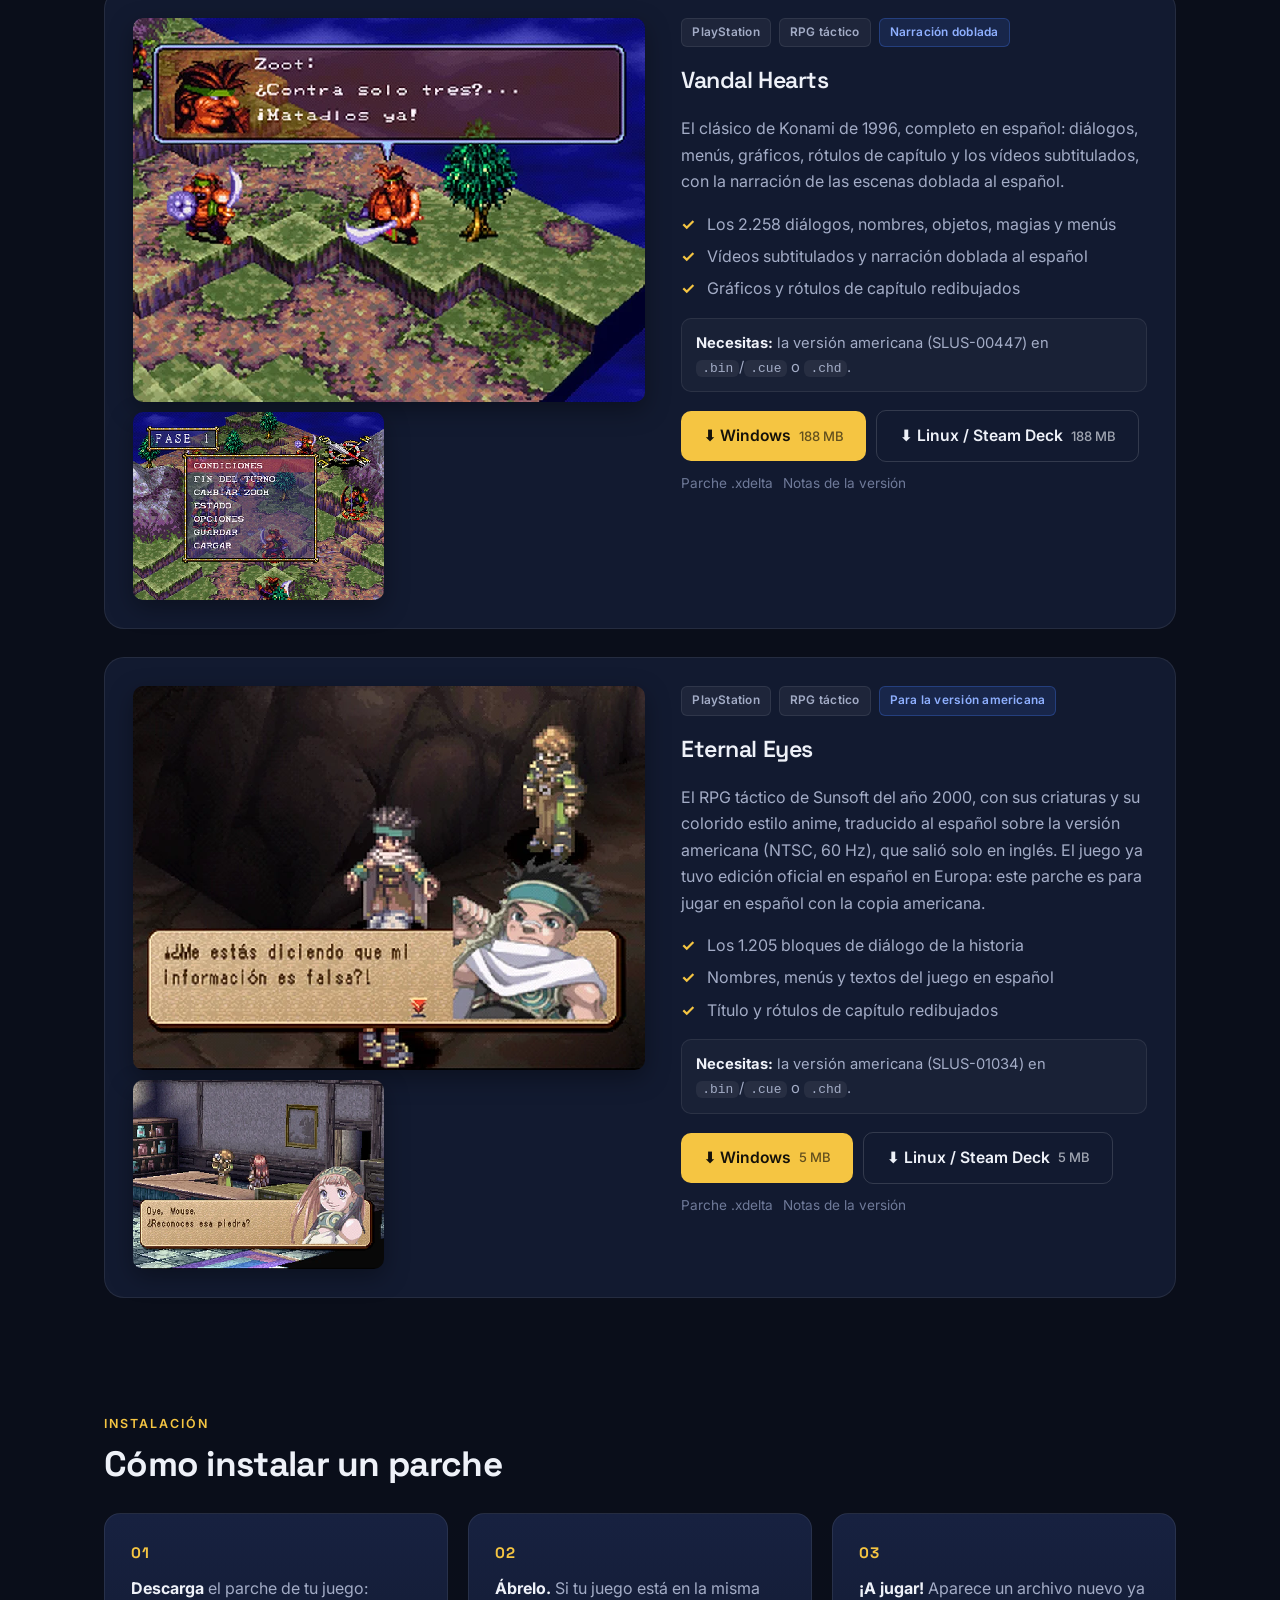
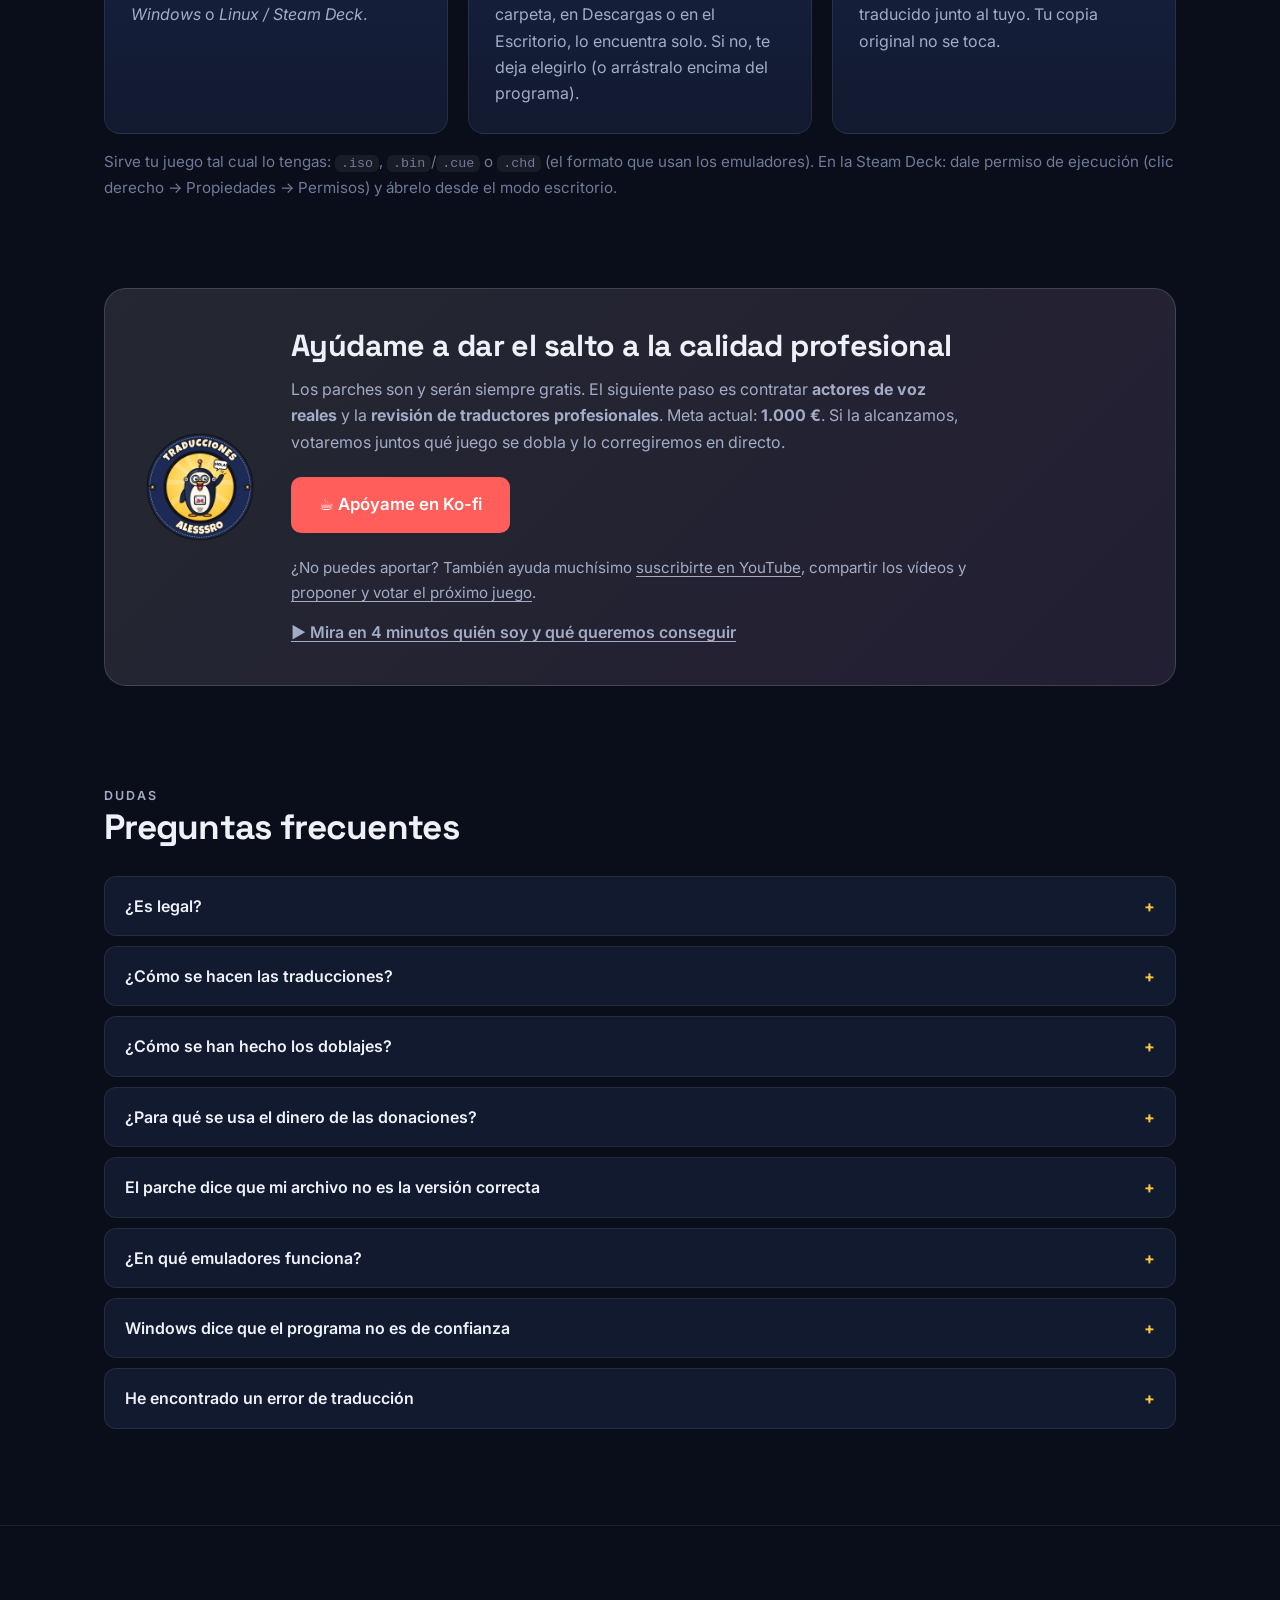
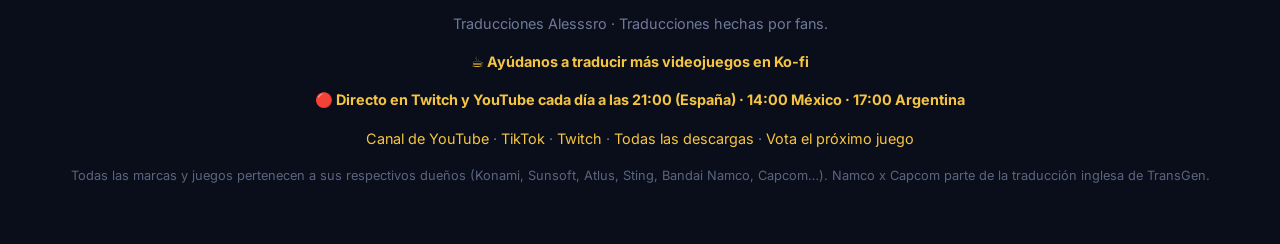
==== commit 56ff2eb0: "Stella Deus v1.2: diálogos de batalla traducidos y doblados, cámara de habilidades y pantalla de gua" ====
--- a/index.html
+++ b/index.html
@@ -142,16 +142,17 @@
       <img src="img/stella_3.webp" alt="Combate de Stella Deus en español" loading="lazy" width="640" height="480">
     </div>
     <div class="ficha">
-      <p class="etiquetas"><span>PlayStation 2</span><span>RPG táctico</span><span class="nuevo">Versión 1.1</span><span class="destacado">Doblado al español</span></p>
+      <p class="etiquetas"><span>PlayStation 2</span><span>RPG táctico</span><span class="nuevo">Versión 1.2</span><span class="destacado">Doblado al español</span></p>
       <h3>Stella Deus: The Gate of Eternity</h3>
       <p>Un mundo engullido por una niebla mortal y un grupo de jóvenes que se niega a aceptar el fin. El RPG táctico de Atlus, totalmente doblado al español: escucha a Spero y compañía hablar en español en cada escena de la historia.</p>
       <ul class="incluye">
         <li>Doblaje completo al español: más de 3.200 diálogos con voz y la narración de los vídeos</li>
-        <li>Las 5.549 líneas de historia, encargos, objetos, habilidades y menús</li>
+        <li>Las 5.721 líneas de historia, batallas, encargos, objetos, habilidades y menús</li>
+        <li>Nuevo en la 1.2: diálogos de batalla traducidos y doblados, y arreglado el fallo de cámara en las habilidades</li>
         <li>Gráficos con texto redibujados (título, combate, tienda…) y vídeos en español</li>
       </ul>
       <p class="necesitas"><b>Necesitas:</b> la versión europea (SLES-53765) en <code>.iso</code> o <code>.chd</code>.</p>
-      <div class="descargas" data-juego="stella-deus" data-tam="719 MB"></div>
+      <div class="descargas" data-juego="stella-deus" data-tam="853 MB"></div>
     </div>
   </article>
 
@@ -223,7 +224,7 @@
   <details><summary>¿Cómo se hacen las traducciones?</summary><p>Son traducciones <b>hechas con inteligencia artificial</b>: un modelo de IA prepara el borrador y otro lo revisa y corrige línea a línea, con un glosario y unas normas de estilo para que suene natural y respete a cada personaje. Lo demás se hace a medida para cada juego: fuentes con tildes y eñes, gráficos redibujados, vídeos subtitulados, reinserción del texto y pruebas en emulador y en consola portátil.</p></details>
   <details><summary>¿Cómo se han hecho los doblajes?</summary><p>Las voces en español de Stella Deus y Vandal Hearts están generadas con inteligencia artificial: cada personaje tiene una voz diseñada para él (no se copia la voz de ningún actor real). Después se mezclan con la música y los efectos originales, con la voz por encima de la música para que se entienda bien.</p></details>
   <details><summary>¿Para qué se usa el dinero de las donaciones?</summary><p>Los parches son y serán gratis. Las donaciones van a pagar actores de voz reales y la revisión de traductores profesionales (meta actual: 1.000 €). Si se alcanza, el juego se elige por votación.</p></details>
-  <details><summary>El parche dice que mi archivo no es la versión correcta</summary><p>Cada parche está hecho para una versión concreta del juego (región y revisión); la tienes indicada en su ficha. Comprueba también que el archivo no esté comprimido en <code>.zip</code>/<code>.7z</code>: descomprímelo primero.</p></details>
+  <details><summary>El parche dice que mi archivo no es la versión correcta</summary><p>Cada parche está hecho para una versión concreta del juego (región y revisión); la tienes indicada en su ficha. Comprueba también que el archivo no esté comprimido en <code>.zip</code>/<code>.7z</code>: descomprímelo primero. En los juegos de Nintendo DS sirve también la ROM «recortada» (<i>trimmed</i>); si te falló antes del 25 de noviembre, vuelve a descargar el parche.</p></details>
   <details><summary>¿En qué emuladores funciona?</summary><p>En los habituales: DuckStation (PS1), PCSX2 (PS2), RetroArch y los de EmuDeck en la Steam Deck. Los juegos de PS1 también funcionan en consolas portátiles como la Miyoo Mini.</p></details>
   <details><summary>Windows dice que el programa no es de confianza</summary><p>Es normal en programas pequeños que no están firmados. Pulsa «Más información» → «Ejecutar de todas formas».</p></details>
   <details><summary>He encontrado un error de traducción</summary><p>¡Gracias! Avísame en <a href="https://github.com/alesssro/alesssro.github.io/issues/new/choose" target="_blank" rel="noopener">este formulario</a> o en el chat del directo con <b>!errata</b>, con una captura y lo corrijo en la siguiente versión.</p></details>
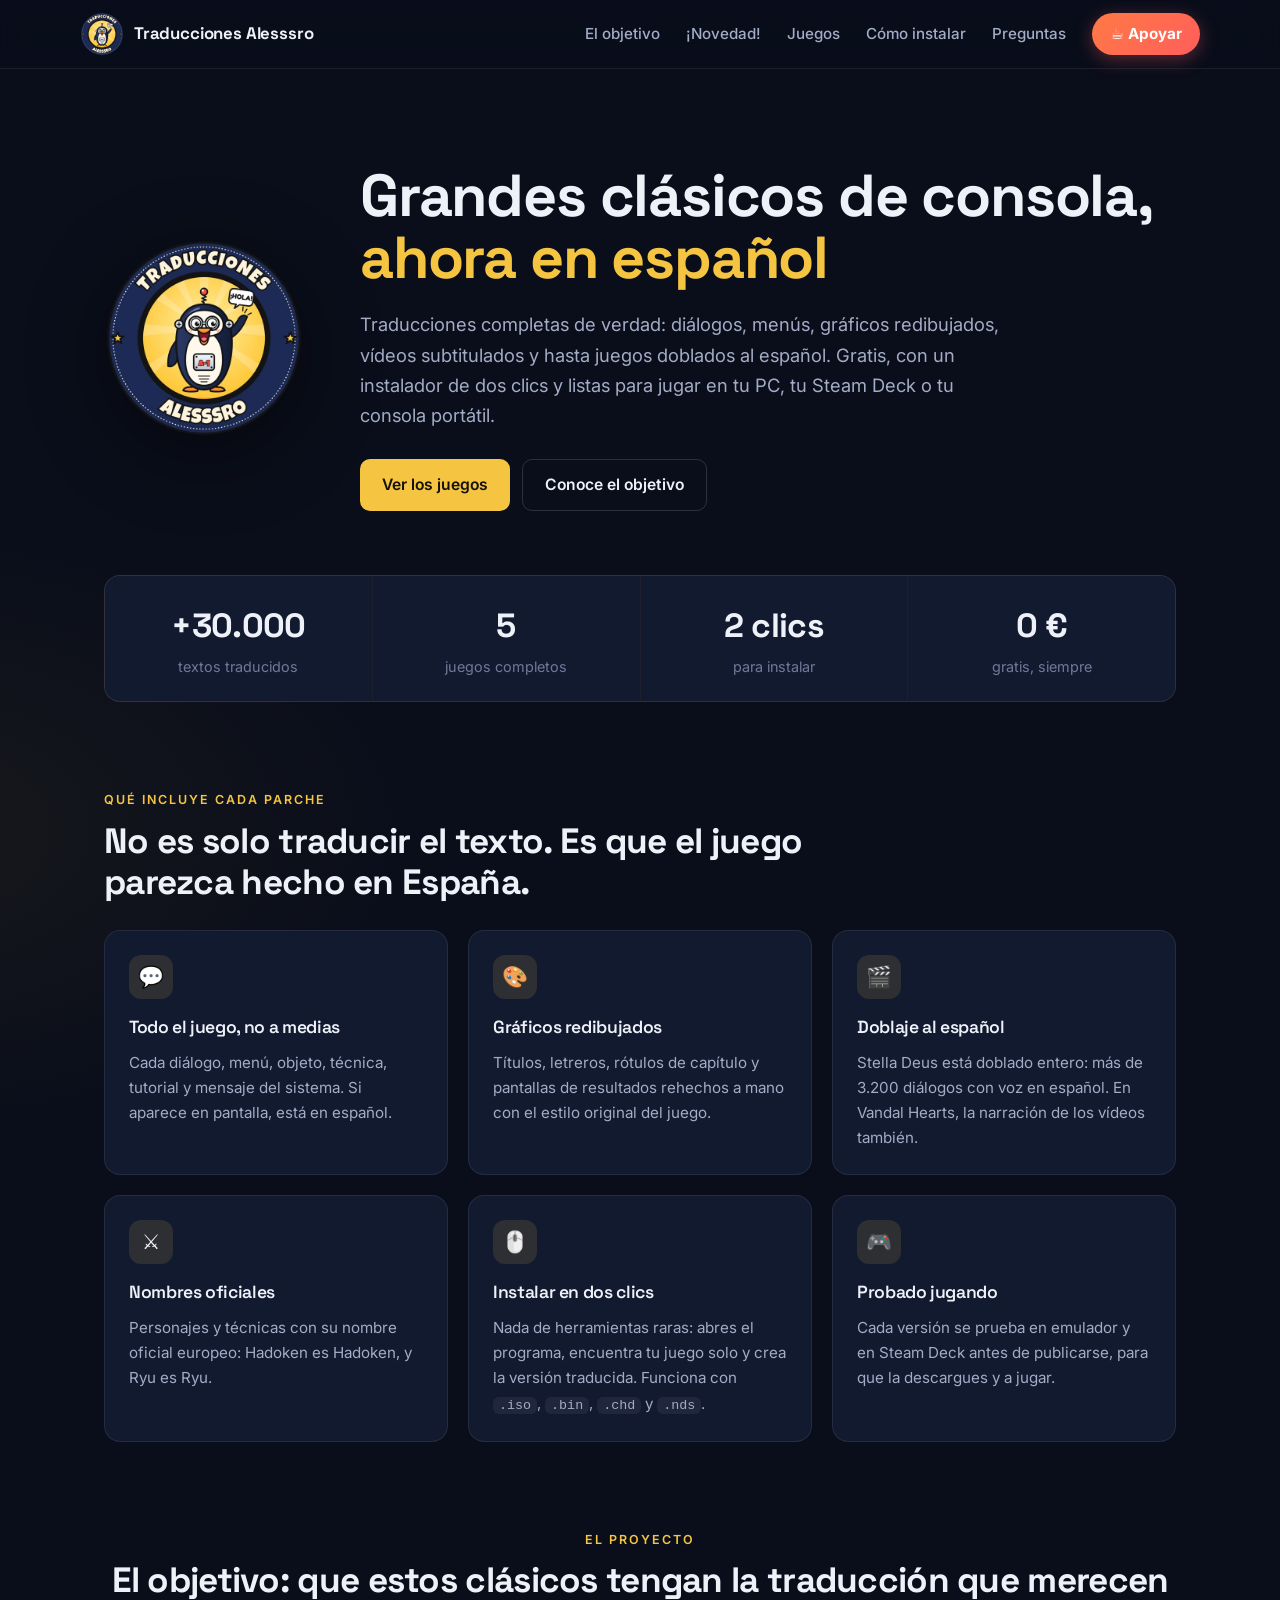
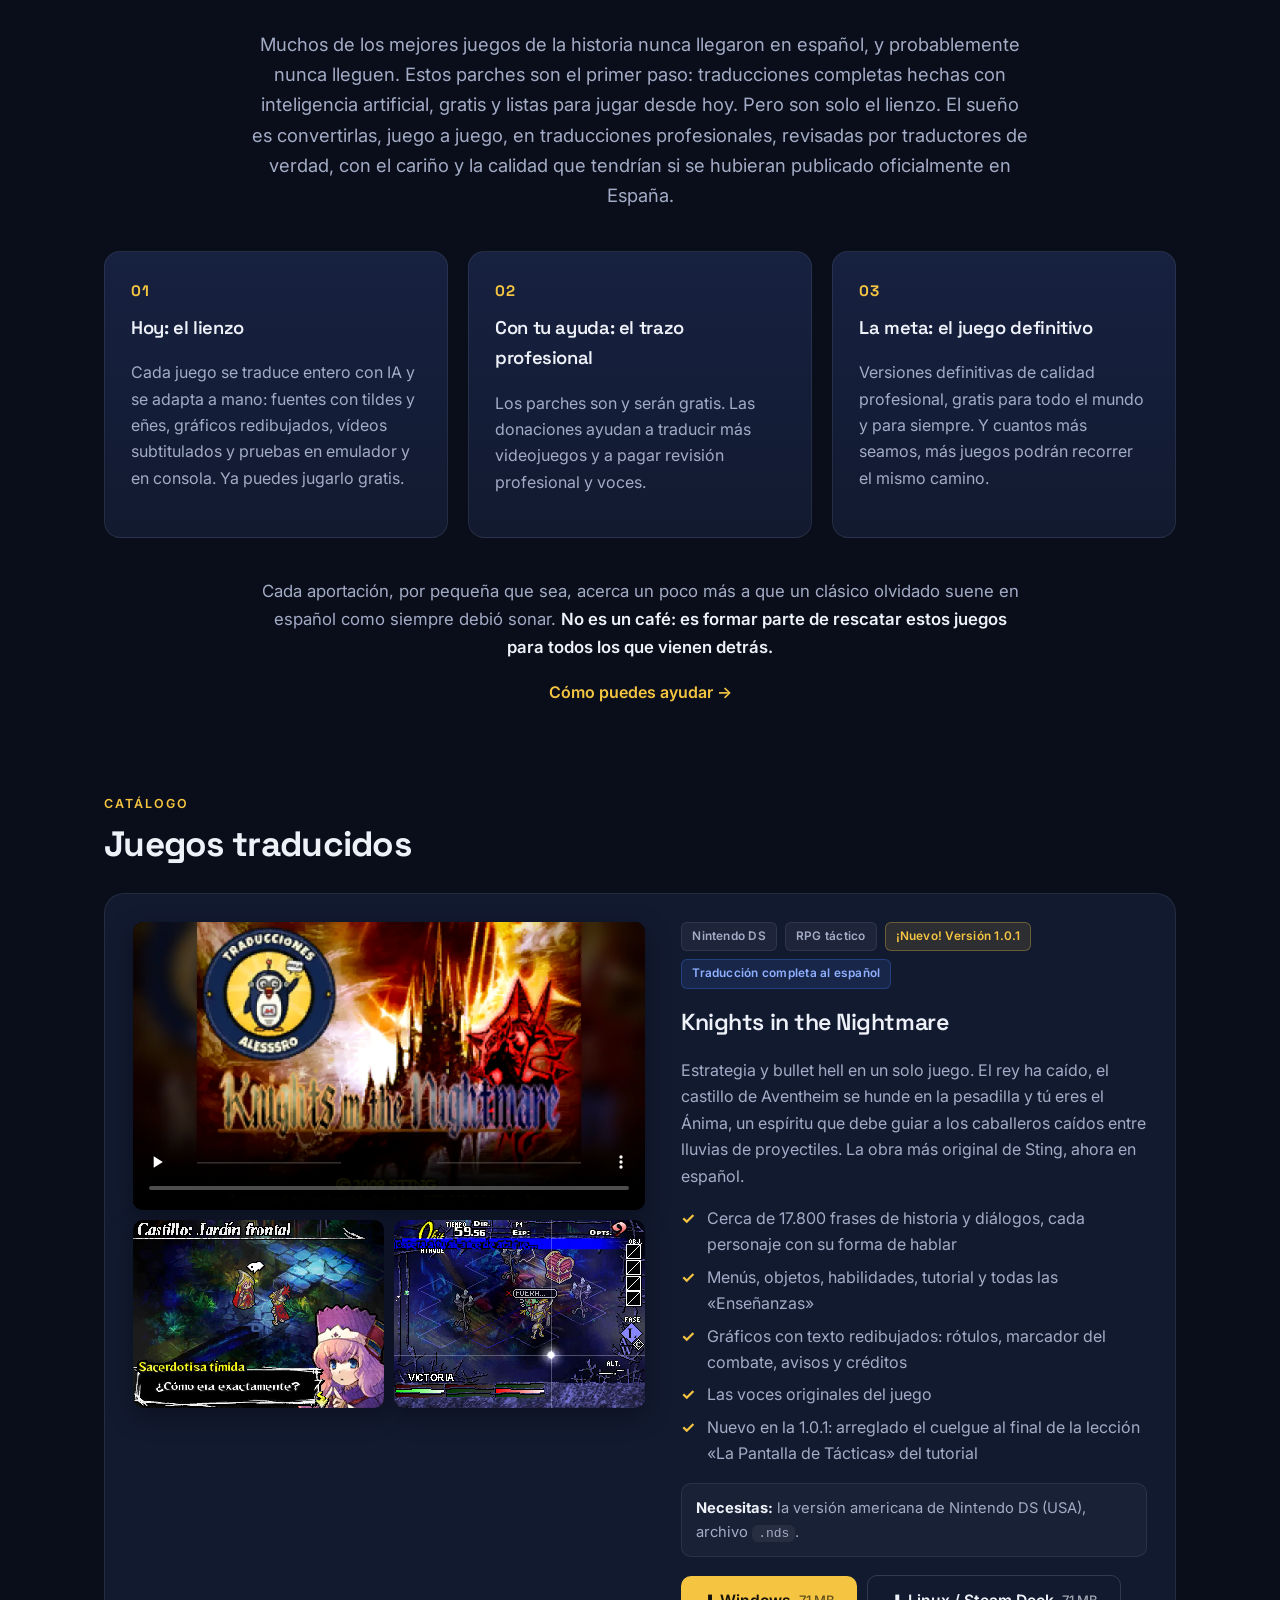
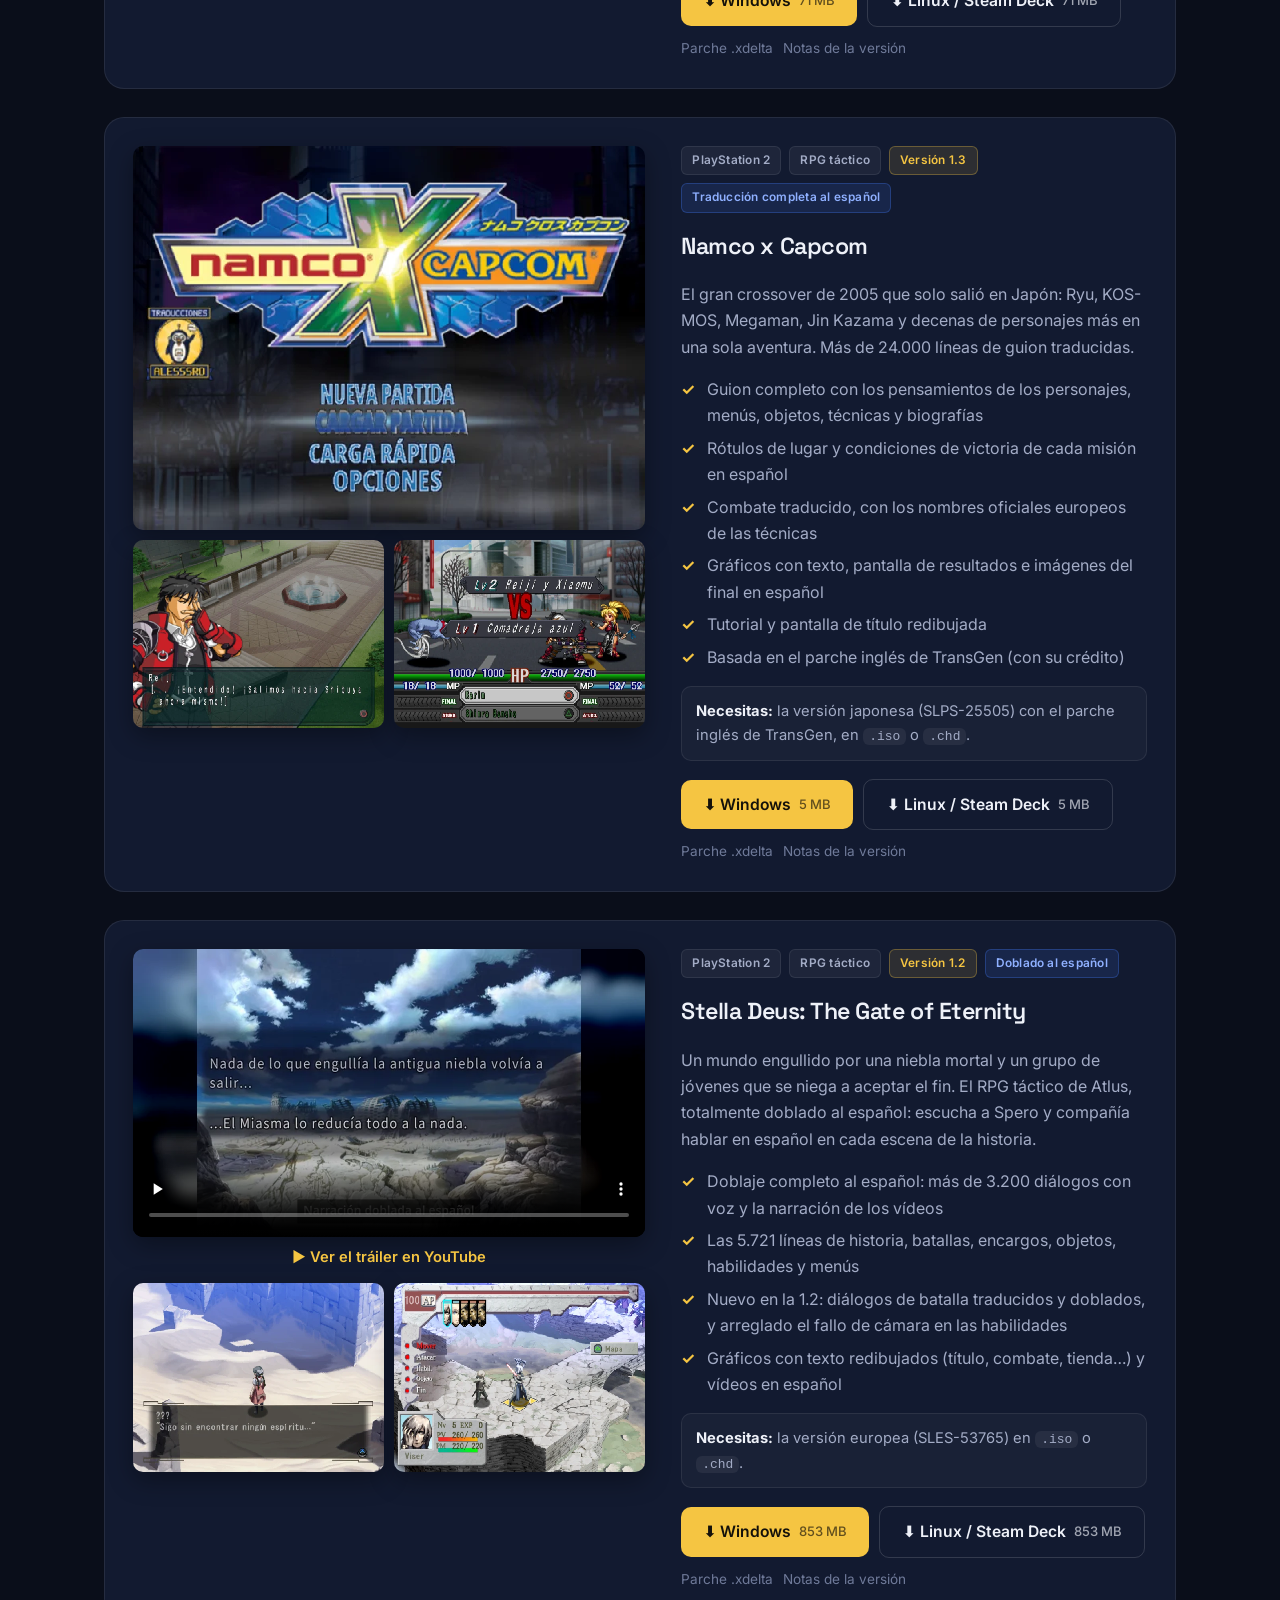
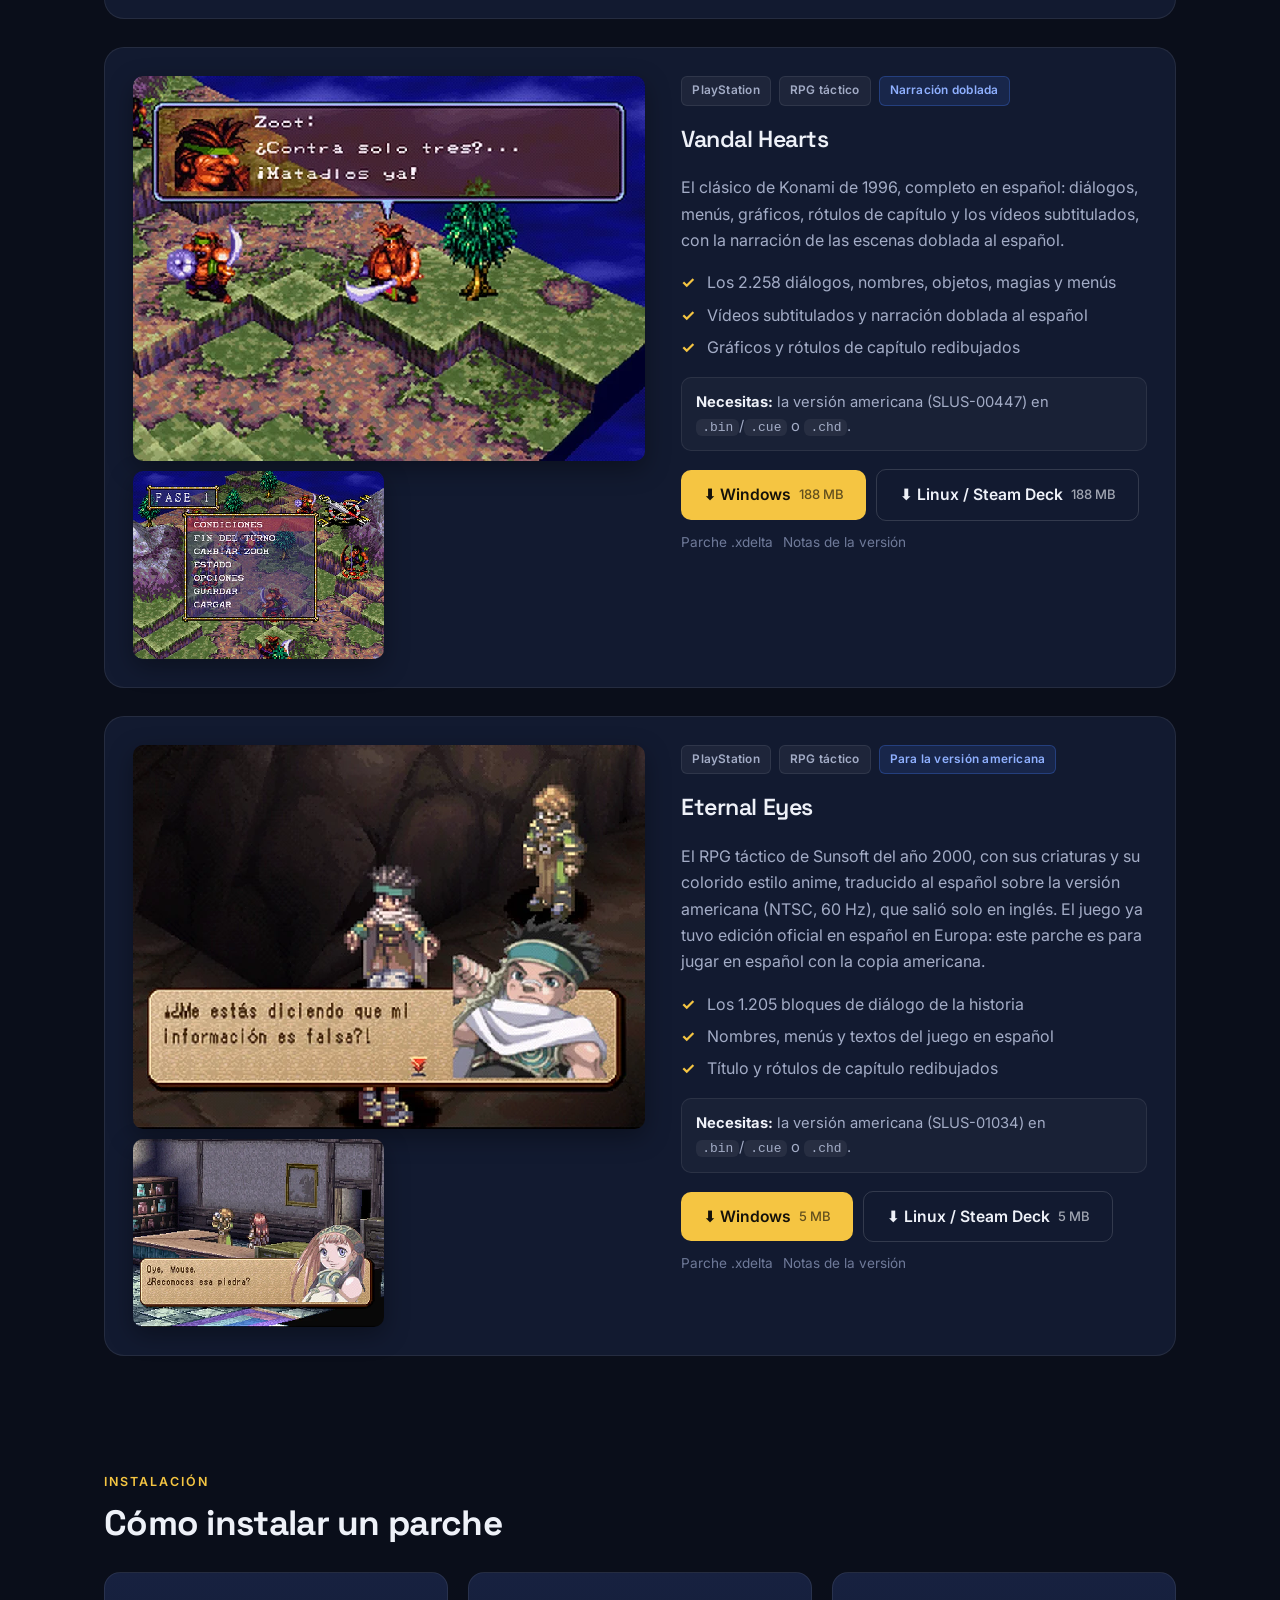
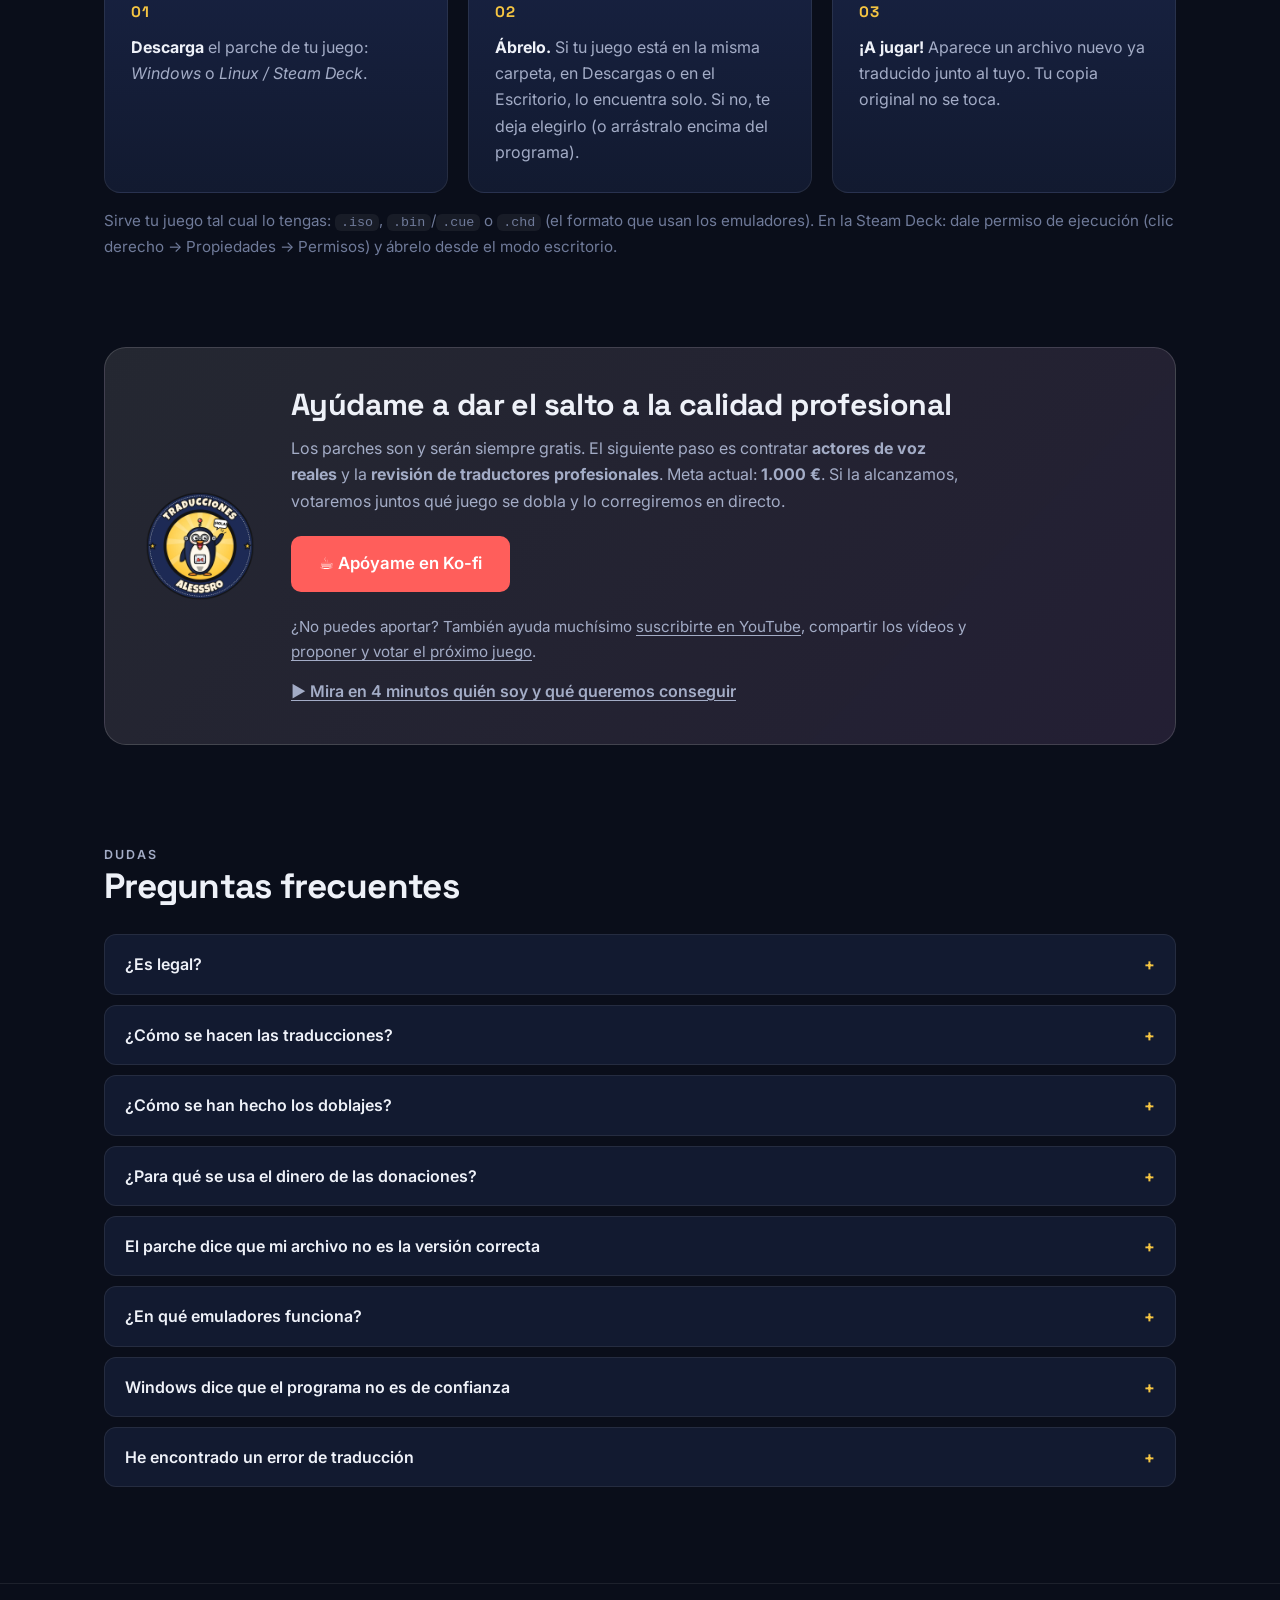
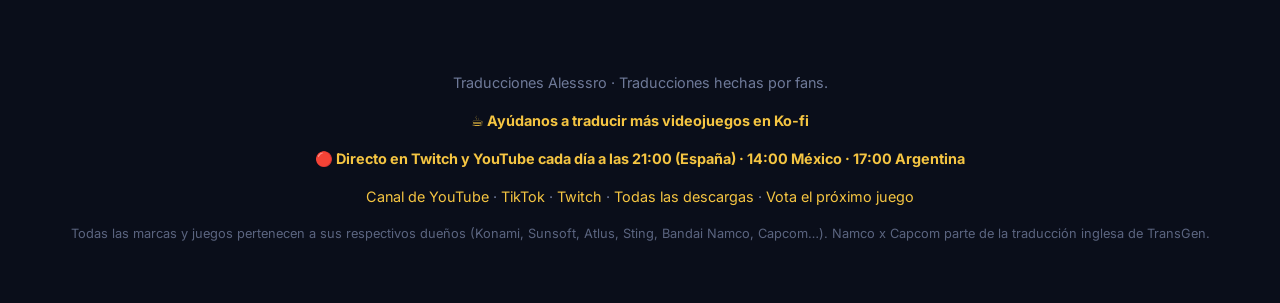
==== commit 69339862: "Knights in the Nightmare v1.0.1: arreglo del cuelgue en el tutorial (issue #3) Co-Authored-By: Claud" ====
--- a/index.html
+++ b/index.html
@@ -95,7 +95,7 @@
       <img src="img/knights_2.webp" alt="Combate de Knights in the Nightmare en español" loading="lazy" width="768" height="576">
     </div>
     <div class="ficha">
-      <p class="etiquetas"><span>Nintendo DS</span><span>RPG táctico</span><span class="nuevo">¡Nuevo! Versión 1.0</span><span class="destacado">Traducción completa al español</span></p>
+      <p class="etiquetas"><span>Nintendo DS</span><span>RPG táctico</span><span class="nuevo">¡Nuevo! Versión 1.0.1</span><span class="destacado">Traducción completa al español</span></p>
       <h3>Knights in the Nightmare</h3>
       <p>Estrategia y bullet hell en un solo juego. El rey ha caído, el castillo de Aventheim se hunde en la pesadilla y tú eres el Ánima, un espíritu que debe guiar a los caballeros caídos entre lluvias de proyectiles. La obra más original de Sting, ahora en español.</p>
       <ul class="incluye">
@@ -103,6 +103,7 @@
         <li>Menús, objetos, habilidades, tutorial y todas las «Enseñanzas»</li>
         <li>Gráficos con texto redibujados: rótulos, marcador del combate, avisos y créditos</li>
         <li>Las voces originales del juego</li>
+        <li>Nuevo en la 1.0.1: arreglado el cuelgue al final de la lección «La Pantalla de Tácticas» del tutorial</li>
       </ul>
       <p class="necesitas"><b>Necesitas:</b> la versión americana de Nintendo DS (USA), archivo <code>.nds</code>.</p>
           <div class="descargas" data-juego="knights-in-the-nightmare" data-tam="71 MB"></div>
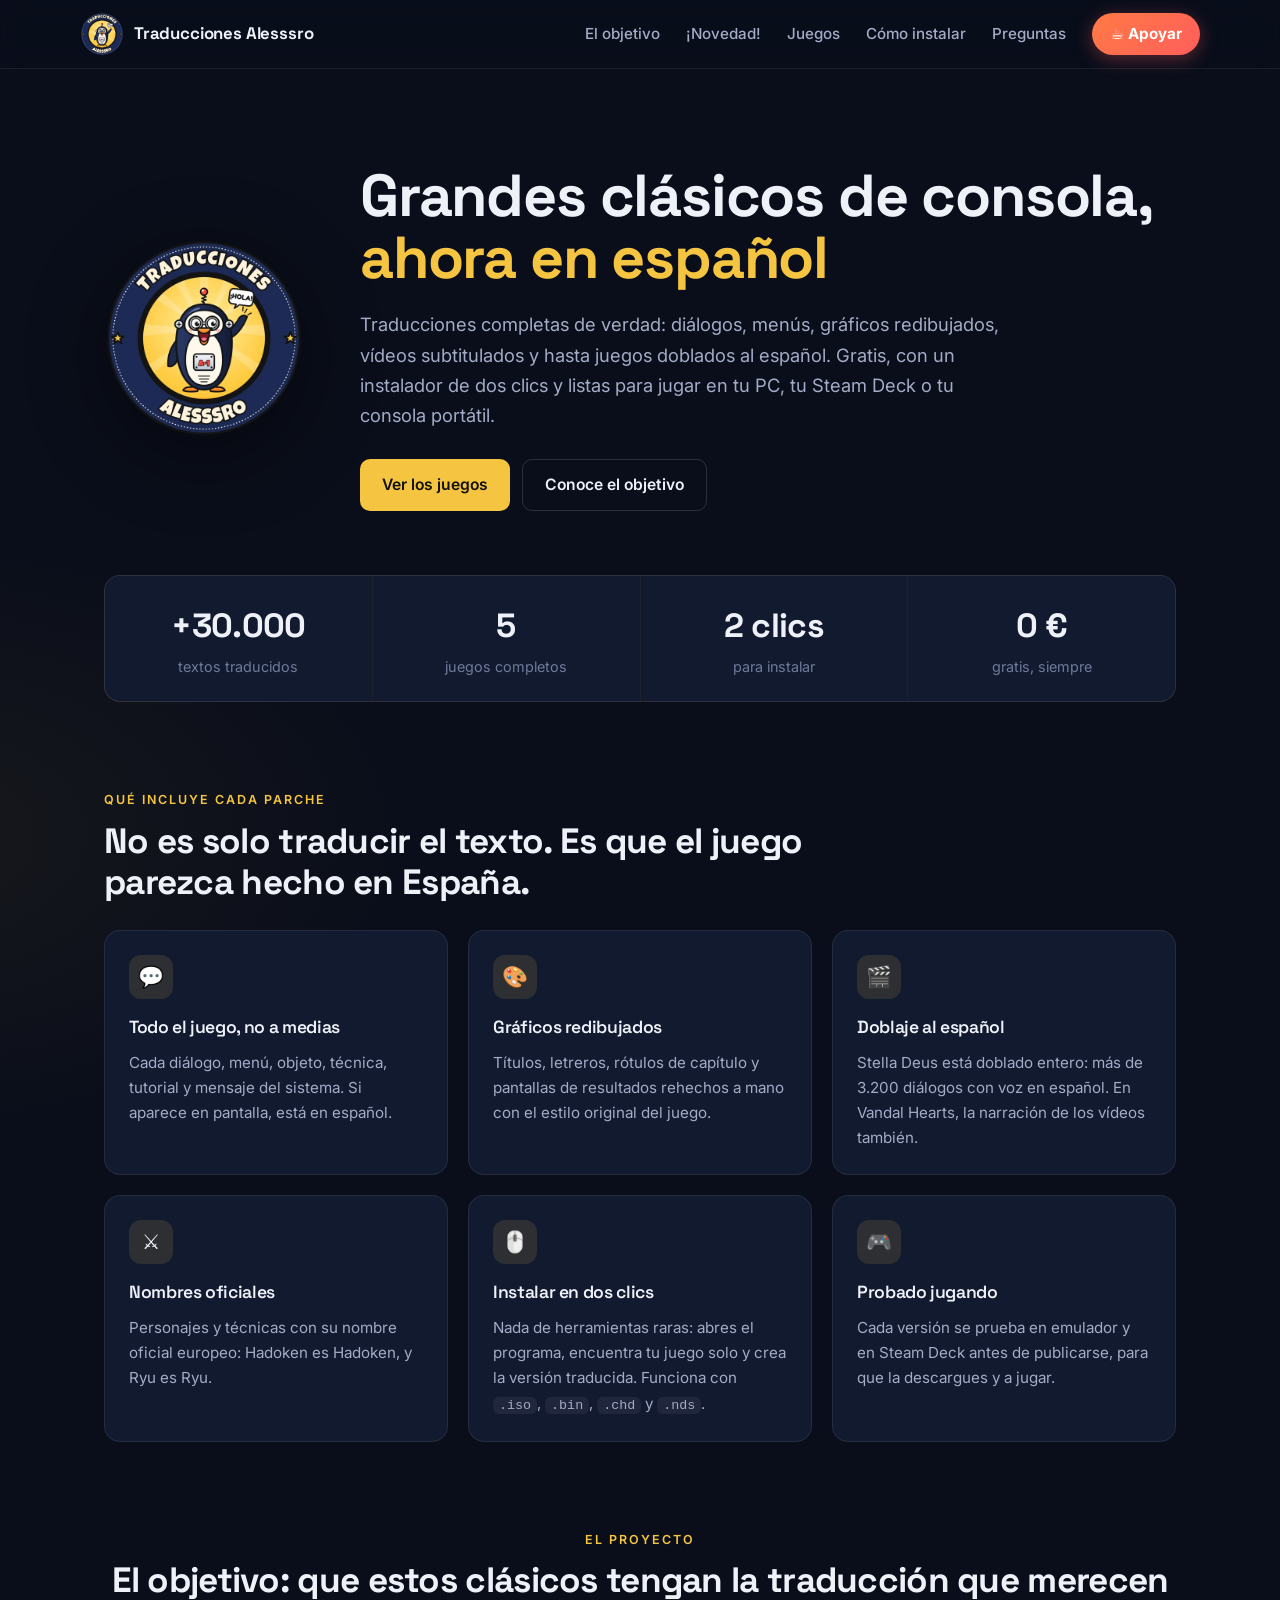
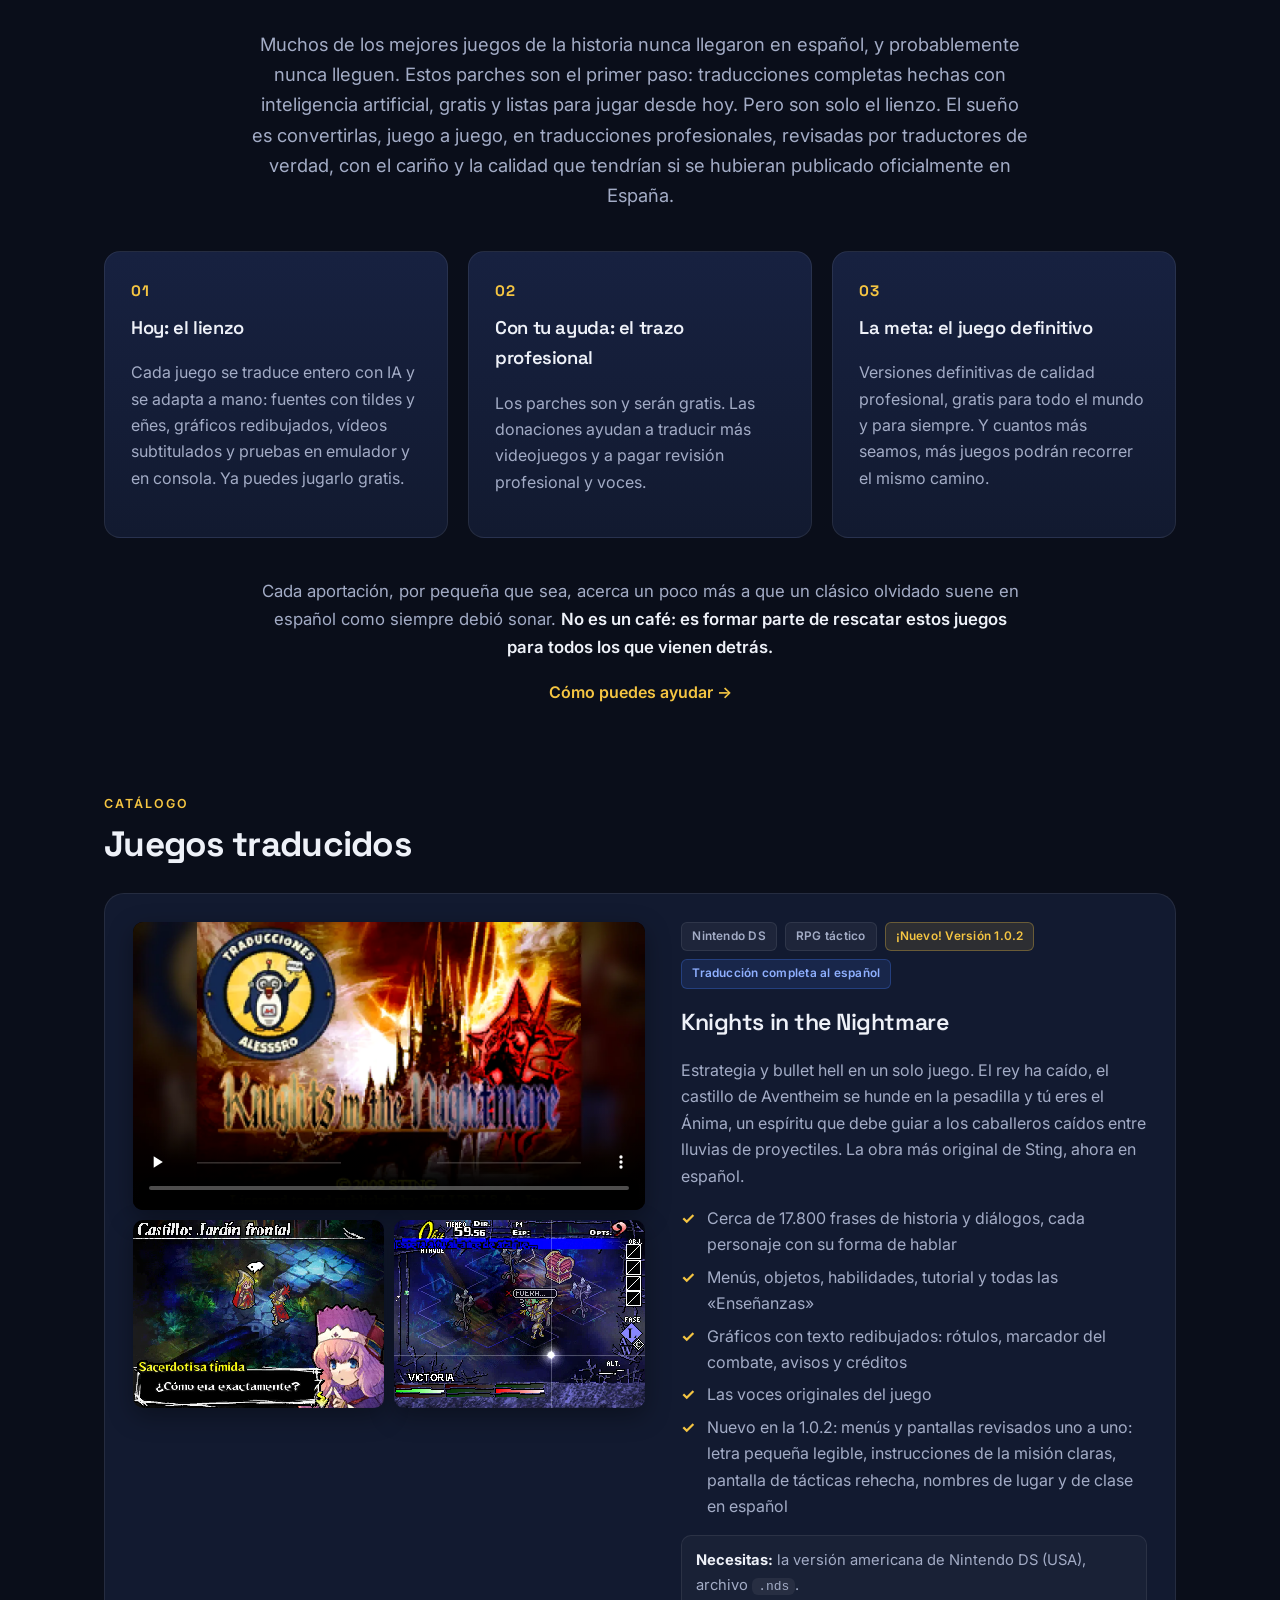
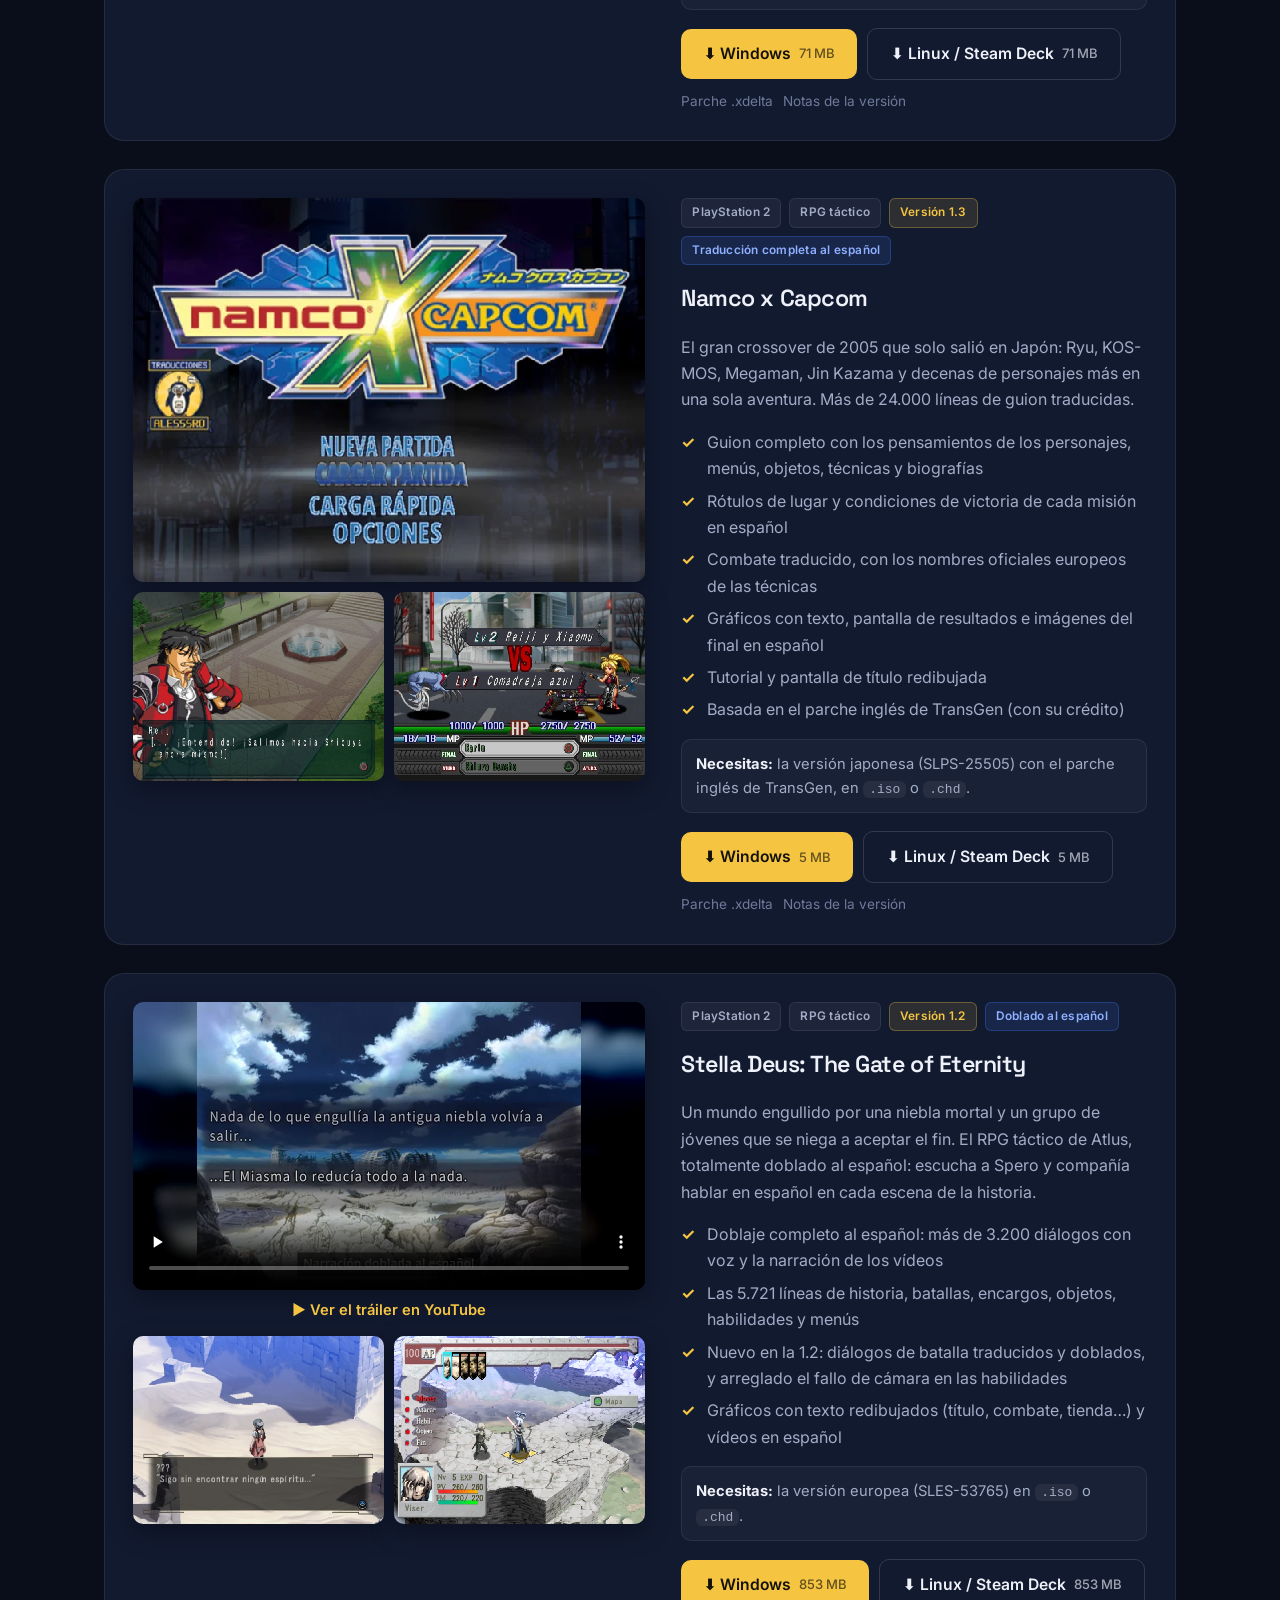
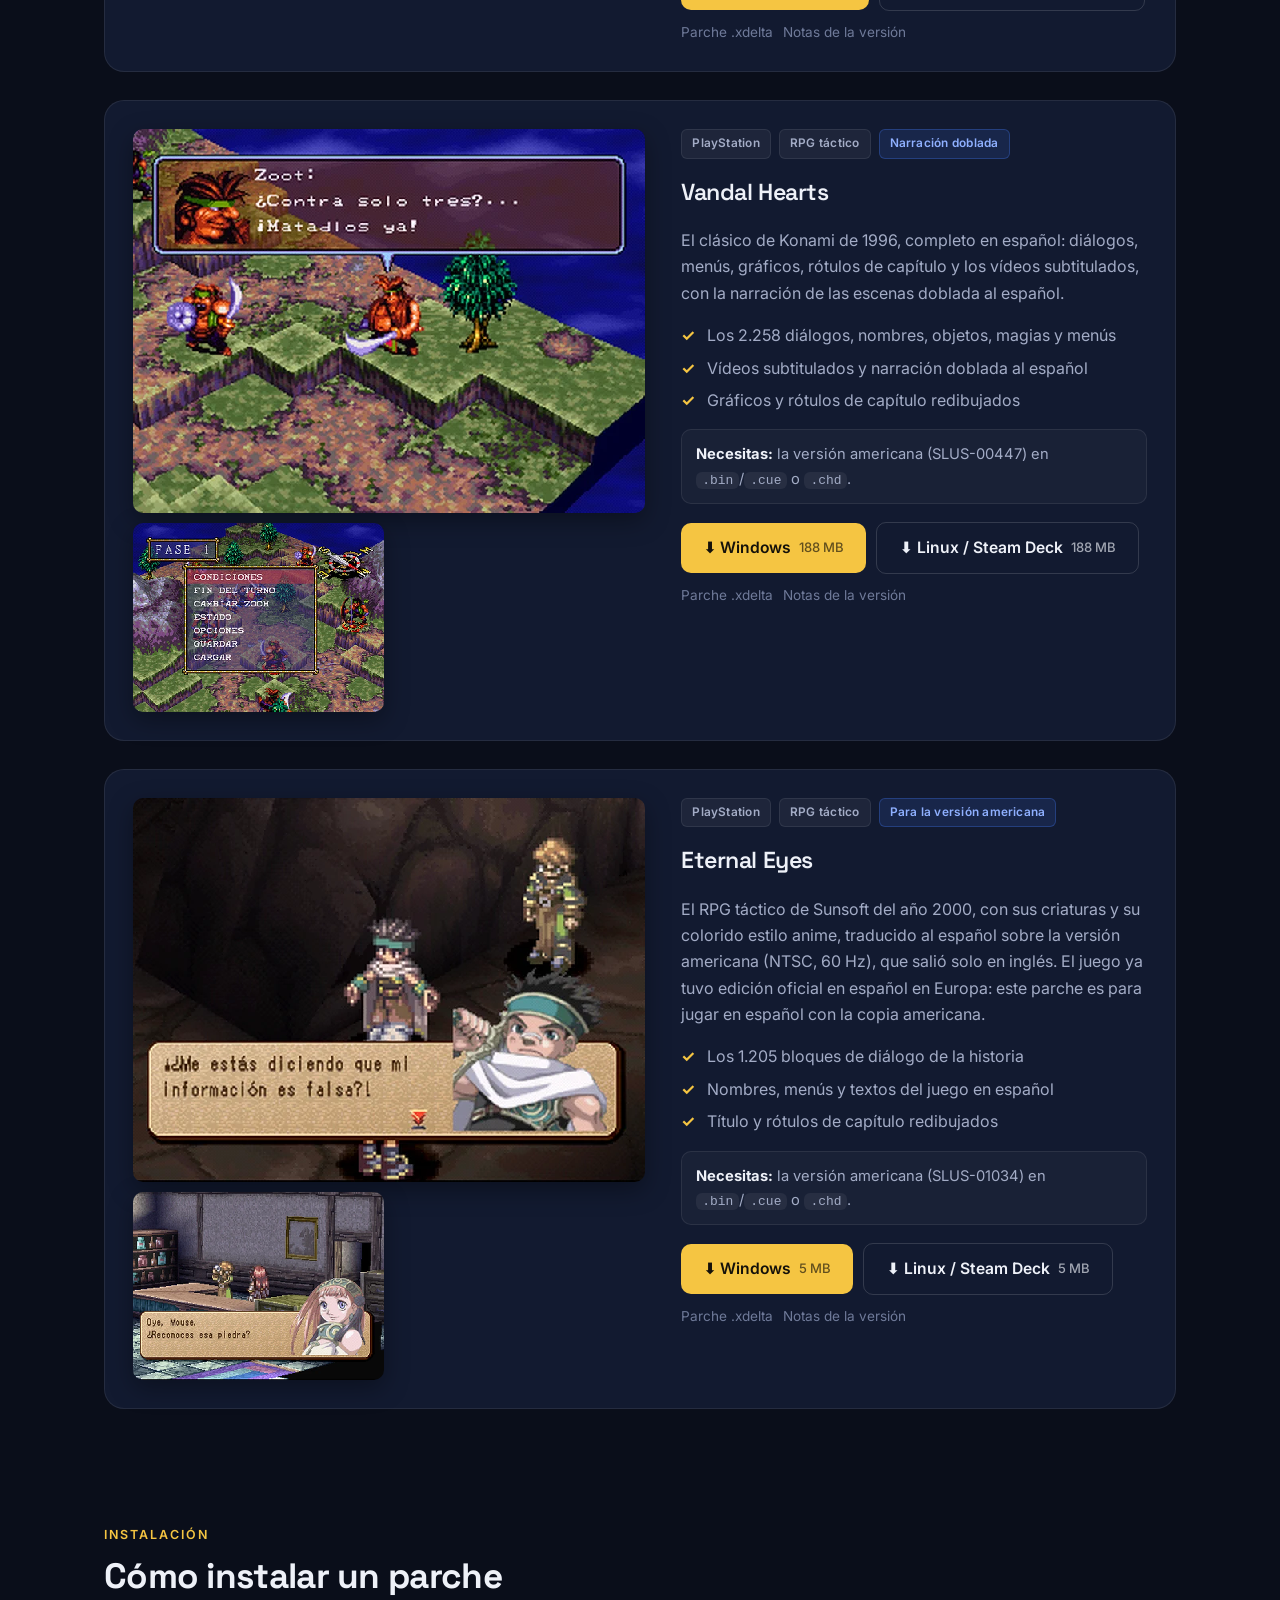
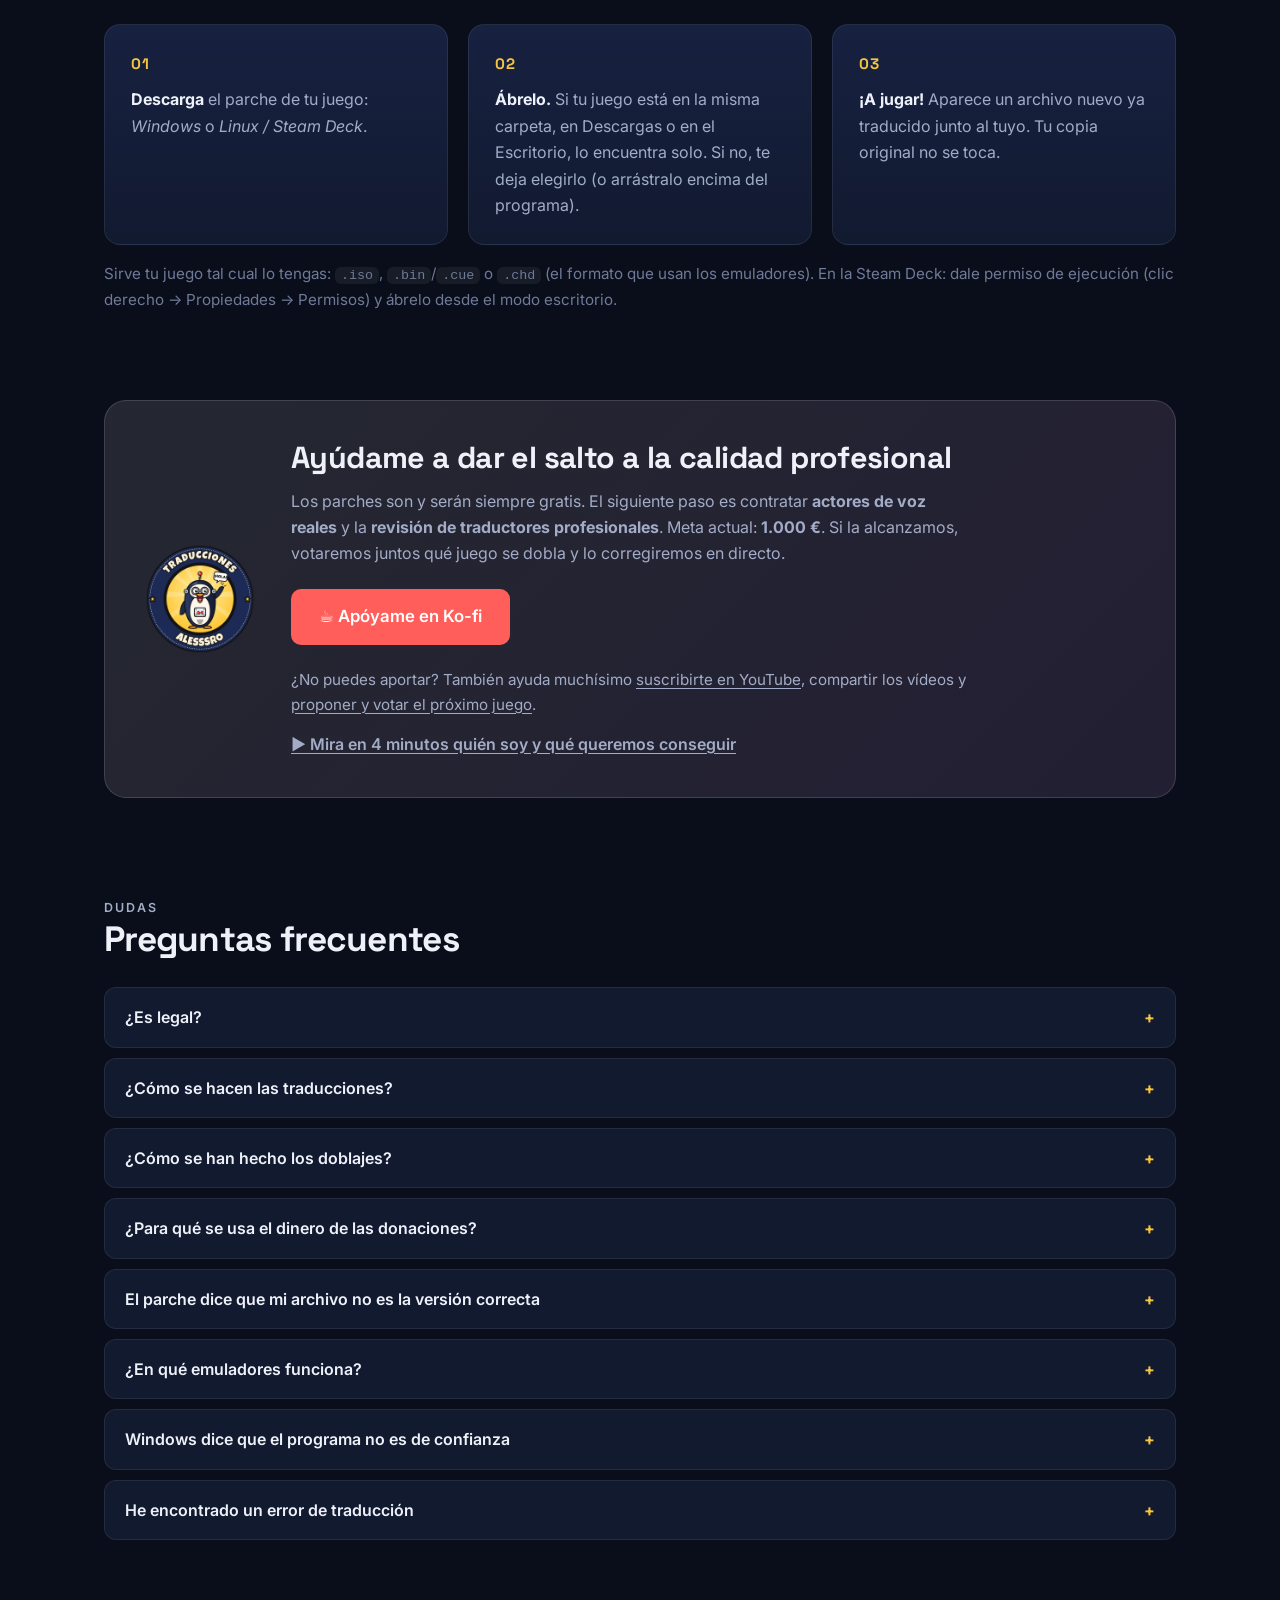
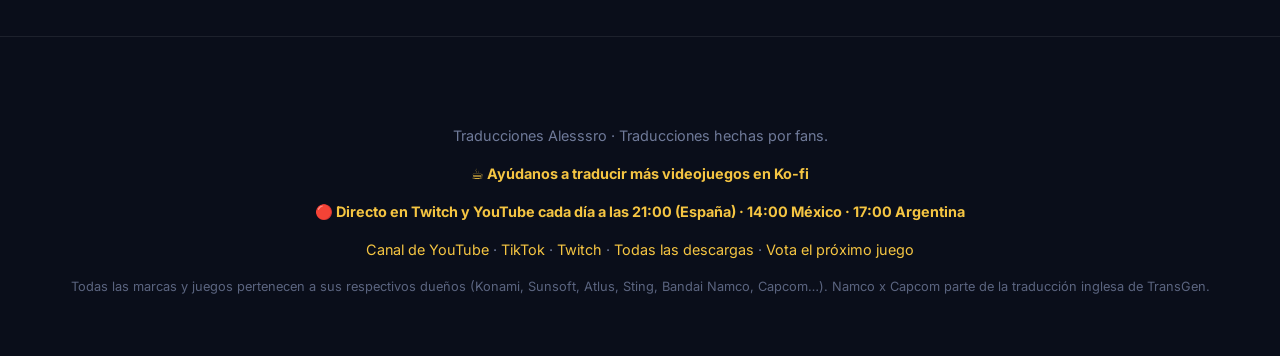
==== commit 17007770: "Knights in the Nightmare v1.0.2: menús y pantallas revisados" ====
--- a/index.html
+++ b/index.html
@@ -95,7 +95,7 @@
       <img src="img/knights_2.webp" alt="Combate de Knights in the Nightmare en español" loading="lazy" width="768" height="576">
     </div>
     <div class="ficha">
-      <p class="etiquetas"><span>Nintendo DS</span><span>RPG táctico</span><span class="nuevo">¡Nuevo! Versión 1.0.1</span><span class="destacado">Traducción completa al español</span></p>
+      <p class="etiquetas"><span>Nintendo DS</span><span>RPG táctico</span><span class="nuevo">¡Nuevo! Versión 1.0.2</span><span class="destacado">Traducción completa al español</span></p>
       <h3>Knights in the Nightmare</h3>
       <p>Estrategia y bullet hell en un solo juego. El rey ha caído, el castillo de Aventheim se hunde en la pesadilla y tú eres el Ánima, un espíritu que debe guiar a los caballeros caídos entre lluvias de proyectiles. La obra más original de Sting, ahora en español.</p>
       <ul class="incluye">
@@ -103,7 +103,7 @@
         <li>Menús, objetos, habilidades, tutorial y todas las «Enseñanzas»</li>
         <li>Gráficos con texto redibujados: rótulos, marcador del combate, avisos y créditos</li>
         <li>Las voces originales del juego</li>
-        <li>Nuevo en la 1.0.1: arreglado el cuelgue al final de la lección «La Pantalla de Tácticas» del tutorial</li>
+        <li>Nuevo en la 1.0.2: menús y pantallas revisados uno a uno: letra pequeña legible, instrucciones de la misión claras, pantalla de tácticas rehecha, nombres de lugar y de clase en español</li>
       </ul>
       <p class="necesitas"><b>Necesitas:</b> la versión americana de Nintendo DS (USA), archivo <code>.nds</code>.</p>
           <div class="descargas" data-juego="knights-in-the-nightmare" data-tam="71 MB"></div>
